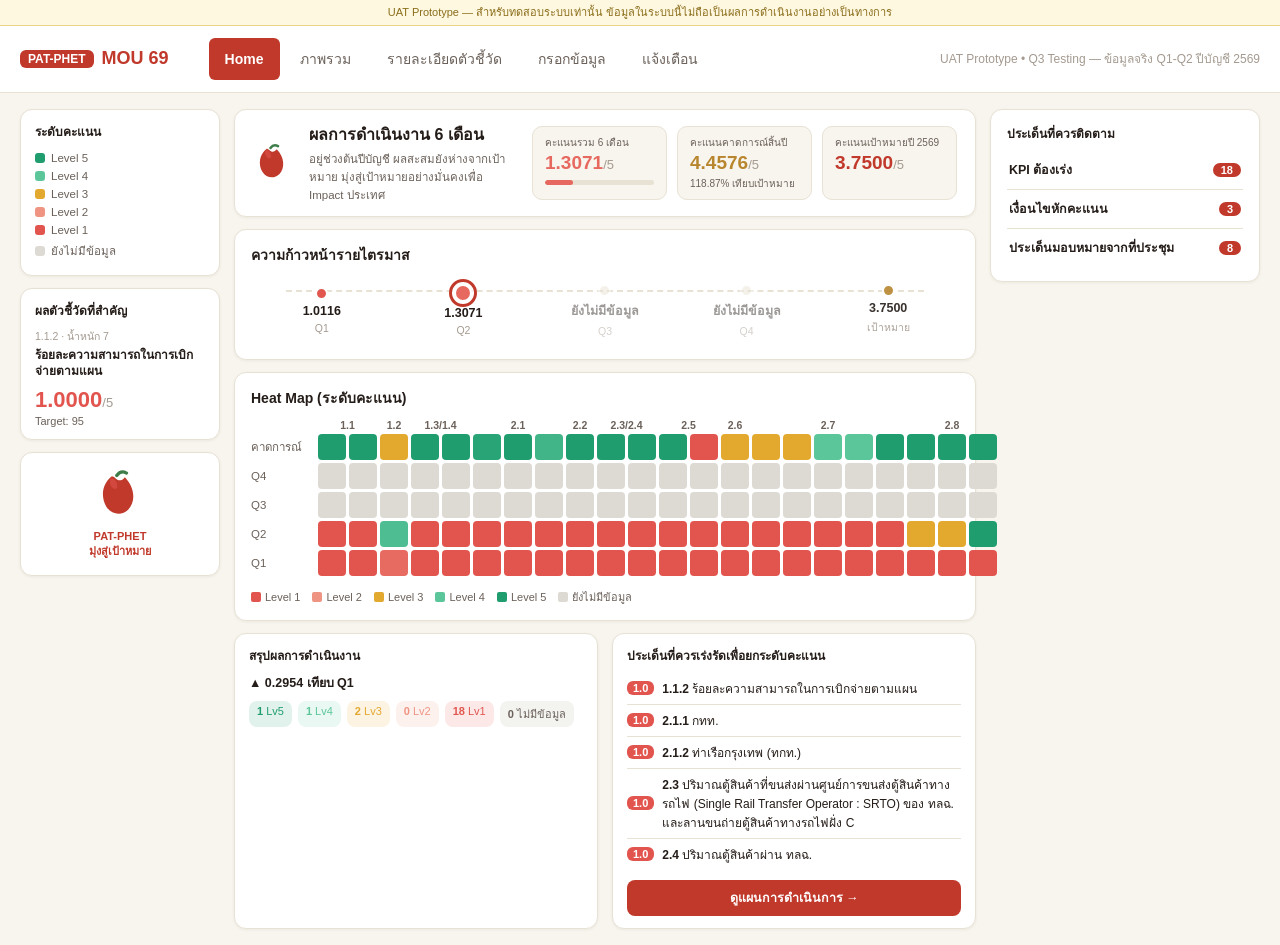
==== index.html @ 3217a6c9 "PAT-PHET MOU69: Q3 UAT functional prototype Entry + Alerts UAT build — Home, Overview, Detail, Entry" ====
<!DOCTYPE html>
<html lang="th">
<head>
<meta charset="UTF-8">
<meta name="viewport" content="width=device-width, initial-scale=1.0">
<title>PAT-PHET | MOU 69 Dashboard — UAT Prototype</title>
<style>
  :root{
    --bg:#f8f5ee; --card:#ffffff; --border:#e8e2d5; --text:#241c18; --text2:#6b615a; --text3:#a49a90;
    --brand:#c0392b; --brand-dark:#8f241d; --gold:#b8862f;
    --lv1:#e2554f; --lv2:#ef9483; --lv3:#e3a82e; --lv4:#5bc69a; --lv5:#1f9d6f; --lv-none:#dcdad3;
    --radius:8px; --shadow:0 1px 3px rgba(36,28,24,0.06);
  }
  *{box-sizing:border-box}
  body{font-family:'Sarabun','IBM Plex Sans Thai',sans-serif;background:var(--bg);color:var(--text);margin:0;font-size:14px}
  header{background:var(--card);border-bottom:1px solid var(--border);padding:12px 20px;display:flex;align-items:center;gap:16px;position:sticky;top:0;z-index:10}
  .logo{display:flex;align-items:center;gap:8px;font-weight:800;color:var(--brand);font-size:18px}
  .logo .badge{background:var(--brand);color:#fff;border-radius:6px;padding:2px 8px;font-size:12px}
  .tabs{display:flex;gap:4px;margin-left:24px}
  .tab-btn{border:none;background:transparent;padding:10px 16px;border-radius:6px;cursor:pointer;font-size:14px;color:var(--text2);font-family:inherit}
  .tab-btn.active{background:var(--brand);color:#fff;font-weight:600}
  .asof{margin-left:auto;color:var(--text3);font-size:12px}
  .uat-banner{background:#fff8e1;border-bottom:1px solid #e8d488;color:#8a6d1a;font-size:11px;text-align:center;padding:4px 12px;line-height:1.5}
  main{max-width:1720px;margin:0 auto;padding:16px 20px}
  .page{display:none}
  .page.active{display:block}
  .card-title{font-weight:700;font-size:14px;margin-bottom:10px;color:var(--text)}

  .score-of{font-size:13px;color:var(--text3);font-weight:400}
  .score-bar{height:5px;background:var(--border);border-radius:3px;margin-top:6px;overflow:hidden}
  .score-bar-fill{height:100%;border-radius:3px}

  /* ── 3-column balanced layout, per Mockup ── */
  .home-grid{display:grid;grid-template-columns:200px 1fr 270px;gap:14px;align-items:start}
  .home-left,.home-center,.home-right{display:flex;flex-direction:column;gap:12px;min-width:0}

  .mini-card{background:var(--card);border:1px solid var(--border);border-radius:12px;padding:12px 14px;box-shadow:var(--shadow)}
  .mini-title{font-weight:700;font-size:12px;margin-bottom:8px;color:var(--text)}

  .legend-row{display:flex;align-items:center;gap:6px;font-size:11.5px;padding:3px 0;color:var(--text2)}
  .legend-row i{width:10px;height:10px;border-radius:3px;display:inline-block;flex:0 0 auto}

  .highlight-id{font-size:10.5px;color:var(--text3)}
  .highlight-label{font-size:12px;font-weight:600;margin:2px 0 8px;line-height:1.35;color:var(--text)}
  .highlight-score{font-size:22px;font-weight:800}
  .highlight-target{font-size:11px;color:var(--text2);margin-top:2px}

  .mascot-card{background:var(--card);border:1px solid var(--border);border-radius:12px;padding:16px 12px;display:flex;flex-direction:column;align-items:center;gap:8px;box-shadow:var(--shadow)}
  .mascot-icon{width:52px;height:52px}
  .mascot-tag{font-size:11px;color:var(--brand);font-weight:700;text-align:center;line-height:1.35}

  .hero-row{display:flex;align-items:center;gap:16px;background:var(--card);border:1px solid var(--border);border-radius:12px;padding:12px 18px;box-shadow:var(--shadow)}
  .hero-mascot{width:40px;height:40px;flex:0 0 auto}
  .hero-text{flex:1;min-width:0}
  .hero-text h1{font-size:16px;margin:0 0 3px;font-weight:800;color:var(--text)}
  .hero-text p{font-size:11.5px;color:var(--text2);margin:0}
  .hero-scores{display:flex;gap:10px;flex:0 0 auto}
  .mini-score-card{background:var(--bg);border:1px solid var(--border);border-radius:10px;padding:8px 12px;min-width:135px}
  .mini-score-label{font-size:10px;color:var(--text2);margin-bottom:2px;white-space:nowrap}
  .mini-score-val{font-size:19px;font-weight:800}
  .mini-score-sub{font-size:10px;color:var(--text2);margin-top:2px}

  .trail-card,.heatmap-card,.issues-card{background:var(--card);border:1px solid var(--border);border-radius:12px;padding:14px 16px;box-shadow:var(--shadow)}
  .trail{display:flex;justify-content:space-between;align-items:center;padding:8px 0;position:relative}
  .trail::before{content:'';position:absolute;left:5%;right:5%;top:14px;border-top:2px dashed var(--border);z-index:0}
  .trail-pt{display:flex;flex-direction:column;align-items:center;gap:4px;cursor:pointer;flex:1;position:relative;z-index:1}
  .trail-pt.empty{opacity:0.45;cursor:default}
  .trail-pt.target{opacity:0.9}
  .trail-dot{width:13px;height:13px;border-radius:50%;border:2px solid var(--card)}
  .trail-pt.active .trail-dot{width:18px;height:18px;outline:3px solid var(--brand);outline-offset:2px}
  .trail-val{font-weight:700;font-size:12.5px}
  .trail-label{font-size:10.5px;color:var(--text3)}

  .heatmap-card.grow{flex:1;display:flex;flex-direction:column}
  .hm-grid{display:grid;gap:3px;align-items:center}
  .hm-colhead{font-size:10.5px;text-align:center;color:var(--text2);font-weight:600}
  .hm-rowhead{font-size:11.5px;color:var(--text2);cursor:pointer;padding-right:6px}
  .hm-rowhead.active{color:var(--brand);font-weight:700}
  .hm-cell{width:100%;height:26px;border-radius:4px;cursor:pointer}
  .hm-cell.dim{opacity:0.15}
  .hm-legend{display:flex;gap:12px;flex-wrap:wrap;margin-top:12px}
  .hm-legend-item{display:flex;align-items:center;gap:4px;font-size:11px;color:var(--text2)}
  .hm-legend-item i{width:10px;height:10px;border-radius:2px;display:inline-block}

  .bottom-row{display:grid;grid-template-columns:1fr 1fr;gap:14px}
  .summary-trend{font-size:12.5px;font-weight:700;margin-bottom:8px;color:var(--text)}
  .summary-dist{display:flex;flex-wrap:wrap;gap:6px}
  .dist-chip{border-radius:8px;padding:4px 8px;font-size:11px}
  .priority-item{display:flex;align-items:center;gap:8px;padding:6px 0;border-bottom:1px solid var(--border);font-size:12px;cursor:pointer}
  .priority-item:last-child{border-bottom:none}
  .priority-lv{color:#fff;border-radius:6px;padding:1px 6px;font-weight:700;font-size:11px;flex:0 0 auto}
  .cta-btn{margin-top:10px;width:100%;background:var(--brand);color:#fff;border:none;border-radius:8px;padding:8px;font-weight:700;cursor:pointer;font-family:inherit;font-size:12.5px}

  .issue-group{border-bottom:1px solid var(--border)}
  .issue-group:last-child{border-bottom:none}
  .issue-group-head{display:flex;justify-content:space-between;align-items:center;padding:9px 2px;cursor:pointer;font-size:12.5px;font-weight:700;color:var(--text)}
  .issue-count{background:var(--brand);color:#fff;border-radius:10px;padding:1px 8px;font-size:11px;min-width:20px;text-align:center}
  .issue-group-body{padding-bottom:8px}
  .issue-item{font-size:11.5px;padding:6px 2px;border-top:1px solid var(--border);line-height:1.5;cursor:pointer}
  .issue-status{color:var(--text3);font-size:10.5px;margin-top:2px}
  .empty-note{color:var(--text3);font-size:12px;padding:8px 2px}

  .hm-filterbar{display:flex;align-items:center;gap:8px;background:#fff4e8;border:1px solid #e8c99a;border-radius:6px;padding:8px 12px;margin-bottom:14px;font-size:12px}
  .chip{background:var(--brand);color:#fff;border-radius:12px;padding:2px 10px;font-size:11px;border:1px solid transparent}
  .clear-btn{margin-left:auto;border:1px solid var(--border);background:#fff;border-radius:6px;padding:4px 10px;cursor:pointer;font-size:12px;font-family:inherit}

  .table-wrap{overflow-x:auto;background:var(--card);border:1px solid var(--border);border-radius:var(--radius)}
  .ov-table{width:100%;border-collapse:collapse;font-size:12.5px;min-width:900px}
  .ov-table th{text-align:left;padding:10px;background:var(--bg);border-bottom:2px solid var(--border);white-space:nowrap}
  .ov-table td{padding:8px 10px;border-bottom:1px solid var(--border)}
  .ov-label{max-width:260px}
  .lv-badge{color:#fff;border-radius:10px;padding:2px 8px;font-weight:700;font-size:11.5px}

  .stub-note{background:#fff4e8;border:1px dashed #e8c99a;border-radius:8px;padding:24px;text-align:center;color:var(--text2)}

  #quickDetailOverlay{display:none;position:fixed;inset:0;background:rgba(36,28,24,0.45);z-index:100;align-items:center;justify-content:center}
  #quickDetailOverlay.open{display:flex}
  .qd-modal{background:#fff;border-radius:var(--radius);width:360px;max-width:90vw;box-shadow:0 8px 30px rgba(0,0,0,0.2)}
  .qd-head{display:flex;justify-content:space-between;align-items:center;padding:14px 16px;border-bottom:1px solid var(--border);font-size:14px}
  .qd-close{border:none;background:none;font-size:20px;cursor:pointer;color:var(--text2);line-height:1}
  .qd-body{padding:14px 16px}
  .qd-row{display:flex;justify-content:space-between;padding:6px 0;font-size:13px;border-bottom:1px solid var(--border)}
  .qd-warn{background:#fff4e8;border:1px solid #e8c99a;border-radius:6px;padding:8px;margin-top:10px;font-size:12px;color:#8a5a1a}

  /* ══════════════ OVERVIEW PAGE (ภาพรวมตัวชี้วัดทั้งหมด) — new, per RDE Mockup ══════════════ */
  .ovp-header{display:flex;align-items:center;gap:14px;margin-bottom:14px}
  .ovp-mascot{width:54px;height:54px;flex:0 0 auto}
  .ovp-mascot img{width:100%;height:100%;object-fit:contain}
  .ovp-title-wrap{flex:1;min-width:0}
  .ovp-title{font-size:22px;font-weight:800;color:var(--brand)}
  .ovp-subtitle{font-size:12.5px;color:var(--text2);margin-top:2px}
  .ovp-search{position:relative;flex:0 0 260px}
  .ovp-search input{width:100%;padding:9px 12px 9px 32px;border:1px solid var(--border);border-radius:8px;font-family:inherit;font-size:13px;background:#fff}
  .ovp-search::before{content:'🔍';position:absolute;left:10px;top:50%;transform:translateY(-50%);font-size:12px;opacity:0.5}

  .ovp-quickchips{display:flex;flex-wrap:wrap;align-items:center;gap:8px;margin-bottom:12px}
  .ovp-chip{border:1.5px solid var(--border);background:#fff;border-radius:20px;padding:7px 16px;font-family:inherit;font-size:12.5px;font-weight:600;cursor:pointer;display:flex;align-items:center;gap:8px;color:var(--text2)}
  .ovp-chip b{font-size:13px;font-weight:800}
  .ovp-chip.active{border-color:var(--text);color:var(--text);background:#f2efe8}
  .ovp-chip.lv1 b{color:#8B0000}.ovp-chip.lv2 b{color:#c96a1f}.ovp-chip.lv3 b{color:#a5860a}.ovp-chip.lv45 b{color:#1f9d6f}
  .ovp-clearbtn{margin-left:auto;border:1px solid var(--border);background:#fff;border-radius:8px;padding:8px 14px;cursor:pointer;font-size:12.5px;font-family:inherit;color:var(--text2)}
  .ovp-clearbtn:hover{background:#f2efe8}

  .ovp-filterbar{display:grid;grid-template-columns:repeat(4,1fr);gap:10px;margin-bottom:14px}
  .ovp-filterbar label{display:flex;flex-direction:column;gap:4px;font-size:11px;color:var(--text2);font-weight:600}
  .ovp-filterbar select{padding:8px 10px;border:1px solid var(--border);border-radius:8px;font-family:inherit;font-size:12.5px;background:#fff;color:var(--text)}

  .ovp-table-wrap{overflow-x:auto;background:var(--card);border:1px solid var(--border);border-radius:12px;box-shadow:var(--shadow)}
  .ovp-table{width:100%;border-collapse:collapse;font-size:12.5px;min-width:1280px}
  .ovp-table thead th{text-align:left;padding:10px 10px;background:#f2efe8;border-bottom:2px solid var(--border);white-space:nowrap;font-size:11px;color:var(--text2);font-weight:700}
  .ovp-table tbody td{padding:9px 10px;border-bottom:1px solid var(--border);vertical-align:middle}
  .ovp-row-main{background:#fff}
  .ovp-row-sub td:first-child{padding-left:0}
  .ovp-row-sub{background:#fbfaf7}
  .ovp-row-hidden{display:none}
  .ovp-id-cell{display:flex;align-items:center;gap:6px;white-space:nowrap}
  .ovp-caret{width:16px;height:16px;border:none;background:none;cursor:pointer;font-size:10px;color:var(--text2);flex:0 0 auto;display:flex;align-items:center;justify-content:center;transition:transform 0.15s}
  .ovp-caret.open{transform:rotate(90deg)}
  .ovp-caret.spacer{visibility:hidden}
  .ovp-indent{display:inline-block;width:14px}
  .ovp-name-cell{max-width:280px}
  .ovp-badge{color:#fff;border-radius:10px;padding:2px 9px;font-weight:700;font-size:11.5px;display:inline-block;min-width:44px;text-align:center}
  .ovp-badge.empty{background:var(--lv-none);color:#6b615a}
  .ovp-status-txt{font-size:11.5px;color:var(--text2);max-width:220px;display:block}
  .ovp-owner-txt{font-size:11.5px;color:var(--text);max-width:180px}
  .ovp-alert-flag{color:var(--brand);font-weight:700;cursor:pointer}
  .ovp-alert-none{color:var(--text3)}
  .ovp-detail-btn{border:1px solid var(--border);background:#fff;border-radius:6px;padding:4px 10px;font-size:11px;cursor:pointer;font-family:inherit;color:var(--text2)}
  .ovp-detail-btn:hover{background:#f2efe8}
  .ovp-empty-cell{color:var(--text3)}
  .ovp-cell-na{color:var(--text3);font-style:italic;cursor:help}
  .ovp-cell-missing{color:var(--text3);cursor:help}

  /* ══════════════ DETAIL PAGE (รายละเอียดตัวชี้วัด) — KPI 2.4 pilot, per RDE Master Mockup ══════════════ */
  .dtl-shell{display:grid;grid-template-columns:240px 1fr 220px;gap:14px;align-items:start}
  .dtl-sidebar{background:var(--card);border:1px solid var(--border);border-radius:12px;padding:10px;box-shadow:var(--shadow)}
  .dtl-sec-title{font-weight:700;font-size:12px;padding:8px 6px;cursor:pointer;color:var(--text)}
  .dtl-sec-body{padding-left:2px}
  .dtl-node{padding:5px 6px;font-size:12px;cursor:pointer;border-radius:6px;display:flex;align-items:center;gap:6px;color:var(--text2)}
  .dtl-node:hover{background:#f2efe8}
  .dtl-node.active{background:var(--brand);color:#fff;font-weight:700}
  .dtl-node-label{flex:1;overflow:hidden;text-overflow:ellipsis;white-space:nowrap}
  .dtl-score-chip{font-size:10px;border-radius:8px;padding:1px 6px;color:#fff;flex:0 0 auto}
  .dtl-caret{width:12px;display:inline-block;font-size:9px;flex:0 0 auto}

  .dtl-main{display:flex;flex-direction:column;gap:14px;min-width:0}
  .dtl-header-card{background:var(--card);border:1px solid var(--border);border-radius:12px;padding:14px 16px;box-shadow:var(--shadow)}
  .dtl-breadcrumb{font-size:11.5px;color:var(--text3);margin-bottom:6px}
  .dtl-h1{font-size:18px;font-weight:800;color:var(--text)}
  .dtl-id-badge{color:var(--brand);margin-right:6px}
  .dtl-meta-grid{display:grid;grid-template-columns:repeat(4,1fr);gap:10px;margin-top:12px}
  .dtl-meta-item{font-size:11px;color:var(--text2)}
  .dtl-meta-item b{display:block;font-size:12.5px;color:var(--text);font-weight:700;margin-top:2px}
  .dtl-quarter-tabs{display:flex;gap:6px;margin-top:10px;flex-wrap:wrap}
  .dtl-qbtn{border:1px solid var(--border);background:#fff;border-radius:6px;padding:5px 12px;font-size:12px;cursor:pointer;font-family:inherit;color:var(--text2)}
  .dtl-qbtn.active{background:var(--brand);color:#fff;border-color:var(--brand)}
  .dtl-qbtn.disabled{opacity:0.45;cursor:not-allowed}

  .dtl-cards{display:grid;grid-template-columns:repeat(4,1fr);gap:12px}
  .dtl-card{border-radius:12px;padding:14px;box-shadow:var(--shadow)}
  .dtl-card-label{font-size:11.5px;font-weight:700;margin-bottom:6px}
  .dtl-card-val{font-size:20px;font-weight:800}
  .dtl-card-sub{font-size:10.5px;margin-top:4px;opacity:0.85}
  .dtl-card.c-actual{background:#fff8e1;border:1px solid #f0d98a}
  .dtl-card.c-score{background:#fdecec;border:1px solid #f0b3b3}
  .dtl-card.c-fcresult{background:#eaf1fb;border:1px solid #b9cdec}
  .dtl-card.c-fcscore{background:#eafaf1;border:1px solid #a9e0c0}

  .dtl-section-card{background:var(--card);border:1px solid var(--border);border-radius:12px;padding:14px 16px;box-shadow:var(--shadow)}
  .dtl-monthly-row{display:flex;align-items:center;gap:10px;padding:4px 0;font-size:11.5px}
  .dtl-monthly-label{width:52px;color:var(--text2);flex:0 0 auto}
  .dtl-monthly-bar-wrap{flex:1;background:var(--bg);border-radius:4px;overflow:hidden;height:14px}
  .dtl-monthly-bar{height:100%;background:var(--brand)}
  .dtl-monthly-val{width:70px;text-align:right;font-weight:600;flex:0 0 auto}
  .dtl-cumulative-note{margin-top:10px;font-size:11.5px;color:var(--text2);border-top:1px dashed var(--border);padding-top:8px}

  .dtl-qtable{width:100%;border-collapse:collapse;font-size:12px;margin-top:8px}
  .dtl-qtable th{text-align:left;padding:6px 8px;background:var(--bg);border-bottom:2px solid var(--border);font-size:10.5px;color:var(--text2)}
  .dtl-qtable td{padding:6px 8px;border-bottom:1px solid var(--border)}
  .dtl-forecast-row{margin-top:10px;display:flex;gap:16px;flex-wrap:wrap;align-items:center;font-size:12px;background:var(--bg);border-radius:8px;padding:8px 12px}

  .dtl-support-grid{display:grid;grid-template-columns:1fr 1fr;gap:14px}
  .dtl-support-item{margin-bottom:4px}
  .dtl-support-label{font-size:11px;font-weight:700;color:var(--text2);margin-bottom:3px}
  .dtl-support-val{font-size:12px;color:var(--text)}
  .dtl-support-val.empty{color:var(--text3);font-style:italic}
  .dtl-criteria-table{width:100%;border-collapse:collapse;font-size:11.5px;margin-top:4px}
  .dtl-criteria-table td,.dtl-criteria-table th{padding:4px 6px;border-bottom:1px solid var(--border);text-align:center}

  .dtl-page-title{font-size:20px;font-weight:800;color:var(--brand);margin-bottom:2px}

  .dtl-progress-labels{display:flex;justify-content:space-between;font-size:10.5px;color:var(--text2);margin-bottom:4px}
  .dtl-progress-track{height:20px;background:var(--bg);border:1px solid var(--border);border-radius:10px;overflow:hidden;position:relative}
  .dtl-progress-fill{height:100%;background:var(--brand);border-radius:10px 0 0 10px;transition:width 0.3s}
  .dtl-progress-stats{display:flex;gap:24px;margin-top:10px;flex-wrap:wrap}
  .dtl-progress-stat{font-size:11.5px;color:var(--text2)}
  .dtl-progress-stat b{display:block;font-size:16px;color:var(--text);font-weight:800}
  .dtl-monthly-mini{margin-top:12px;padding-top:10px;border-top:1px dashed var(--border)}
  .dtl-monthly-mini-title{font-size:10.5px;color:var(--text3);margin-bottom:4px}
  .dtl-monthly-mini-row{display:flex;flex-wrap:wrap;gap:10px;font-size:11px;color:var(--text2)}
  .dtl-monthly-mini-row span b{color:var(--text);font-weight:700}

  .dtl-owners{display:flex;flex-direction:column;gap:12px}
  .dtl-owner-card{background:var(--card);border:1px solid var(--border);border-radius:12px;padding:12px;box-shadow:var(--shadow);display:flex;gap:10px;align-items:flex-start}
  .dtl-owner-role{font-size:10.5px;color:var(--text2);font-weight:700;margin-bottom:6px}
  .dtl-owner-name{font-size:12px;color:var(--text);padding:2px 0}
  .dtl-owner-card.primary{border-color:var(--brand);background:#fdf3f1}
  .dtl-owner-card.primary .dtl-owner-role{color:var(--brand);font-size:11.5px}
  .dtl-owner-card.primary .dtl-owner-name{font-size:13.5px;font-weight:700}
  .dtl-owner-card.secondary .dtl-owner-name{font-weight:600}
  .dtl-owner-card.compact{padding:10px}
  .dtl-owner-card.compact .dtl-owner-name{font-size:11.5px;padding:1px 0}
  .dtl-avatar{width:34px;height:34px;border-radius:50%;background:var(--border);color:var(--text2);display:flex;align-items:center;justify-content:center;font-size:13px;font-weight:700;flex:0 0 auto}
  .dtl-owner-card.primary .dtl-avatar{width:42px;height:42px;background:var(--brand);color:#fff}
  .dtl-owner-body{flex:1;min-width:0}

  /* ══════════════ ENTRY (กรอกข้อมูล) — Q3 UAT, per MODIFICATION BRIEF ══════════════ */
  .entry-header-card{background:var(--card);border:1px solid var(--border);border-radius:12px;padding:14px 16px;box-shadow:var(--shadow);margin-bottom:14px}
  .entry-header-row{display:flex;align-items:center;justify-content:space-between;gap:14px;flex-wrap:wrap}
  .entry-header-sub{font-size:12px;color:var(--text2);margin-top:2px}
  .entry-header-right{display:flex;align-items:center;gap:12px}
  .entry-progress-badge{background:var(--bg);border:1px solid var(--border);border-radius:10px;padding:6px 12px;font-weight:800;font-size:15px;color:var(--brand);white-space:nowrap}
  .entry-progress-badge span{display:block;font-size:9.5px;font-weight:600;color:var(--text2)}
  .entry-role-toggle{display:flex;border:1px solid var(--border);border-radius:8px;overflow:hidden}
  .entry-role-toggle button{border:none;background:#fff;padding:7px 12px;font-size:12px;cursor:pointer;font-family:inherit;color:var(--text2)}
  .entry-role-toggle button.active{background:var(--brand);color:#fff;font-weight:700}
  .entry-subnav{display:flex;gap:6px;margin-top:12px;padding-top:12px;border-top:1px solid var(--border);flex-wrap:wrap}
  .entry-subnav button{border:1px solid var(--border);background:#fff;border-radius:8px;padding:7px 14px;font-size:12.5px;cursor:pointer;font-family:inherit;color:var(--text2)}
  .entry-subnav button.active{background:#fdecec;border-color:var(--brand);color:var(--brand);font-weight:700}
  .entry-reset-btn{margin-left:auto;color:var(--brand)!important}

  .entry-shell{display:grid;grid-template-columns:230px 1fr 300px;gap:14px;align-items:start}
  .entry-kpilist{display:flex;flex-direction:column;gap:6px;background:var(--card);border:1px solid var(--border);border-radius:12px;padding:10px;box-shadow:var(--shadow)}
  .entry-kpi-item{display:flex;align-items:flex-start;gap:8px;padding:9px 8px;border-radius:8px;cursor:pointer}
  .entry-kpi-item:hover{background:#f2efe8}
  .entry-kpi-item.active{background:var(--brand);color:#fff}
  .entry-kpi-item.active .entry-kpi-item-label,.entry-kpi-item.active .entry-kpi-item-id{color:#fff}
  .entry-kpi-item-id{font-size:11px;font-weight:700;color:var(--text2)}
  .entry-kpi-item-label{font-size:12px;color:var(--text);line-height:1.3;margin-top:1px}
  .entry-status-icon{flex:0 0 auto;width:18px;height:18px;border-radius:50%;display:flex;align-items:center;justify-content:center;font-size:12px;font-weight:800;border:1.5px solid var(--border);color:var(--text2)}
  .entry-status-icon.st-not_started{color:var(--text3);border-color:var(--border)}
  .entry-status-icon.st-pending{color:#b8862f;border-color:#e8c99a;background:#fff4e8}
  .entry-status-icon.st-confirmed{color:#fff;background:var(--lv5);border-color:var(--lv5)}
  .entry-status-icon.st-needs_review{color:#fff;background:var(--brand);border-color:var(--brand)}
  .entry-legend{margin-top:10px;padding:10px;background:var(--card);border:1px solid var(--border);border-radius:12px;display:flex;flex-direction:column;gap:6px;font-size:11px;color:var(--text2)}
  .entry-legend div{display:flex;align-items:center;gap:6px}

  .entry-center{display:flex;flex-direction:column;gap:12px;min-width:0}
  .entry-type-chip{font-size:10.5px;font-weight:700;background:#eaf1fb;color:#2a5ca8;border-radius:8px;padding:2px 8px;margin-left:6px;vertical-align:middle}
  .entry-type-chip.plan{background:#eafaf1;color:#1f7d51}
  .entry-meta-line{font-size:11.5px;color:var(--text2);margin-bottom:8px}
  .entry-todo-note{background:#fff4e8;border:1px dashed #e8c99a;border-radius:8px;padding:8px 10px;font-size:11.5px;color:#8a5a1a;margin-bottom:10px}

  .entry-field-row{display:flex;align-items:center;gap:10px;padding:6px 0}
  .entry-field-row.col{flex-direction:column;align-items:stretch;gap:5px}
  .entry-field-row label{font-size:12px;color:var(--text2);font-weight:600;flex:0 0 180px}
  .entry-field-row.col label{flex:none}
  .entry-input{font-family:inherit;font-size:13px;padding:8px 10px;border:1px solid var(--border);border-radius:8px;background:#fff;color:var(--text);flex:1;min-width:0}
  .entry-input:disabled{background:var(--bg);color:var(--text3)}
  textarea.entry-input{resize:vertical}

  .entry-btn-row{display:flex;gap:8px;margin-top:12px;flex-wrap:wrap}
  .entry-btn{font-family:inherit;font-size:12.5px;font-weight:700;border-radius:8px;padding:9px 16px;cursor:pointer;border:1px solid transparent}
  .entry-btn.primary{background:var(--brand);color:#fff}
  .entry-btn.secondary{background:var(--bg);border-color:var(--border);color:var(--text)}
  .entry-btn.ghost{background:#fff;border-color:var(--border);color:var(--text2)}
  .entry-btn.small{padding:6px 10px;font-size:11.5px}
  .entry-btn:disabled{opacity:0.4;cursor:not-allowed}

  .entry-validate-box{margin-top:10px;border-radius:8px;padding:9px 12px;font-size:12px;line-height:1.6}
  .entry-validate-box.ok{background:#eafaf1;color:#1f7d51;border:1px solid #a9e0c0}
  .entry-validate-box.bad{background:#fdecec;color:#a5322b;border:1px solid #f0b3b3}
  .entry-validate-box.warn{background:#fff4e8;color:#8a5a1a;border:1px solid #e8c99a}

  .entry-parent-banner{display:flex;align-items:center;justify-content:space-between;background:var(--card);border:1px solid var(--border);border-radius:12px;padding:12px 16px;box-shadow:var(--shadow);font-size:13px;font-weight:600}
  .entry-parent-score{font-size:20px;font-weight:800}

  .entry-project-pills{display:flex;flex-wrap:wrap;gap:6px;margin-top:4px}
  .entry-project-pill{display:flex;align-items:center;gap:5px;border:1px solid var(--border);background:#fff;border-radius:20px;padding:5px 12px;font-size:11.5px;cursor:pointer;font-family:inherit;color:var(--text2)}
  .entry-project-pill.active{border-color:var(--brand);color:var(--brand);background:#fdf3f1;font-weight:700}

  .entry-suggest-box{background:#f5f9ff;border:1px solid #cfe0f5;border-radius:8px;padding:9px 12px;font-size:11.5px;color:#2a5ca8;margin-top:8px}
  .entry-suggest-title{font-weight:700;margin-bottom:4px}
  .entry-suggest-row{padding:2px 0}
  .entry-suggest-snip{color:var(--text2);font-style:italic}

  .entry-evidence-chip{display:flex;align-items:center;gap:8px;background:var(--bg);border:1px solid var(--border);border-radius:8px;padding:6px 10px;font-size:11.5px;margin-bottom:6px}
  .entry-evidence-chip a{color:var(--brand);text-decoration:none;font-weight:600}
  .entry-evidence-type{color:var(--text3);font-size:10.5px}
  .entry-evidence-del{margin-left:auto;border:none;background:none;color:var(--text3);cursor:pointer;font-size:14px}
  .entry-evidence-form{display:grid;grid-template-columns:1fr 1.3fr 130px auto;gap:6px;margin-top:4px}
  .entry-empty-note{color:var(--text3);font-size:11.5px;font-style:italic;padding:4px 0}

  .entry-plan-status{margin-top:10px;font-size:12px;color:var(--text2)}
  .entry-preview-row{display:flex;justify-content:space-between;align-items:center;padding:5px 0;font-size:12px;color:var(--text2);border-bottom:1px dashed var(--border)}
  .entry-preview-row:last-child{border-bottom:none}
  .entry-preview-row b{color:var(--text);font-size:13px}
  .entry-criteria-note{margin-top:8px;font-size:11px;color:#8a5a1a;background:#fff4e8;border-radius:6px;padding:6px 8px}
  .entry-mgmt-badge{margin-top:10px;border-radius:8px;padding:7px 10px;font-size:11.5px;font-weight:700;text-align:center}
  .entry-mgmt-badge.tone-ok{background:#eafaf1;color:#1f7d51}
  .entry-mgmt-badge.tone-watch{background:#fff4e8;color:#8a5a1a}
  .entry-mgmt-badge.tone-risk{background:#fdecec;color:#a5322b}
  .entry-mgmt-badge.tone-muted{background:var(--bg);color:var(--text2)}
  .entry-note-small{font-size:10.5px;color:var(--text3);margin-top:8px;line-height:1.5}

  .entry-pending-card{border-left:3px solid #b8862f}
  .entry-pending-grid{display:grid;grid-template-columns:1fr 1fr;gap:10px;margin-top:8px}
  .entry-crit-grid{display:grid;grid-template-columns:repeat(5,1fr);gap:8px}

  .entry-toast{display:none;position:fixed;bottom:20px;left:50%;transform:translateX(-50%);background:var(--text);color:#fff;padding:10px 18px;border-radius:8px;font-size:12.5px;box-shadow:0 4px 16px rgba(0,0,0,0.2);z-index:200}
  @media (max-width:1100px){ .entry-shell{grid-template-columns:1fr} }

  /* ── Annual Framework panel (brief v1.2 §B1/§B3) ── */
  .entry-framework-card{border-left:3px solid var(--gold)}
  .entry-framework-amount{font-size:26px;font-weight:800;color:var(--brand)}
  .entry-framework-amount span{font-size:13px;font-weight:600;color:var(--text2);margin-left:4px}
  .entry-framework-meta{font-size:11.5px;color:var(--text2);margin-top:2px}
  .entry-framework-source{font-size:11px;color:var(--text3);margin-top:4px;font-style:italic}
  .entry-framework-history{margin-top:12px;font-size:12px;color:var(--text2)}
  .entry-framework-history summary{cursor:pointer;font-weight:700;color:var(--text)}
  .entry-revision-form{margin-top:10px;padding:12px;background:var(--bg);border:1px dashed var(--border);border-radius:8px}

  /* ── Raw monthly table (KPI 1.1, brief §B5) ── */
  .entry-raw-table{width:100%;border-collapse:collapse;font-size:12.5px;margin-top:8px}
  .entry-raw-table th{text-align:left;padding:6px 8px;background:var(--bg);border-bottom:2px solid var(--border);font-size:10.5px;color:var(--text2)}
  .entry-raw-table td{padding:5px 8px;border-bottom:1px solid var(--border)}
  .entry-raw-table input{width:100%}

  /* ── Action Plan Timeline (brief §C1/§C2) ── */
  .entry-actionplan-card{border-left:3px solid #2a5ca8}
  .entry-timeline{display:flex;flex-direction:column;gap:8px;margin-top:8px}
  .entry-timeline.compact{gap:4px}
  .entry-timeline-row{display:grid;grid-template-columns:44px 90px 1fr;gap:10px;align-items:center;font-size:12px}
  .entry-timeline-pct{font-weight:700;color:var(--brand);text-align:right}
  .entry-timeline-bar-wrap{height:10px;background:var(--bg);border-radius:5px;overflow:hidden}
  .entry-timeline-bar{height:100%;background:#2a5ca8}
  .entry-timeline-label{color:var(--text)}
  .entry-unspecified{color:var(--text3);font-style:italic;font-size:10.5px}

  /* ── Issues (ปัญหา/อุปสรรค) ── */
  .entry-issue-block{margin-top:6px;padding-top:8px;border-top:1px dashed var(--border)}

  /* ── Action Plan annual compact strip (12 months, expand-on-click) ── */
  .entry-plan-strip{display:flex;flex-direction:column;gap:4px;margin-top:8px}
  .entry-plan-qgroup{border:1px solid var(--border);border-radius:8px;overflow:hidden;background:#fff}
  .entry-plan-qgroup.open{border-color:#2a5ca8}
  .entry-plan-qhead{width:100%;display:flex;align-items:center;gap:10px;padding:8px 10px;border:none;background:none;cursor:pointer;font-family:inherit;text-align:left}
  .entry-plan-qhead:hover{background:var(--bg)}
  .entry-plan-qlabel{font-weight:700;font-size:12px;color:var(--text);flex:0 0 auto;width:64px}
  .entry-plan-qmonths{flex:1;display:flex;gap:6px;flex-wrap:wrap}
  .entry-plan-mchip{font-size:10.5px;color:var(--text3);background:var(--bg);border-radius:10px;padding:2px 8px}
  .entry-plan-mchip.has-data{color:#2a5ca8;background:#eaf1fb;font-weight:600}
  .entry-plan-mchip.revised{color:#8a5a1a;background:#fff4e8}
  .entry-plan-qcaret{font-size:10px;color:var(--text3);flex:0 0 auto}
  .entry-plan-qbody{display:grid;grid-template-columns:repeat(3,1fr);gap:8px;padding:0 10px 10px}
  .entry-plan-monthcard{background:var(--bg);border-radius:8px;padding:8px 10px;font-size:11.5px}
  .entry-plan-monthcard.revised{background:#fff4e8}
  .entry-plan-monthcard.empty{opacity:0.7}
  .entry-plan-monthname{font-weight:700;color:var(--text);margin-bottom:4px}
  .entry-plan-monthrow{display:flex;justify-content:space-between;gap:8px;padding:2px 0;color:var(--text2)}
  .entry-plan-monthrow b{color:var(--text);text-align:right}
  .entry-plan-monthnote{margin-top:4px;font-size:10px;color:var(--text3);font-style:italic}
  .entry-plan-thismonth{display:flex;gap:20px;flex-wrap:wrap;background:#eaf1fb;border-radius:8px;padding:8px 12px;margin:8px 0;font-size:11.5px}
  .entry-plan-thismonth.empty{background:var(--bg)}
  .entry-plan-thismonth > div{display:flex;flex-direction:column;gap:2px}
  .entry-plan-thismonth span{color:var(--text2);font-size:10.5px}
  .entry-plan-thismonth b{color:#2a5ca8}
  @media (max-width:900px){ .entry-plan-qbody{grid-template-columns:1fr} }

  /* ══════════════ ALERTS (แจ้งเตือน) — Q3 management risk, per ALERTS PROTOTYPE V1 ══════════════ */
  .alert-header-card{background:var(--card);border:1px solid var(--border);border-radius:12px;padding:14px 16px;box-shadow:var(--shadow);margin-bottom:14px}
  .alert-summary-row{display:flex;gap:10px;margin-top:12px;flex-wrap:wrap}
  .alert-summary-card{flex:1;min-width:140px;border:1.5px solid var(--border);background:#fff;border-radius:10px;padding:10px 14px;cursor:pointer;font-family:inherit;text-align:left}
  .alert-summary-card.tone-red{border-color:#f0b3b3}
  .alert-summary-card.tone-orange{border-color:#eec9a0}
  .alert-summary-card.tone-yellow{border-color:#e8d488}
  .alert-summary-card.active{box-shadow:0 0 0 2px rgba(0,0,0,0.06) inset}
  .alert-summary-card.tone-red .alert-summary-count{color:#c0392b}
  .alert-summary-card.tone-orange .alert-summary-count{color:#b5651d}
  .alert-summary-card.tone-yellow .alert-summary-count{color:#8a6d1a}
  .alert-summary-count{font-size:22px;font-weight:800}
  .alert-summary-label{font-size:11.5px;color:var(--text2);font-weight:600;margin-top:2px}
  .alert-subtle{font-size:11px;color:var(--text3);margin-top:10px}
  .alert-filterbar{display:flex;align-items:center;gap:6px;margin-top:10px;flex-wrap:wrap}
  .entry-subnav-btn{border:1px solid var(--border);background:#fff;border-radius:8px;padding:6px 12px;font-size:12px;cursor:pointer;font-family:inherit;color:var(--text2)}
  .entry-subnav-btn.active{background:#fdecec;border-color:var(--brand);color:var(--brand);font-weight:700}
  .alert-filter-sep{width:1px;height:18px;background:var(--border);margin:0 4px}

  .alert-empty-card{background:var(--card);border:1px dashed var(--border);border-radius:12px;padding:36px 20px;text-align:center}
  .alert-empty-title{font-weight:700;font-size:14px;color:var(--text);margin-bottom:6px}
  .alert-empty-body{font-size:12.5px;color:var(--text2);margin-bottom:16px;line-height:1.6}

  .alert-grid{display:grid;grid-template-columns:repeat(auto-fill,minmax(340px,1fr));gap:14px;align-items:start}
  .alert-card{background:var(--card);border:1px solid var(--border);border-left:4px solid var(--border);border-radius:12px;padding:14px 16px;box-shadow:var(--shadow)}
  .alert-card.tone-red{border-left-color:#c0392b}
  .alert-card.tone-orange{border-left-color:#d9822b}
  .alert-card.tone-yellow{border-left-color:#e3a82e}
  .alert-card-head{display:flex;align-items:center;justify-content:space-between;margin-bottom:8px}
  .alert-level-badge{font-size:11px;font-weight:700;border-radius:10px;padding:3px 10px}
  .alert-level-badge.tone-red{background:#fdecec;color:#c0392b}
  .alert-level-badge.tone-orange{background:#fdf1e6;color:#b5651d}
  .alert-level-badge.tone-yellow{background:#fff8e1;color:#8a6d1a}
  .alert-confidence{font-size:10.5px;color:var(--text3);font-style:italic}
  .alert-card-title{font-size:13px;color:var(--text);margin-bottom:8px;line-height:1.4}
  .alert-metric-block{background:var(--bg);border-radius:8px;padding:8px 12px;margin-bottom:10px}
  .alert-metric-row{display:flex;justify-content:space-between;padding:3px 0;font-size:12px;color:var(--text2)}
  .alert-metric-row b{color:var(--text)}
  .alert-plan-note{margin-top:6px;padding-top:6px;border-top:1px dashed var(--border);font-size:11px;color:#8a6d1a;font-weight:600}
  .alert-reasons{margin-bottom:8px}
  .alert-reasons-title{font-size:11px;font-weight:700;color:var(--text2);margin-bottom:4px}
  .alert-reason-item{font-size:11.5px;color:var(--text);line-height:1.6}
  .alert-deduction-box{background:#fff4e8;border:1px solid #e8c99a;border-radius:8px;padding:8px 10px;font-size:11.5px;color:#8a5a1a;margin-bottom:8px}
  .alert-deduction-status{margin-top:2px;color:var(--text2)}
  .alert-contacts{margin:8px 0}
  .alert-contact-item{background:var(--bg);border-radius:8px;padding:8px 10px;margin-top:4px}
  .alert-contact-pos{font-size:11.5px;font-weight:700;color:var(--text);margin-bottom:2px}
  .alert-contact-row{font-size:11px;color:var(--text2);padding:1px 0}

  .alert-preview-modal{width:420px;max-width:92vw}
  .alert-preview-field{display:flex;gap:8px;padding:4px 0;font-size:12.5px;color:var(--text2)}
  .alert-preview-field b{color:var(--text)}
  .alert-preview-body{background:var(--bg);border-radius:8px;padding:10px 12px;font-size:12px;color:var(--text);line-height:1.7;margin:8px 0;white-space:pre-line}
</style>
</head>
<body>

<div class="uat-banner">UAT Prototype — สำหรับทดสอบระบบเท่านั้น ข้อมูลในระบบนี้ไม่ถือเป็นผลการดำเนินงานอย่างเป็นทางการ</div>
<header>
  <div class="logo"><span class="badge">PAT-PHET</span> MOU 69</div>
  <nav class="tabs">
    <button class="tab-btn active" onclick="switchTab('home',this)">Home</button>
    <button class="tab-btn" onclick="switchTab('overview',this)">ภาพรวม</button>
    <button class="tab-btn" id="tabBtnDetail" onclick="switchTab('detail',this)">รายละเอียดตัวชี้วัด</button>
    <button class="tab-btn" id="tabBtnEntry" onclick="switchTab('entry',this)">กรอกข้อมูล</button>
    <button class="tab-btn" id="tabBtnAlerts" onclick="switchTab('alerts',this)">แจ้งเตือน</button>
  </nav>
  <div class="asof">UAT Prototype • Q3 Testing — ข้อมูลจริง Q1-Q2 ปีบัญชี 2569</div>
</header>

<main>
  <div id="page-home" class="page active"></div>
  <div id="page-overview" class="page"></div>
  <div id="page-detail" class="page"></div>
  <div id="page-entry" class="page"></div>
  <div id="page-alerts" class="page"></div>
</main>

<div id="quickDetailOverlay" onclick="if(event.target===this) closeQuickDetail()"></div>

<script src="mou_data.js"></script>
<script src="engine.js"></script>
<script src="entry_config.js"></script>
<script src="entry_store.js"></script>
<script src="alert_config.js"></script>
<script src="alert_engine.js"></script>
<script src="app.js"></script>
<script src="entry.js"></script>
<script src="alerts.js"></script>
</body>
</html>
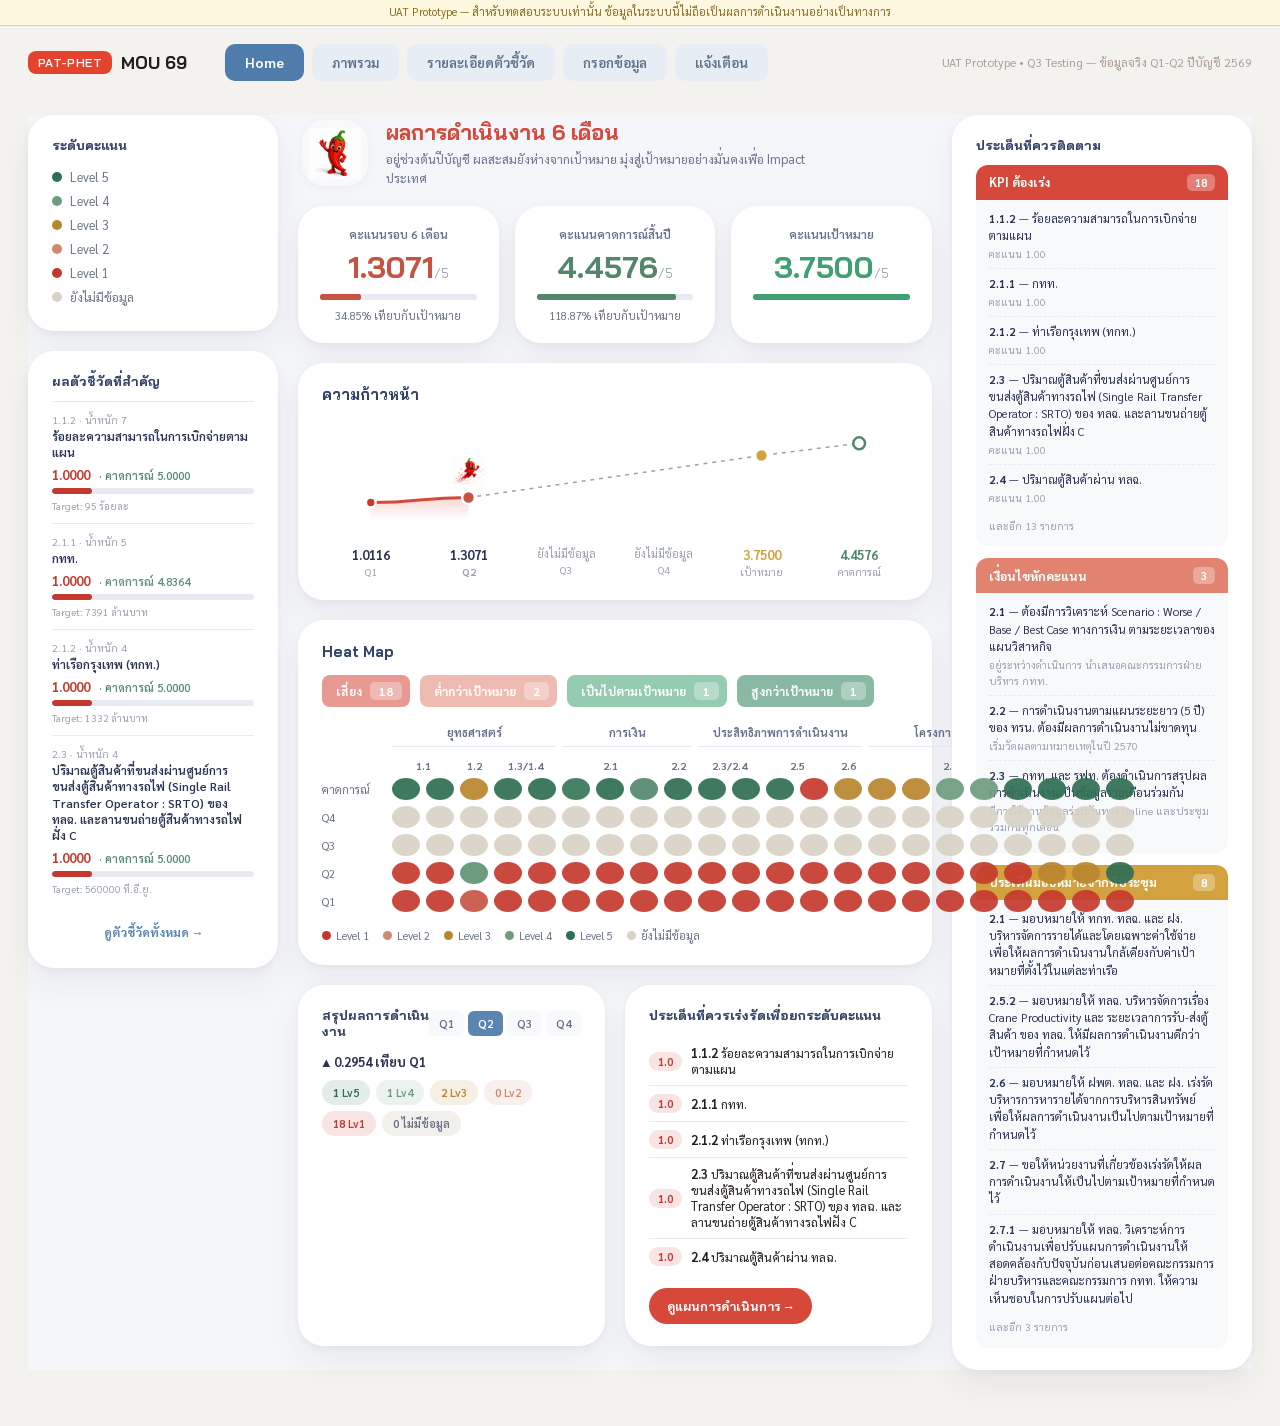
==== commit eabb15f7: "Redesign Home page to match RDE_MOU69 mockup with a soft, muted palette Rebuild the Home tab's visua" ====
--- a/index.html
+++ b/index.html
@@ -4,105 +4,178 @@
 <meta charset="UTF-8">
 <meta name="viewport" content="width=device-width, initial-scale=1.0">
 <title>PAT-PHET | MOU 69 Dashboard — UAT Prototype</title>
+<link rel="preconnect" href="https://fonts.googleapis.com">
+<link rel="preconnect" href="https://fonts.gstatic.com" crossorigin>
+<link href="https://fonts.googleapis.com/css2?family=Bai+Jamjuree:wght@500;600;700&family=Sarabun:wght@400;500;600;700&display=swap" rel="stylesheet">
 <style>
   :root{
-    --bg:#f8f5ee; --card:#ffffff; --border:#e8e2d5; --text:#241c18; --text2:#6b615a; --text3:#a49a90;
-    --brand:#c0392b; --brand-dark:#8f241d; --gold:#b8862f;
-    --lv1:#e2554f; --lv2:#ef9483; --lv3:#e3a82e; --lv4:#5bc69a; --lv5:#1f9d6f; --lv-none:#dcdad3;
-    --radius:8px; --shadow:0 1px 3px rgba(36,28,24,0.06);
+    /* ── PAT-PHET Bold Product: soft neutral canvas + confident chili-red hero blocks, big radius, no hairlines ── */
+    --pagebg:#f4f2ee; --surface:#ffffff; --surface-2:#f8f6f2;
+    --ink:#241f1c; --ink-soft:#75695f; --ink-faint:#a99e93;
+    --rule:#eae5dc;
+    --chili:#e6432f; --chili-dark:#c22f1e; --on-chili:#ffffff;
+    --amber:#e0982c;
+    --level-1:#e6432f; --level-2:#ef8f76; --level-3:#e0982c; --level-4:#75b592; --level-5:#2f9163; --no-data:#e4e0d8;
+    --font-display:'Bai Jamjuree','Sarabun',sans-serif;
+
+    /* legacy aliases kept so every existing component/page picks up the palette */
+    --bg:var(--pagebg); --card:var(--surface); --border:var(--rule);
+    --text:var(--ink); --text2:var(--ink-soft); --text3:var(--ink-faint);
+    --brand:var(--chili); --brand-dark:var(--chili-dark); --gold:var(--amber);
+    --structural:var(--ink); --structural-soft:var(--ink-soft);
+    --lv1:var(--level-1); --lv2:var(--level-2); --lv3:var(--level-3); --lv4:var(--level-4); --lv5:var(--level-5); --lv-none:var(--no-data);
+    --radius:14px; --radius-lg:26px; --shadow:0 2px 6px rgba(36,31,28,0.04),0 16px 32px rgba(36,31,28,0.07); --shadow-sm:0 2px 8px rgba(36,31,28,0.05);
+    /* nav — per RDE Mockup: blue is structural/navigation, red stays reserved for the brand mark + data */
+    --nav-active:#4f7cab; --nav-inactive-bg:#e7edf4; --nav-inactive-text:#5b7089;
   }
   *{box-sizing:border-box}
-  body{font-family:'Sarabun','IBM Plex Sans Thai',sans-serif;background:var(--bg);color:var(--text);margin:0;font-size:14px}
-  header{background:var(--card);border-bottom:1px solid var(--border);padding:12px 20px;display:flex;align-items:center;gap:16px;position:sticky;top:0;z-index:10}
-  .logo{display:flex;align-items:center;gap:8px;font-weight:800;color:var(--brand);font-size:18px}
-  .logo .badge{background:var(--brand);color:#fff;border-radius:6px;padding:2px 8px;font-size:12px}
-  .tabs{display:flex;gap:4px;margin-left:24px}
-  .tab-btn{border:none;background:transparent;padding:10px 16px;border-radius:6px;cursor:pointer;font-size:14px;color:var(--text2);font-family:inherit}
-  .tab-btn.active{background:var(--brand);color:#fff;font-weight:600}
+  body{font-family:'Sarabun','IBM Plex Sans Thai',sans-serif;background:var(--bg);color:var(--text);margin:0;font-size:14px;font-variant-numeric:tabular-nums}
+  header{background:var(--pagebg);border-bottom:none;box-shadow:none;padding:18px 28px 10px;display:flex;align-items:center;gap:16px;position:sticky;top:0;z-index:10}
+  .logo{display:flex;align-items:center;gap:9px;font-family:var(--font-display);font-weight:700;color:var(--ink);font-size:17px}
+  .logo .badge{background:var(--brand);color:#fff;border-radius:8px;padding:4px 10px;font-family:var(--font-display);font-weight:600;font-size:12px;letter-spacing:.03em}
+  .tabs{display:flex;gap:8px;margin-left:22px}
+  .tab-btn{position:relative;border:none;background:var(--nav-inactive-bg);color:var(--nav-inactive-text);padding:10px 20px;border-radius:10px;cursor:pointer;font-size:13.5px;font-family:inherit;font-weight:600;transition:background 0.15s,color 0.15s}
+  .tab-btn:hover{background:#dbe5ef}
+  .tab-btn.active{background:var(--nav-active);color:#fff;font-weight:700}
   .asof{margin-left:auto;color:var(--text3);font-size:12px}
   .uat-banner{background:#fff8e1;border-bottom:1px solid #e8d488;color:#8a6d1a;font-size:11px;text-align:center;padding:4px 12px;line-height:1.5}
-  main{max-width:1720px;margin:0 auto;padding:16px 20px}
+  main{max-width:1720px;margin:0 auto;padding:24px 28px 56px}
   .page{display:none}
   .page.active{display:block}
-  .card-title{font-weight:700;font-size:14px;margin-bottom:10px;color:var(--text)}
+  .card-title{font-family:var(--font-display);font-weight:700;font-size:15px;margin-bottom:14px;color:var(--ink)}
 
   .score-of{font-size:13px;color:var(--text3);font-weight:400}
-  .score-bar{height:5px;background:var(--border);border-radius:3px;margin-top:6px;overflow:hidden}
-  .score-bar-fill{height:100%;border-radius:3px}
-
-  /* ── 3-column balanced layout, per Mockup ── */
-  .home-grid{display:grid;grid-template-columns:200px 1fr 270px;gap:14px;align-items:start}
-  .home-left,.home-center,.home-right{display:flex;flex-direction:column;gap:12px;min-width:0}
-
-  .mini-card{background:var(--card);border:1px solid var(--border);border-radius:12px;padding:12px 14px;box-shadow:var(--shadow)}
-  .mini-title{font-weight:700;font-size:12px;margin-bottom:8px;color:var(--text)}
-
-  .legend-row{display:flex;align-items:center;gap:6px;font-size:11.5px;padding:3px 0;color:var(--text2)}
-  .legend-row i{width:10px;height:10px;border-radius:3px;display:inline-block;flex:0 0 auto}
-
-  .highlight-id{font-size:10.5px;color:var(--text3)}
-  .highlight-label{font-size:12px;font-weight:600;margin:2px 0 8px;line-height:1.35;color:var(--text)}
-  .highlight-score{font-size:22px;font-weight:800}
-  .highlight-target{font-size:11px;color:var(--text2);margin-top:2px}
-
-  .mascot-card{background:var(--card);border:1px solid var(--border);border-radius:12px;padding:16px 12px;display:flex;flex-direction:column;align-items:center;gap:8px;box-shadow:var(--shadow)}
-  .mascot-icon{width:52px;height:52px}
-  .mascot-tag{font-size:11px;color:var(--brand);font-weight:700;text-align:center;line-height:1.35}
-
-  .hero-row{display:flex;align-items:center;gap:16px;background:var(--card);border:1px solid var(--border);border-radius:12px;padding:12px 18px;box-shadow:var(--shadow)}
-  .hero-mascot{width:40px;height:40px;flex:0 0 auto}
+
+  /* ══════════════ HOME-ONLY skin patch (scoped; geometry untouched) ══════════════
+     Home's layout/spacing/sizing is approved and locked. Only surface/border/text/
+     shadow/accent COLORS are overridden here, via tokens scoped to #page-home so
+     Overview/Detail/Entry/Alerts (which share many of the same class names and the
+     global :root tokens) are completely unaffected. */
+  #page-home{
+    /* soft, muted reading of the approved RDE_MOU69 "Page 1_Home" mockup:
+       same layout/content the mockup shows, but soft white surfaces + shadow
+       instead of hard black borders, and a muted palette instead of flat
+       saturated mockup colors. */
+    --home-bg:#f5f6f9; --home-surface:#ffffff; --home-surface-soft:#f8f9fb;
+    --home-text:#2b3455; --home-text-2:#69728c; --home-text-3:#9aa1b5;
+    --home-border:#e7eaf2; --home-border-soft:#eef0f6;
+    --home-navy:#33436b;
+    --home-brand-red:#d6483a; --home-brand-red-dark:#b83b2f; --home-brand-red-soft:#f7e3e0;
+    --home-coral:#e2836f; --home-coral-soft:#fbeae5;
+    --home-amber:#d3a13e; --home-amber-soft:#f6ecd7;
+    --home-green:#3fa172; --home-green-soft:#e2f3ea;
+    --home-blue:#5b84b1; --home-blue-soft:#e8eff6;
+    --home-shadow:0 2px 6px rgba(43,52,85,0.05),0 16px 32px rgba(43,52,85,0.06);
+    --home-shadow-sm:0 2px 8px rgba(43,52,85,0.05);
+    background:var(--home-bg);
+  }
+  #page-home .card-title{color:var(--home-navy)}
+  #page-home .mini-title{color:var(--home-navy)}
+  #page-home .score-of{color:var(--home-text-3)}
+  #page-home .score-bar{background:var(--home-border)}
+  .score-bar{height:4px;background:var(--rule);border-radius:2px;margin-top:8px;overflow:hidden}
+  .score-bar-fill{height:100%;border-radius:2px}
+
+  /* ── Home layout, per RDE_MOU69 "Page 1_Home" mockup ── */
+  .home-grid{display:grid;grid-template-columns:250px 1fr 300px;gap:20px;align-items:start}
+  .home-center{display:flex;flex-direction:column;gap:20px;min-width:0}
+  .ledger-col{display:flex;flex-direction:column;gap:20px;min-width:0}
+  .home-panel{background:var(--home-surface);border:none;border-radius:var(--radius-lg);box-shadow:var(--home-shadow);padding:22px 24px}
+  .mini-title{font-family:var(--font-display);font-weight:700;font-size:13px;margin-bottom:12px;color:var(--ink)}
+
+  .legend-row{display:flex;align-items:center;gap:8px;font-size:12.5px;padding:4px 0;color:var(--home-text-2)}
+  .legend-row i{width:10px;height:10px;border-radius:50%;display:inline-block;flex:0 0 auto}
+
+  /* Left sidebar — key indicators list, each with its own progress bar */
+  .hl-kpi{padding:11px 0;border-top:1px solid var(--home-border)}
+  .hl-kpi:first-child{border-top:none;padding-top:0}
+  .hl-kpi-id{font-size:10.5px;color:var(--home-text-3)}
+  .hl-kpi-label{font-size:12px;font-weight:600;margin:2px 0 6px;line-height:1.35;color:var(--home-text)}
+  .hl-kpi-scores{font-size:13px;font-weight:700;margin-bottom:5px}
+  .hl-kpi-scores .fc{font-size:11px;font-weight:600;margin-left:6px;opacity:.8}
+  .hl-kpi-bar{height:6px;border-radius:3px;background:var(--home-border);overflow:hidden;margin-bottom:5px}
+  .hl-kpi-bar-fill{height:100%;border-radius:3px}
+  .hl-kpi-meta{display:flex;justify-content:space-between;font-size:10px;color:var(--home-text-3)}
+  .hl-kpi-more{display:block;text-align:center;margin-top:12px;font-size:12px;font-weight:700;color:var(--home-blue);cursor:pointer;background:none;border:none;font-family:inherit;width:100%;padding:6px 0}
+  .hl-kpi-more:hover{text-decoration:underline}
+
+  /* Masthead */
+  .hero-masthead{display:flex;align-items:center;gap:18px;padding:4px 4px 18px}
+  .hero-mascot{width:66px;height:66px;flex:0 0 auto;background:var(--home-surface-soft);border-radius:22px;display:flex;align-items:center;justify-content:center;box-shadow:var(--home-shadow-sm)}
+  .hero-mascot img{width:78%;height:78%;object-fit:contain}
   .hero-text{flex:1;min-width:0}
-  .hero-text h1{font-size:16px;margin:0 0 3px;font-weight:800;color:var(--text)}
-  .hero-text p{font-size:11.5px;color:var(--text2);margin:0}
-  .hero-scores{display:flex;gap:10px;flex:0 0 auto}
-  .mini-score-card{background:var(--bg);border:1px solid var(--border);border-radius:10px;padding:8px 12px;min-width:135px}
-  .mini-score-label{font-size:10px;color:var(--text2);margin-bottom:2px;white-space:nowrap}
-  .mini-score-val{font-size:19px;font-weight:800}
-  .mini-score-sub{font-size:10px;color:var(--text2);margin-top:2px}
-
-  .trail-card,.heatmap-card,.issues-card{background:var(--card);border:1px solid var(--border);border-radius:12px;padding:14px 16px;box-shadow:var(--shadow)}
-  .trail{display:flex;justify-content:space-between;align-items:center;padding:8px 0;position:relative}
-  .trail::before{content:'';position:absolute;left:5%;right:5%;top:14px;border-top:2px dashed var(--border);z-index:0}
-  .trail-pt{display:flex;flex-direction:column;align-items:center;gap:4px;cursor:pointer;flex:1;position:relative;z-index:1}
-  .trail-pt.empty{opacity:0.45;cursor:default}
-  .trail-pt.target{opacity:0.9}
-  .trail-dot{width:13px;height:13px;border-radius:50%;border:2px solid var(--card)}
-  .trail-pt.active .trail-dot{width:18px;height:18px;outline:3px solid var(--brand);outline-offset:2px}
-  .trail-val{font-weight:700;font-size:12.5px}
-  .trail-label{font-size:10.5px;color:var(--text3)}
-
-  .heatmap-card.grow{flex:1;display:flex;flex-direction:column}
-  .hm-grid{display:grid;gap:3px;align-items:center}
-  .hm-colhead{font-size:10.5px;text-align:center;color:var(--text2);font-weight:600}
-  .hm-rowhead{font-size:11.5px;color:var(--text2);cursor:pointer;padding-right:6px}
-  .hm-rowhead.active{color:var(--brand);font-weight:700}
-  .hm-cell{width:100%;height:26px;border-radius:4px;cursor:pointer}
+  .hero-text h1{font-family:var(--font-display);font-size:21px;margin:0 0 5px;font-weight:700;color:var(--home-brand-red)}
+  .hero-text p{font-size:12.5px;color:var(--home-text-2);margin:0;max-width:62ch;line-height:1.55}
+
+  /* Score strip — 3 equal soft cards, per mockup */
+  .instrument-strip{display:grid;grid-template-columns:repeat(3,1fr);gap:16px}
+  .score-card{background:var(--home-surface);border-radius:var(--radius-lg);box-shadow:var(--home-shadow);padding:20px 22px;text-align:center}
+  .score-card-label{font-size:12px;color:var(--home-text-2);margin-bottom:10px;font-weight:600}
+  .score-card-val{font-family:var(--font-display);font-size:30px;font-weight:700;line-height:1}
+  .score-card .score-bar{margin-top:12px;height:6px}
+  .score-card-sub{font-size:11px;color:var(--home-text-2);margin-top:8px}
+
+  /* Progress — smooth curve, Target sits on the trajectory, Forecast as the open endpoint */
+  .trail-chart{margin-top:2px}
+  .trail-plot{position:relative;height:120px}
+  .trail-svg{width:100%;height:100%;display:block}
+  .trail-ticks{display:flex;margin-top:8px}
+  .trail-tick{flex:1;text-align:center}
+  .trail-tick-val{font-weight:700;font-size:13px;color:var(--home-text)}
+  .trail-tick-val.empty{color:var(--home-text-3);font-weight:400;font-size:11px}
+  .trail-tick-label{font-size:10.5px;color:var(--home-text-3);margin-top:2px}
+  .trail-mascot{width:34px;height:34px;position:absolute;transform:translate(-50%,-100%);margin-top:-8px}
+  .trail-mascot img{width:100%;height:100%;object-fit:contain}
+
+  /* Heat map — filter pills + category bands, per mockup */
+  .home-panel.heatmap-panel{display:flex;flex-direction:column}
+  .hm-pills{display:flex;gap:10px;flex-wrap:wrap;margin-bottom:18px}
+  .hm-pill{display:flex;align-items:center;gap:8px;border:none;border-radius:8px;padding:7px 8px 7px 14px;font-size:12px;font-weight:700;color:#fff;cursor:pointer;font-family:inherit;opacity:.55;transition:opacity .12s}
+  .hm-pill.on{opacity:1}
+  .hm-pill b{background:rgba(255,255,255,.32);border-radius:5px;padding:1px 9px}
+  .hm-cathead{font-size:11px;text-align:center;color:var(--home-text-2);font-weight:700;padding-bottom:6px;border-bottom:1px solid var(--home-border);margin-bottom:6px}
+  .hm-grid{display:grid;gap:6px;align-items:center}
+  .hm-colhead{font-size:10.5px;text-align:center;color:var(--home-text-2);font-weight:700}
+  .hm-rowhead{font-size:11.5px;color:var(--home-text-2);cursor:pointer;padding-right:6px}
+  .hm-rowhead.active{color:var(--home-blue);font-weight:700}
+  .hm-cell{width:100%;height:22px;border-radius:50%;cursor:pointer;opacity:0.92;transition:opacity .12s,transform .12s}
+  .hm-cell:hover{opacity:1;transform:scale(1.15)}
   .hm-cell.dim{opacity:0.15}
-  .hm-legend{display:flex;gap:12px;flex-wrap:wrap;margin-top:12px}
-  .hm-legend-item{display:flex;align-items:center;gap:4px;font-size:11px;color:var(--text2)}
-  .hm-legend-item i{width:10px;height:10px;border-radius:2px;display:inline-block}
-
-  .bottom-row{display:grid;grid-template-columns:1fr 1fr;gap:14px}
-  .summary-trend{font-size:12.5px;font-weight:700;margin-bottom:8px;color:var(--text)}
+  .hm-legend{display:flex;gap:14px;flex-wrap:wrap;margin-top:16px}
+  .hm-legend-item{display:flex;align-items:center;gap:5px;font-size:11px;color:var(--home-text-2)}
+  .hm-legend-item i{width:9px;height:9px;border-radius:50%;display:inline-block}
+
+  .bottom-row{display:grid;grid-template-columns:1fr 1fr;gap:20px}
+  .bottom-head{display:flex;align-items:center;justify-content:space-between;margin-bottom:14px}
+  .bottom-qtabs{display:flex;gap:4px}
+  .bottom-qtabs button{border:none;background:var(--home-surface-soft);color:var(--home-text-2);border-radius:6px;padding:5px 10px;font-size:11.5px;font-weight:600;cursor:pointer;font-family:inherit}
+  .bottom-qtabs button.active{background:var(--home-blue);color:#fff}
+  .summary-trend{font-size:13px;font-weight:700;margin-bottom:10px;color:var(--home-text)}
   .summary-dist{display:flex;flex-wrap:wrap;gap:6px}
-  .dist-chip{border-radius:8px;padding:4px 8px;font-size:11px}
-  .priority-item{display:flex;align-items:center;gap:8px;padding:6px 0;border-bottom:1px solid var(--border);font-size:12px;cursor:pointer}
-  .priority-item:last-child{border-bottom:none}
-  .priority-lv{color:#fff;border-radius:6px;padding:1px 6px;font-weight:700;font-size:11px;flex:0 0 auto}
-  .cta-btn{margin-top:10px;width:100%;background:var(--brand);color:#fff;border:none;border-radius:8px;padding:8px;font-weight:700;cursor:pointer;font-family:inherit;font-size:12.5px}
-
-  .issue-group{border-bottom:1px solid var(--border)}
-  .issue-group:last-child{border-bottom:none}
-  .issue-group-head{display:flex;justify-content:space-between;align-items:center;padding:9px 2px;cursor:pointer;font-size:12.5px;font-weight:700;color:var(--text)}
-  .issue-count{background:var(--brand);color:#fff;border-radius:10px;padding:1px 8px;font-size:11px;min-width:20px;text-align:center}
-  .issue-group-body{padding-bottom:8px}
-  .issue-item{font-size:11.5px;padding:6px 2px;border-top:1px solid var(--border);line-height:1.5;cursor:pointer}
-  .issue-status{color:var(--text3);font-size:10.5px;margin-top:2px}
+  .dist-chip{border-radius:999px;padding:5px 11px;font-size:11px;font-weight:600}
+  .priority-item{display:flex;align-items:center;gap:9px;padding:8px 0;border-top:1px solid var(--home-border);font-size:12.5px;cursor:pointer}
+  .priority-item:first-child{border-top:none}
+  .priority-lv{border-radius:999px;padding:2px 9px;font-weight:700;font-size:11px;flex:0 0 auto}
+  .cta-btn{margin-top:14px;background:var(--home-brand-red);color:#fff;border:none;border-radius:999px;padding:10px 18px;font-weight:700;cursor:pointer;font-family:inherit;font-size:12.5px;transition:background .12s}
+  .cta-btn:hover{background:var(--home-brand-red-dark)}
+
+  /* Right — "ประเด็นที่ควรติดตาม" as soft colored watch-cards, per mockup */
+  .watch-card{border-radius:12px;overflow:hidden;margin-bottom:12px}
+  .watch-card:last-child{margin-bottom:0}
+  .watch-card-head{display:flex;justify-content:space-between;align-items:center;padding:9px 13px;font-weight:700;font-size:12.5px;color:#fff;cursor:pointer}
+  .watch-card-head b{background:rgba(255,255,255,.3);border-radius:5px;padding:1px 8px;font-size:11px}
+  .watch-card-body{background:var(--home-surface-soft);padding:10px 13px 12px;font-size:11.5px;color:var(--home-text-2);line-height:1.6}
+  .issue-item{font-size:11.5px;padding:6px 0;border-top:1px dashed var(--home-border);line-height:1.5;cursor:pointer;color:var(--home-text)}
+  .issue-item:first-child{border-top:none;padding-top:0}
+  .issue-status{color:var(--home-text-3);font-size:10.5px;margin-top:2px}
   .empty-note{color:var(--text3);font-size:12px;padding:8px 2px}
 
   .hm-filterbar{display:flex;align-items:center;gap:8px;background:#fff4e8;border:1px solid #e8c99a;border-radius:6px;padding:8px 12px;margin-bottom:14px;font-size:12px}
+  #page-home .hm-filterbar{background:var(--home-blue-soft);border-color:var(--home-border);color:var(--home-text)}
   .chip{background:var(--brand);color:#fff;border-radius:12px;padding:2px 10px;font-size:11px;border:1px solid transparent}
+  #page-home .chip{background:var(--home-blue)}
   .clear-btn{margin-left:auto;border:1px solid var(--border);background:#fff;border-radius:6px;padding:4px 10px;cursor:pointer;font-size:12px;font-family:inherit}
+  #page-home .clear-btn{border-color:var(--home-border);background:var(--home-surface);color:var(--home-text-2)}
 
   .table-wrap{overflow-x:auto;background:var(--card);border:1px solid var(--border);border-radius:var(--radius)}
   .ov-table{width:100%;border-collapse:collapse;font-size:12.5px;min-width:900px}
@@ -469,7 +542,7 @@
   <div class="logo"><span class="badge">PAT-PHET</span> MOU 69</div>
   <nav class="tabs">
     <button class="tab-btn active" onclick="switchTab('home',this)">Home</button>
-    <button class="tab-btn" onclick="switchTab('overview',this)">ภาพรวม</button>
+    <button class="tab-btn" id="tabBtnOverview" onclick="switchTab('overview',this)">ภาพรวม</button>
     <button class="tab-btn" id="tabBtnDetail" onclick="switchTab('detail',this)">รายละเอียดตัวชี้วัด</button>
     <button class="tab-btn" id="tabBtnEntry" onclick="switchTab('entry',this)">กรอกข้อมูล</button>
     <button class="tab-btn" id="tabBtnAlerts" onclick="switchTab('alerts',this)">แจ้งเตือน</button>
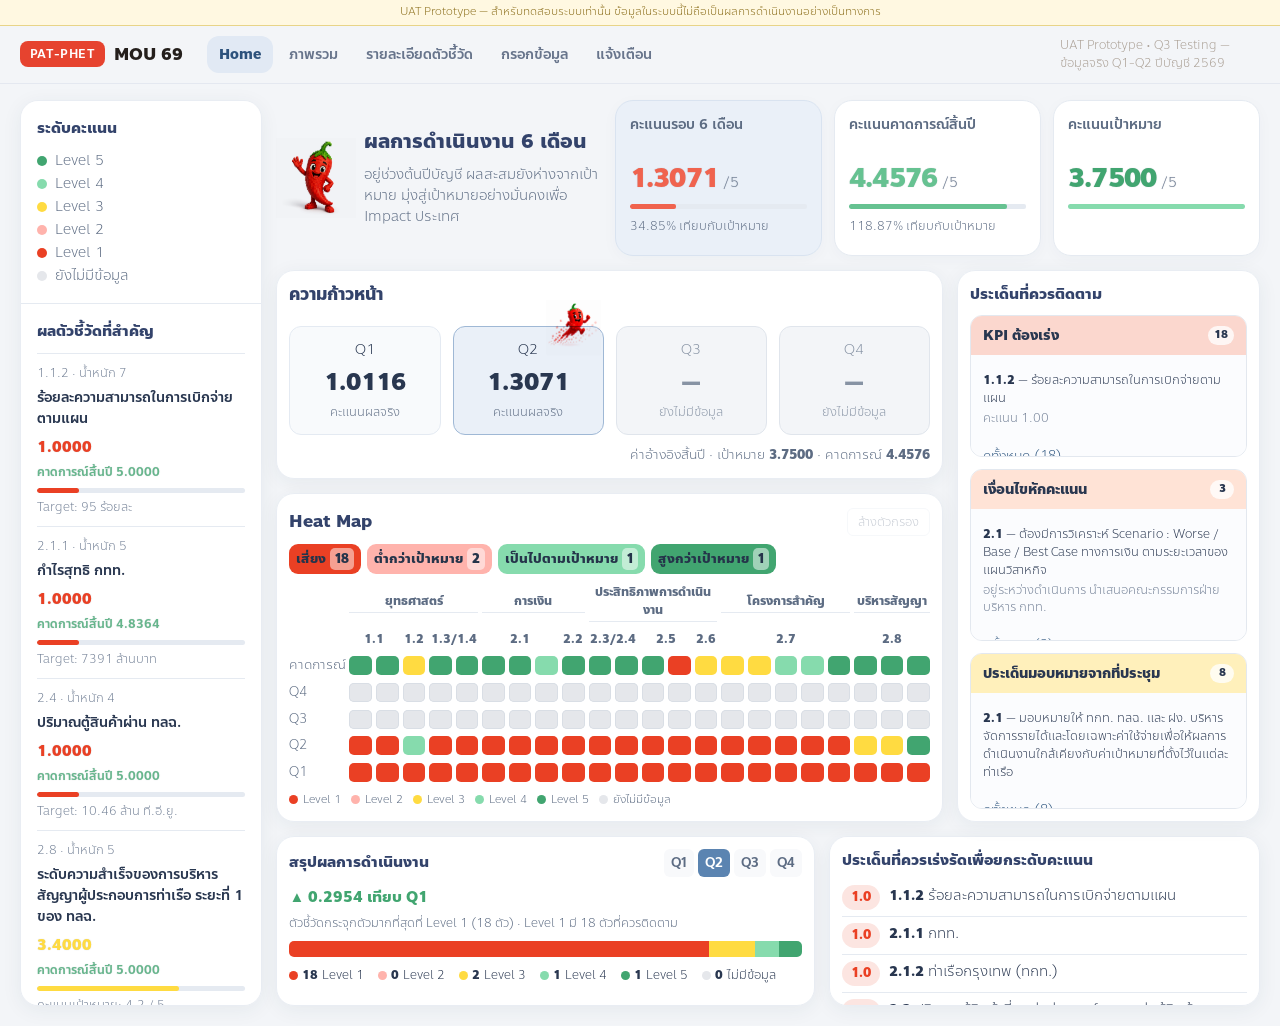
==== commit 8f4500f1: "Further refine Home page: Anakotmai brand font, card-based progress view, responsive layout Continue" ====
--- a/index.html
+++ b/index.html
@@ -10,7 +10,7 @@
 <style>
   :root{
     /* ── PAT-PHET Bold Product: soft neutral canvas + confident chili-red hero blocks, big radius, no hairlines ── */
-    --pagebg:#f4f2ee; --surface:#ffffff; --surface-2:#f8f6f2;
+    --pagebg:#f3f5f8; --surface:#ffffff; --surface-2:#f8f6f2;
     --ink:#241f1c; --ink-soft:#75695f; --ink-faint:#a99e93;
     --rule:#eae5dc;
     --chili:#e6432f; --chili-dark:#c22f1e; --on-chili:#ffffff;
@@ -533,6 +533,232 @@
   .alert-preview-field{display:flex;gap:8px;padding:4px 0;font-size:12.5px;color:var(--text2)}
   .alert-preview-field b{color:var(--text)}
   .alert-preview-body{background:var(--bg);border-radius:8px;padding:10px 12px;font-size:12px;color:var(--text);line-height:1.7;margin:8px 0;white-space:pre-line}
+
+/* Approved Home refinement. Data and event handlers remain in original scripts. */
+@font-face{font-family:Anakotmai;src:url('assets/fonts/anakotmai-light.woff2') format('woff2');font-weight:300 400;font-display:swap}
+@font-face{font-family:Anakotmai;src:url('assets/fonts/anakotmai-medium.woff2') format('woff2');font-weight:500 600;font-display:swap}
+@font-face{font-family:Anakotmai;src:url('assets/fonts/anakotmai-bold.woff2') format('woff2');font-weight:700 900;font-display:swap}
+:root{--font-display:Anakotmai,sans-serif}
+body,button,input,textarea,select,svg text{font-family:Anakotmai,sans-serif}
+body:has(#page-home.active){background:#f3f5f8}
+body:has(#page-home.active) header{background:#f3f5f8;padding:18px 28px;border-bottom:1px solid #e4e8f0}
+body:has(#page-home.active) .tab-btn{background:transparent;color:#68758c;border-radius:12px;font-size:14px}
+body:has(#page-home.active) .tab-btn.active{background:#e1e9f4;color:#2d527c}
+#page-home{--home-bg:#f3f5f8;--home-text:#293750;--home-text-2:#5d6c83;--home-text-3:#738096;--home-border:#e5eaf1;--home-shadow:0 4px 20px #273c5710;--home-shadow-sm:0 2px 10px #273c5708;color:var(--home-text);line-height:1.6}
+#page-home .home-grid{grid-template-columns:220px minmax(0,1fr) 280px;gap:22px}
+#page-home .home-center,#page-home .ledger-col{gap:22px}
+#page-home .home-panel{border:1px solid #e9edf3;border-radius:20px;padding:22px;box-shadow:var(--home-shadow)}
+#page-home .card-title{font-size:18px;line-height:1.5;margin-bottom:18px}
+#page-home .mini-title{font-size:16px;line-height:1.5;margin-bottom:16px}
+#page-home .hero-masthead{gap:20px;padding:8px 0 24px}
+#page-home .hero-mascot{width:86px;height:86px;background:transparent;box-shadow:none}
+#page-home .hero-mascot img{width:100%;height:100%}
+#page-home .hero-text h1{font-size:26px;line-height:1.4;color:var(--home-navy);margin-bottom:8px}
+#page-home .hero-text p{font-size:14px;line-height:1.7}
+#page-home .instrument-strip{grid-template-columns:1.15fr 1fr 1fr;gap:14px}
+#page-home .score-card{text-align:left;padding:22px 20px;border-radius:18px;border:1px solid #e5eaf1;box-shadow:0 4px 16px #273c5708}
+#page-home .score-card:first-child{background:#eaf0f8;border-color:#d9e3f0}
+#page-home .score-card-label{font-size:14px;min-height:44px;line-height:1.5;margin-bottom:12px}
+#page-home .score-card-val{font-size:32px;line-height:1.2;white-space:nowrap;letter-spacing:-.03em}
+#page-home .score-card:first-child .score-card-val{font-size:36px}
+#page-home .score-card-sub{font-size:12px;line-height:1.6;margin-top:12px}
+#page-home .score-of{font-size:14px;margin-left:5px;letter-spacing:0}
+#page-home .score-bar{height:5px;margin-top:16px}
+#page-home .legend-row{font-size:14px;padding:4px 0}
+#page-home .hl-kpi{padding:16px 0}
+#page-home .hl-kpi-id,#page-home .hl-kpi-meta{font-size:12px}
+#page-home .hl-kpi-label{font-size:14px;line-height:1.65;margin:5px 0 10px}
+#page-home .hl-kpi-scores{font-size:17px}
+#page-home .hl-kpi-scores .fc{display:block;font-size:12px;margin:4px 0}
+#page-home .hl-kpi-bar{height:5px;margin:10px 0}
+#page-home .hl-kpi-more{font-size:14px}
+#page-home .trail-plot{height:145px}
+#page-home .trail-tick-val{font-size:14px}
+#page-home .trail-tick-label,#page-home .trail-tick-val.empty{font-size:12px}
+#page-home .trail-ticks{gap:4px;margin-top:14px}
+#page-home #heatmap{overflow-x:auto;padding-bottom:8px}
+#page-home .hm-pills{gap:8px;margin-bottom:24px}
+#page-home .hm-pill{font-size:13px;border-radius:9px;padding:8px 10px;opacity:1;box-shadow:inset 0 0 0 100px #ffffffb0;color:#293750}
+#page-home .hm-pill.on{box-shadow:inset 0 0 0 2px #293750;color:#fff}
+#page-home .hm-pill b{background:#ffffff80}
+#page-home .hm-cathead,#page-home .hm-colhead{font-size:12px}
+#page-home .hm-rowhead{font-size:14px}
+#page-home .hm-grid{gap:9px 6px}
+#page-home .hm-cell{height:22px;border-radius:7px}
+#page-home .watch-card{border:1px solid #e7ebf2;border-radius:12px;margin-bottom:16px}
+#page-home .watch-card-head{font-size:14px;line-height:1.5;padding:12px;gap:8px;color:#293750;box-shadow:inset 0 0 0 100px #ffffffb8}
+#page-home .watch-card-head b{background:#ffffffa0;flex-shrink:0}
+#page-home .watch-card-body{padding:12px;background:#fbfcfe;font-size:14px}
+#page-home .issue-item{font-size:14px;line-height:1.7;padding:12px 0}
+#page-home .issue-status{font-size:12px;margin-top:6px}
+#page-home .bottom-row{gap:22px}
+#page-home .bottom-head{flex-wrap:wrap;gap:12px}
+#page-home .bottom-qtabs button{font-size:13px;padding:7px 10px}
+#page-home .priority-item{font-size:14px;line-height:1.6;padding:12px 0;align-items:flex-start}
+#page-home .dist-chip,#page-home .priority-lv{font-size:13px}
+#page-home .cta-btn{background:#e5edf7;color:#315880;border-radius:10px;font-size:14px}
+#page-home button{transition:background .16s,box-shadow .16s}
+#page-home button:focus-visible{outline:3px solid #557ba6;outline-offset:3px}
+@media(max-width:1450px){#page-home .home-grid{grid-template-columns:200px minmax(0,1fr)}#page-home .home-grid>aside:last-child{grid-column:2}#page-home .home-grid>aside:last-child #issues{display:grid;grid-template-columns:repeat(2,minmax(0,1fr));gap:14px}#page-home .watch-card{margin-bottom:0}}
+@media(max-width:1000px){body:has(#page-home.active) header{flex-wrap:wrap;gap:12px}.tabs{flex-wrap:wrap;margin-left:0}.asof{margin-left:0}#page-home .home-grid{grid-template-columns:1fr}#page-home .home-grid>aside:first-child{grid-row:2}#page-home .home-grid>aside:last-child{grid-column:auto}#page-home .bottom-row{grid-template-columns:1fr}#page-home .ledger-col:first-child{display:grid;grid-template-columns:1fr 2fr}}
+@media(max-width:600px){body:has(#page-home.active) main{padding:20px 14px}#page-home .instrument-strip{grid-template-columns:1fr}#page-home .score-card-label{min-height:0}#page-home .hero-text h1{font-size:22px}#page-home .hero-mascot{width:60px;height:60px}#page-home .ledger-col:first-child,#page-home .home-grid>aside:last-child #issues{display:flex;flex-direction:column}#page-home .trail-chart{overflow-x:auto}#page-home .trail-plot,#page-home .trail-ticks{min-width:520px}}
+
+
+/* R3: shared mockup columns and explicit row budget prevent spanning sidebars
+   from stretching the central tracks. Overflow remains readable inside panels. */
+body:has(#page-home.active) header{padding:10px 20px;gap:12px}
+body:has(#page-home.active) main{max-width:1920px;padding:16px 20px 20px}
+body:has(#page-home.active) .tabs{gap:4px;margin-left:12px}
+body:has(#page-home.active) .tab-btn{padding:8px 12px}
+#page-home .home-grid{display:grid;grid-template-columns:minmax(175px,14fr) minmax(240px,32fr) repeat(3,minmax(155px,16fr));grid-template-rows:155px 170px 240px 150px;gap:14px;align-items:stretch}
+#page-home .home-center,#page-home .home-center>div:first-child,#page-home .instrument-strip{display:contents}
+#page-home .home-grid>aside:first-child{grid-column:1;grid-row:1/5;display:flex;flex-direction:column;gap:0;background:white;border:1px solid #e9edf3;border-radius:18px;box-shadow:var(--home-shadow);min-height:0;overflow:auto}
+#page-home .home-grid>aside:first-child>.home-panel{border:0;border-radius:0;box-shadow:none;background:transparent;padding:16px}
+#page-home .home-grid>aside:first-child>.home-panel+ .home-panel{border-top:1px solid var(--home-border)}
+#page-home .hero-masthead{grid-column:2;grid-row:1;gap:12px;padding:8px 0;min-width:0}
+#page-home .hero-mascot{width:86px;height:100px;flex-shrink:0}
+#page-home .hero-text h1{font-size:23px;line-height:1.4;margin-bottom:8px}
+#page-home .hero-text p{font-size:14px;line-height:1.5}
+#page-home .score-card{grid-row:1;padding:16px;border-radius:18px;text-align:left;min-width:0}
+#page-home .score-card:nth-child(1){grid-column:3}
+#page-home .score-card:nth-child(2){grid-column:4}
+#page-home .score-card:nth-child(3){grid-column:5}
+#page-home .score-card-label{font-size:14px;min-height:40px;margin-bottom:7px;line-height:1.4}
+#page-home .score-card-val,#page-home .score-card:first-child .score-card-val{font-size:30px;line-height:1.2}
+#page-home .score-card-sub{font-size:12px;margin-top:8px}
+#page-home .score-bar{margin-top:10px}
+#page-home .home-center>div:nth-child(2){grid-column:2/5;grid-row:2}
+#page-home .heatmap-panel{grid-column:2/5;grid-row:3}
+#page-home .home-grid>aside:last-child{grid-column:5;grid-row:2/4;display:flex;min-height:0}
+#page-home .home-grid>aside:last-child>.home-panel{width:100%;min-height:0;display:flex;flex-direction:column}
+#page-home .home-grid>aside:last-child #issues{display:grid;grid-template-rows:repeat(3,minmax(0,1fr));gap:10px;flex:1;min-height:0}
+#page-home .watch-card{display:flex;flex-direction:column;margin:0;min-height:0}
+#page-home .watch-card-head{padding:8px 10px;font-size:14px;flex-shrink:0}
+#page-home .watch-card-body{padding:8px 10px;overflow:auto;min-height:0;scrollbar-width:thin}
+#page-home .issue-item{padding:6px 0;font-size:14px;line-height:1.5}
+#page-home .issue-status{margin-top:3px;font-size:12px}
+#page-home .bottom-row{grid-column:2/6;grid-row:4;display:grid;grid-template-columns:1.25fr 1fr;gap:14px;min-height:0}
+#page-home .bottom-row>.home-panel{overflow:auto;min-height:0}
+#page-home .home-panel{padding:14px 16px;border-radius:18px;min-width:0}
+#page-home .card-title{font-size:17px;margin-bottom:8px;line-height:1.4}
+#page-home .mini-title{font-size:15px;margin-bottom:10px}
+#page-home .legend-row{font-size:14px;line-height:1.5;padding:1px 0}
+#page-home .hl-kpi{padding:10px 0}
+#page-home .hl-kpi-label{font-size:14px;line-height:1.45;margin:4px 0 6px}
+#page-home .hl-kpi-scores{font-size:15px}
+#page-home .hl-kpi-scores .fc{font-size:12px;margin:2px 0}
+#page-home .hl-kpi-meta{font-size:12px;line-height:1.4}
+#page-home .hl-kpi-bar{margin:6px 0}
+#page-home .hl-kpi-more{margin-top:6px;font-size:14px}
+#page-home .trail-plot{height:86px}
+#page-home .trail-ticks{margin-top:4px}
+#page-home .trail-tick-val{font-size:14px}
+#page-home .hm-pills{gap:6px;margin-bottom:9px}
+#page-home .hm-pill{font-size:13px;padding:4px 7px;gap:4px}
+#page-home .hm-pill b{padding:1px 5px}
+#page-home .hm-grid{gap:4px}
+#page-home .hm-cell{height:16px;border-radius:5px}
+#page-home .hm-cathead{margin-bottom:2px;padding-bottom:2px}
+#page-home .hm-rowhead{font-size:13px;white-space:nowrap}
+#page-home #heatmap{padding-bottom:2px;overflow:auto;min-height:0}
+#page-home .hm-legend{margin-top:6px;gap:10px;flex-shrink:0}
+#page-home .bottom-head{gap:8px;margin-bottom:8px}
+#page-home .bottom-qtabs button{padding:4px 7px}
+#page-home .priority-item{padding:6px 0;font-size:14px}
+#page-home .cta-btn{margin-top:8px;padding:7px 12px}
+@media(min-width:1251px) and (max-width:1450px){#page-home .home-grid{grid-template-columns:minmax(175px,14fr) minmax(240px,32fr) repeat(3,minmax(155px,16fr));gap:12px}#page-home .hero-mascot{width:58px;height:80px}#page-home .hero-text h1{font-size:20px}#page-home .score-card{padding:12px}#page-home .score-card-val,#page-home .score-card:first-child .score-card-val{font-size:27px}body:has(#page-home.active) .asof{max-width:200px;font-size:12px}#page-home .home-panel{padding:12px}}
+@media(min-width:1600px) and (min-height:950px){#page-home .home-grid{grid-template-rows:180px 200px 280px 175px}#page-home .trail-plot{height:110px}#page-home .hm-cell{height:21px}#page-home .hm-grid{gap:6px}#page-home .hero-mascot{width:110px;height:130px}}
+@media(max-width:1250px){body:has(#page-home.active) header{flex-wrap:wrap}#page-home .home-grid{display:flex;flex-direction:column}#page-home .home-center{display:flex;flex-direction:column;order:0;gap:14px}#page-home .home-center>div:first-child{display:block}#page-home .instrument-strip{display:grid;grid-template-columns:repeat(3,1fr);gap:12px}#page-home .hero-masthead{margin-bottom:12px}#page-home .score-card{grid-column:auto!important}#page-home .home-grid>aside:first-child{order:1;overflow:visible}#page-home .home-grid>aside:last-child{order:2}#page-home .home-grid>aside:last-child #issues{display:block}#page-home .watch-card{margin-bottom:12px}#page-home .watch-card-body{max-height:220px}#page-home .bottom-row{display:grid;grid-template-columns:1fr 1fr}#page-home .bottom-row>.home-panel{overflow:visible}#page-home #heatmap{overflow:auto}}
+@media(max-width:600px){#page-home .instrument-strip,#page-home .bottom-row{grid-template-columns:1fr}#page-home .score-card-label{min-height:0}#page-home .trail-chart{overflow:auto}#page-home .trail-plot,#page-home .trail-ticks{min-width:480px}}
+
+/* R4: readable side panels and stable filtering. */
+#page-home{--home-brand-red:#ea4024;--home-coral:#ffb3ac;--home-amber:#ffdb41;--home-green:#86dbad;--home-level-5:#41a570}
+#page-home .home-heat-head{display:flex;justify-content:space-between;align-items:center;gap:10px;min-height:32px;margin-bottom:6px}
+#page-home .home-heat-head .card-title{margin:0}
+#page-home .home-filter-status{display:flex;align-items:center;gap:8px;height:32px;font-size:12px}
+#page-home .home-filter-status button:disabled{opacity:.35;cursor:default}
+#page-home .hm-pill{box-shadow:none;color:#25344a;opacity:1}
+#page-home .hm-pill.on{box-shadow:inset 0 0 0 2px #25344a;color:#25344a}
+#page-home .hm-cell{opacity:1}
+#page-home .hm-cell.dim{opacity:.28}
+#page-home .dist-chip{color:#293750!important}
+#page-home .score-card-val,#page-home .hl-kpi-scores{text-shadow:0 0 1px #29375040}
+#page-home .hero-mascot{width:115px;height:125px;background:transparent}
+#page-home .hero-mascot img,#page-home .trail-mascot img{mix-blend-mode:multiply}
+#page-home .trail-mascot{width:62px;height:62px;margin-top:-4px}
+#page-home .trail-plot{padding-top:0}
+#page-home .watch-card-body{overflow:visible;display:flex;flex-direction:column;flex:1}
+#page-home .watch-card-body>.issue-item{display:-webkit-box;-webkit-box-orient:vertical;-webkit-line-clamp:3;overflow:hidden;line-height:1.5}
+#page-home .issue-all{margin-top:auto;align-self:flex-start;border:0;background:transparent;color:#315880;font:inherit;font-size:13px;cursor:pointer;padding:5px 0}
+#page-home .home-grid>aside:first-child{overflow:auto}
+@media(min-width:1251px){#page-home .home-grid{grid-template-columns:minmax(230px,20fr) minmax(240px,25fr) repeat(2,minmax(155px,15fr)) minmax(270px,25fr);grid-template-rows:165px 185px 265px 150px}#page-home .hero-mascot{width:90px;height:110px}#page-home .hero-text h1{font-size:20px}#page-home .hero-masthead{gap:8px}#page-home .score-card{padding:14px}#page-home .home-grid>aside:last-child #issues{grid-template-rows:repeat(3,minmax(0,1fr))}#page-home .hm-grid{gap:4px}#page-home .hm-cell{height:18px}}
+@media(min-width:1600px){#page-home .hero-mascot{width:120px;height:135px}#page-home .home-grid{grid-template-rows:180px 200px 290px 170px}}
+@media(max-width:1250px){#page-home .watch-card-body>.issue-item{-webkit-line-clamp:4}#page-home .hero-mascot{width:100px;height:110px}}
+
+/* R5: independent equal score row; intrinsic central content height. */
+#page-home .quarter-scores{display:grid;grid-template-columns:repeat(4,minmax(0,1fr));gap:12px;padding-top:12px}
+#page-home .quarter-score{position:relative;border:1px solid #e4eaf2;border-radius:12px;background:#f8fafc;padding:12px 8px;font:inherit;color:var(--home-text);cursor:pointer;display:flex;flex-direction:column;align-items:center;gap:5px}
+#page-home .quarter-score.current{background:#eaf0f8;border-color:#9fb8d5}
+#page-home .quarter-score strong{font-size:24px;line-height:1.3}
+#page-home .quarter-score small{font-size:12px;color:var(--home-text-2)}
+#page-home .quarter-score img{position:absolute;right:2px;top:-27px;width:55px;height:55px;object-fit:contain;mix-blend-mode:multiply}
+#page-home .quarter-reference{font-size:13px;color:var(--home-text-2);margin-top:10px;text-align:right}
+#page-home .heatmap-panel{height:auto;overflow:visible;min-height:0}
+#page-home #heatmap{overflow:visible;flex:none;max-height:none;min-height:0}
+#page-home .hm-grid{gap:6px 4px}
+#page-home .hm-cell{height:19px}
+#page-home .hm-cathead{line-height:1.5}
+#page-home .hm-pills{flex-wrap:wrap}
+#page-home .watch-card-body>.issue-item{display:block;-webkit-line-clamp:unset;overflow:visible}
+#page-home .watch-card{overflow:visible;min-height:0}
+#page-home .watch-card-body{overflow:visible;max-height:none}
+#page-home .home-grid>aside:last-child #issues{display:flex;flex-direction:column;gap:12px}
+#page-home .home-grid>aside:last-child{align-self:start}
+#page-home .issue-all{margin-top:8px}
+#page-home .home-filter-status{min-height:32px;height:auto}
+@media(min-width:1251px){
+ #page-home .home-grid{grid-template-columns:minmax(230px,20fr) minmax(0,55fr) minmax(270px,25fr);grid-template-rows:auto auto auto auto;align-content:start;gap:14px}
+ #page-home .home-center>div:first-child{display:grid;grid-column:2/4;grid-row:1;grid-template-columns:minmax(210px,1fr) minmax(0,2fr);align-items:stretch;gap:16px}
+ #page-home .hero-masthead{grid-column:auto;grid-row:auto}
+ #page-home .instrument-strip{display:grid;grid-template-columns:repeat(3,minmax(0,1fr));gap:12px}
+ #page-home .score-card:nth-child(n){grid-column:auto;grid-row:auto;min-height:156px}
+ #page-home .home-center>div:nth-child(2){grid-column:2;grid-row:2}
+ #page-home .heatmap-panel{grid-column:2;grid-row:3}
+ #page-home .bottom-row{grid-column:2/4;grid-row:4;align-self:start}
+ #page-home .home-grid>aside:first-child{grid-column:1;grid-row:1/5;contain:size;overflow:auto}
+ #page-home .home-grid>aside:last-child{grid-column:3;grid-row:2/4;contain:size;height:100%;position:relative;overflow:visible}
+ #page-home .home-grid>aside:last-child>.home-panel{height:100%;overflow:auto}
+ #page-home .hero-mascot{width:80px;height:105px}
+ #page-home .hero-text h1{font-size:20px}
+ #page-home .score-card-val,#page-home .score-card:first-child .score-card-val{font-size:27px}
+ #page-home .bottom-row>.home-panel{max-height:170px}
+}
+@media(max-width:1250px){#page-home #heatmap{overflow-x:auto}#page-home .quarter-scores{gap:6px}#page-home .quarter-score strong{font-size:20px}}
+</style>
+<style>
+#page-home .hm-cell.no-data { box-shadow:inset 0 0 0 1px #d9dee5; }
+/* R6: internal consistency; preserves the R5 page grid. */
+#page-home #issues .watch-card { padding:0; border:1px solid #e3e8ef; border-radius:12px; overflow:hidden; }
+#page-home #issues .watch-card-head { min-height:38px; box-sizing:border-box; padding:9px 12px; display:flex; align-items:center; justify-content:space-between; gap:8px; margin:0; border-radius:0; box-shadow:none; background:#fbd7ce!important; }
+#page-home #issues .watch-card:nth-child(2) .watch-card-head { background:#ffe3d6!important; }
+#page-home #issues .watch-card:nth-child(3) .watch-card-head { background:#fff0bb!important; }
+#page-home #issues .watch-card-head b { border-radius:20px; min-width:24px; padding:1px 6px; text-align:center; background:#ffffffc9; }
+#page-home #issues .watch-card-body { padding:10px 12px; font-size:12px; }
+#page-home #issues .issue-item { font-size:12px; line-height:1.5; }
+#page-home #issues .issue-status { font-size:12px; line-height:1.4; }
+#page-home .quarter-score.empty { background:#f3f5f8; border:1px solid #e0e5ec; box-shadow:none; }
+#page-home .quarter-score.empty span, #page-home .quarter-score.empty strong, #page-home .quarter-score.empty small { color:#8793a4; }
+#page-home .quarter-score.empty:hover { border-color:#b7c3d2; }
+#page-home .hl-kpi-label { display:block; -webkit-line-clamp:unset; max-height:none; overflow:visible; line-height:1.5; }
+#page-home .hl-kpi-scores .fc { display:block; margin:4px 0 0; font-size:12px; }
+#page-home .executive-movement { font-weight:700; font-size:15px; }
+#page-home .executive-insight { margin:5px 0 9px; font-size:12px; line-height:1.5; color:var(--home-text-2); }
+#page-home .executive-bar { display:flex; width:100%; height:16px; border-radius:5px; overflow:hidden; }
+#page-home .executive-bar span { height:100%; }
+#page-home .executive-counts { display:flex; flex-wrap:wrap; gap:6px 14px; margin-top:9px; font-size:12px; }
+#page-home .executive-counts>span { display:inline-flex; align-items:center; gap:4px; white-space:nowrap; }
+#page-home .executive-counts i { width:9px; height:9px; border-radius:50%; }
+#page-home .bottom-row>div:first-child { max-height:none; overflow:visible; }
 </style>
 </head>
 <body>
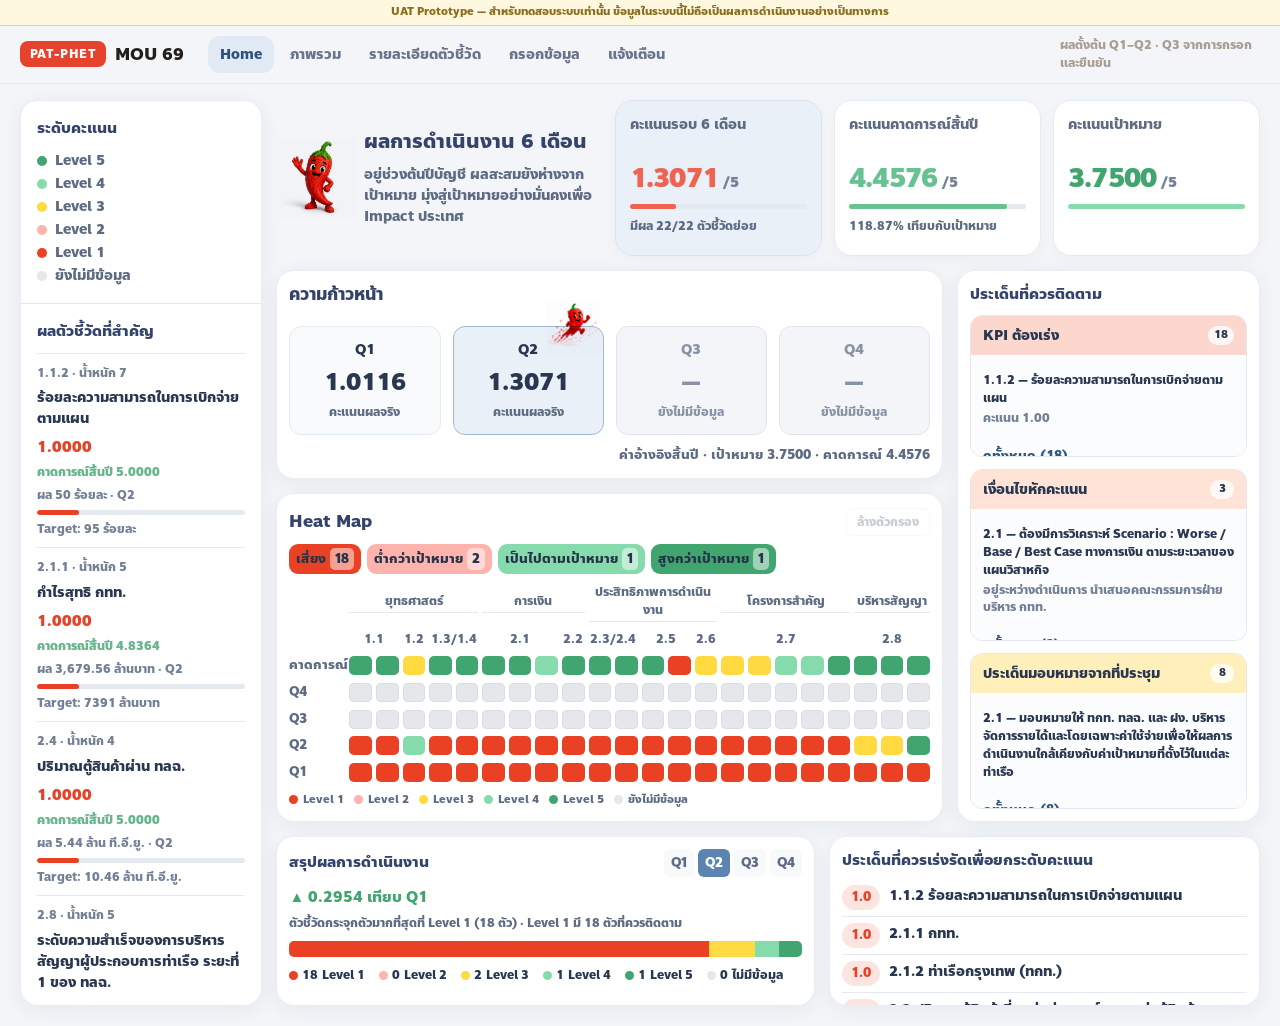
==== commit d7bd93b4: "Update MOU 69 dashboard with this morning's content refinements Refactors index.html to load shared/" ====
--- a/index.html
+++ b/index.html
@@ -7,759 +7,11 @@
 <link rel="preconnect" href="https://fonts.googleapis.com">
 <link rel="preconnect" href="https://fonts.gstatic.com" crossorigin>
 <link href="https://fonts.googleapis.com/css2?family=Bai+Jamjuree:wght@500;600;700&family=Sarabun:wght@400;500;600;700&display=swap" rel="stylesheet">
-<style>
-  :root{
-    /* ── PAT-PHET Bold Product: soft neutral canvas + confident chili-red hero blocks, big radius, no hairlines ── */
-    --pagebg:#f3f5f8; --surface:#ffffff; --surface-2:#f8f6f2;
-    --ink:#241f1c; --ink-soft:#75695f; --ink-faint:#a99e93;
-    --rule:#eae5dc;
-    --chili:#e6432f; --chili-dark:#c22f1e; --on-chili:#ffffff;
-    --amber:#e0982c;
-    --level-1:#e6432f; --level-2:#ef8f76; --level-3:#e0982c; --level-4:#75b592; --level-5:#2f9163; --no-data:#e4e0d8;
-    --font-display:'Bai Jamjuree','Sarabun',sans-serif;
-
-    /* legacy aliases kept so every existing component/page picks up the palette */
-    --bg:var(--pagebg); --card:var(--surface); --border:var(--rule);
-    --text:var(--ink); --text2:var(--ink-soft); --text3:var(--ink-faint);
-    --brand:var(--chili); --brand-dark:var(--chili-dark); --gold:var(--amber);
-    --structural:var(--ink); --structural-soft:var(--ink-soft);
-    --lv1:var(--level-1); --lv2:var(--level-2); --lv3:var(--level-3); --lv4:var(--level-4); --lv5:var(--level-5); --lv-none:var(--no-data);
-    --radius:14px; --radius-lg:26px; --shadow:0 2px 6px rgba(36,31,28,0.04),0 16px 32px rgba(36,31,28,0.07); --shadow-sm:0 2px 8px rgba(36,31,28,0.05);
-    /* nav — per RDE Mockup: blue is structural/navigation, red stays reserved for the brand mark + data */
-    --nav-active:#4f7cab; --nav-inactive-bg:#e7edf4; --nav-inactive-text:#5b7089;
-  }
-  *{box-sizing:border-box}
-  body{font-family:'Sarabun','IBM Plex Sans Thai',sans-serif;background:var(--bg);color:var(--text);margin:0;font-size:14px;font-variant-numeric:tabular-nums}
-  header{background:var(--pagebg);border-bottom:none;box-shadow:none;padding:18px 28px 10px;display:flex;align-items:center;gap:16px;position:sticky;top:0;z-index:10}
-  .logo{display:flex;align-items:center;gap:9px;font-family:var(--font-display);font-weight:700;color:var(--ink);font-size:17px}
-  .logo .badge{background:var(--brand);color:#fff;border-radius:8px;padding:4px 10px;font-family:var(--font-display);font-weight:600;font-size:12px;letter-spacing:.03em}
-  .tabs{display:flex;gap:8px;margin-left:22px}
-  .tab-btn{position:relative;border:none;background:var(--nav-inactive-bg);color:var(--nav-inactive-text);padding:10px 20px;border-radius:10px;cursor:pointer;font-size:13.5px;font-family:inherit;font-weight:600;transition:background 0.15s,color 0.15s}
-  .tab-btn:hover{background:#dbe5ef}
-  .tab-btn.active{background:var(--nav-active);color:#fff;font-weight:700}
-  .asof{margin-left:auto;color:var(--text3);font-size:12px}
-  .uat-banner{background:#fff8e1;border-bottom:1px solid #e8d488;color:#8a6d1a;font-size:11px;text-align:center;padding:4px 12px;line-height:1.5}
-  main{max-width:1720px;margin:0 auto;padding:24px 28px 56px}
-  .page{display:none}
-  .page.active{display:block}
-  .card-title{font-family:var(--font-display);font-weight:700;font-size:15px;margin-bottom:14px;color:var(--ink)}
-
-  .score-of{font-size:13px;color:var(--text3);font-weight:400}
-
-  /* ══════════════ HOME-ONLY skin patch (scoped; geometry untouched) ══════════════
-     Home's layout/spacing/sizing is approved and locked. Only surface/border/text/
-     shadow/accent COLORS are overridden here, via tokens scoped to #page-home so
-     Overview/Detail/Entry/Alerts (which share many of the same class names and the
-     global :root tokens) are completely unaffected. */
-  #page-home{
-    /* soft, muted reading of the approved RDE_MOU69 "Page 1_Home" mockup:
-       same layout/content the mockup shows, but soft white surfaces + shadow
-       instead of hard black borders, and a muted palette instead of flat
-       saturated mockup colors. */
-    --home-bg:#f5f6f9; --home-surface:#ffffff; --home-surface-soft:#f8f9fb;
-    --home-text:#2b3455; --home-text-2:#69728c; --home-text-3:#9aa1b5;
-    --home-border:#e7eaf2; --home-border-soft:#eef0f6;
-    --home-navy:#33436b;
-    --home-brand-red:#d6483a; --home-brand-red-dark:#b83b2f; --home-brand-red-soft:#f7e3e0;
-    --home-coral:#e2836f; --home-coral-soft:#fbeae5;
-    --home-amber:#d3a13e; --home-amber-soft:#f6ecd7;
-    --home-green:#3fa172; --home-green-soft:#e2f3ea;
-    --home-blue:#5b84b1; --home-blue-soft:#e8eff6;
-    --home-shadow:0 2px 6px rgba(43,52,85,0.05),0 16px 32px rgba(43,52,85,0.06);
-    --home-shadow-sm:0 2px 8px rgba(43,52,85,0.05);
-    background:var(--home-bg);
-  }
-  #page-home .card-title{color:var(--home-navy)}
-  #page-home .mini-title{color:var(--home-navy)}
-  #page-home .score-of{color:var(--home-text-3)}
-  #page-home .score-bar{background:var(--home-border)}
-  .score-bar{height:4px;background:var(--rule);border-radius:2px;margin-top:8px;overflow:hidden}
-  .score-bar-fill{height:100%;border-radius:2px}
-
-  /* ── Home layout, per RDE_MOU69 "Page 1_Home" mockup ── */
-  .home-grid{display:grid;grid-template-columns:250px 1fr 300px;gap:20px;align-items:start}
-  .home-center{display:flex;flex-direction:column;gap:20px;min-width:0}
-  .ledger-col{display:flex;flex-direction:column;gap:20px;min-width:0}
-  .home-panel{background:var(--home-surface);border:none;border-radius:var(--radius-lg);box-shadow:var(--home-shadow);padding:22px 24px}
-  .mini-title{font-family:var(--font-display);font-weight:700;font-size:13px;margin-bottom:12px;color:var(--ink)}
-
-  .legend-row{display:flex;align-items:center;gap:8px;font-size:12.5px;padding:4px 0;color:var(--home-text-2)}
-  .legend-row i{width:10px;height:10px;border-radius:50%;display:inline-block;flex:0 0 auto}
-
-  /* Left sidebar — key indicators list, each with its own progress bar */
-  .hl-kpi{padding:11px 0;border-top:1px solid var(--home-border)}
-  .hl-kpi:first-child{border-top:none;padding-top:0}
-  .hl-kpi-id{font-size:10.5px;color:var(--home-text-3)}
-  .hl-kpi-label{font-size:12px;font-weight:600;margin:2px 0 6px;line-height:1.35;color:var(--home-text)}
-  .hl-kpi-scores{font-size:13px;font-weight:700;margin-bottom:5px}
-  .hl-kpi-scores .fc{font-size:11px;font-weight:600;margin-left:6px;opacity:.8}
-  .hl-kpi-bar{height:6px;border-radius:3px;background:var(--home-border);overflow:hidden;margin-bottom:5px}
-  .hl-kpi-bar-fill{height:100%;border-radius:3px}
-  .hl-kpi-meta{display:flex;justify-content:space-between;font-size:10px;color:var(--home-text-3)}
-  .hl-kpi-more{display:block;text-align:center;margin-top:12px;font-size:12px;font-weight:700;color:var(--home-blue);cursor:pointer;background:none;border:none;font-family:inherit;width:100%;padding:6px 0}
-  .hl-kpi-more:hover{text-decoration:underline}
-
-  /* Masthead */
-  .hero-masthead{display:flex;align-items:center;gap:18px;padding:4px 4px 18px}
-  .hero-mascot{width:66px;height:66px;flex:0 0 auto;background:var(--home-surface-soft);border-radius:22px;display:flex;align-items:center;justify-content:center;box-shadow:var(--home-shadow-sm)}
-  .hero-mascot img{width:78%;height:78%;object-fit:contain}
-  .hero-text{flex:1;min-width:0}
-  .hero-text h1{font-family:var(--font-display);font-size:21px;margin:0 0 5px;font-weight:700;color:var(--home-brand-red)}
-  .hero-text p{font-size:12.5px;color:var(--home-text-2);margin:0;max-width:62ch;line-height:1.55}
-
-  /* Score strip — 3 equal soft cards, per mockup */
-  .instrument-strip{display:grid;grid-template-columns:repeat(3,1fr);gap:16px}
-  .score-card{background:var(--home-surface);border-radius:var(--radius-lg);box-shadow:var(--home-shadow);padding:20px 22px;text-align:center}
-  .score-card-label{font-size:12px;color:var(--home-text-2);margin-bottom:10px;font-weight:600}
-  .score-card-val{font-family:var(--font-display);font-size:30px;font-weight:700;line-height:1}
-  .score-card .score-bar{margin-top:12px;height:6px}
-  .score-card-sub{font-size:11px;color:var(--home-text-2);margin-top:8px}
-
-  /* Progress — smooth curve, Target sits on the trajectory, Forecast as the open endpoint */
-  .trail-chart{margin-top:2px}
-  .trail-plot{position:relative;height:120px}
-  .trail-svg{width:100%;height:100%;display:block}
-  .trail-ticks{display:flex;margin-top:8px}
-  .trail-tick{flex:1;text-align:center}
-  .trail-tick-val{font-weight:700;font-size:13px;color:var(--home-text)}
-  .trail-tick-val.empty{color:var(--home-text-3);font-weight:400;font-size:11px}
-  .trail-tick-label{font-size:10.5px;color:var(--home-text-3);margin-top:2px}
-  .trail-mascot{width:34px;height:34px;position:absolute;transform:translate(-50%,-100%);margin-top:-8px}
-  .trail-mascot img{width:100%;height:100%;object-fit:contain}
-
-  /* Heat map — filter pills + category bands, per mockup */
-  .home-panel.heatmap-panel{display:flex;flex-direction:column}
-  .hm-pills{display:flex;gap:10px;flex-wrap:wrap;margin-bottom:18px}
-  .hm-pill{display:flex;align-items:center;gap:8px;border:none;border-radius:8px;padding:7px 8px 7px 14px;font-size:12px;font-weight:700;color:#fff;cursor:pointer;font-family:inherit;opacity:.55;transition:opacity .12s}
-  .hm-pill.on{opacity:1}
-  .hm-pill b{background:rgba(255,255,255,.32);border-radius:5px;padding:1px 9px}
-  .hm-cathead{font-size:11px;text-align:center;color:var(--home-text-2);font-weight:700;padding-bottom:6px;border-bottom:1px solid var(--home-border);margin-bottom:6px}
-  .hm-grid{display:grid;gap:6px;align-items:center}
-  .hm-colhead{font-size:10.5px;text-align:center;color:var(--home-text-2);font-weight:700}
-  .hm-rowhead{font-size:11.5px;color:var(--home-text-2);cursor:pointer;padding-right:6px}
-  .hm-rowhead.active{color:var(--home-blue);font-weight:700}
-  .hm-cell{width:100%;height:22px;border-radius:50%;cursor:pointer;opacity:0.92;transition:opacity .12s,transform .12s}
-  .hm-cell:hover{opacity:1;transform:scale(1.15)}
-  .hm-cell.dim{opacity:0.15}
-  .hm-legend{display:flex;gap:14px;flex-wrap:wrap;margin-top:16px}
-  .hm-legend-item{display:flex;align-items:center;gap:5px;font-size:11px;color:var(--home-text-2)}
-  .hm-legend-item i{width:9px;height:9px;border-radius:50%;display:inline-block}
-
-  .bottom-row{display:grid;grid-template-columns:1fr 1fr;gap:20px}
-  .bottom-head{display:flex;align-items:center;justify-content:space-between;margin-bottom:14px}
-  .bottom-qtabs{display:flex;gap:4px}
-  .bottom-qtabs button{border:none;background:var(--home-surface-soft);color:var(--home-text-2);border-radius:6px;padding:5px 10px;font-size:11.5px;font-weight:600;cursor:pointer;font-family:inherit}
-  .bottom-qtabs button.active{background:var(--home-blue);color:#fff}
-  .summary-trend{font-size:13px;font-weight:700;margin-bottom:10px;color:var(--home-text)}
-  .summary-dist{display:flex;flex-wrap:wrap;gap:6px}
-  .dist-chip{border-radius:999px;padding:5px 11px;font-size:11px;font-weight:600}
-  .priority-item{display:flex;align-items:center;gap:9px;padding:8px 0;border-top:1px solid var(--home-border);font-size:12.5px;cursor:pointer}
-  .priority-item:first-child{border-top:none}
-  .priority-lv{border-radius:999px;padding:2px 9px;font-weight:700;font-size:11px;flex:0 0 auto}
-  .cta-btn{margin-top:14px;background:var(--home-brand-red);color:#fff;border:none;border-radius:999px;padding:10px 18px;font-weight:700;cursor:pointer;font-family:inherit;font-size:12.5px;transition:background .12s}
-  .cta-btn:hover{background:var(--home-brand-red-dark)}
-
-  /* Right — "ประเด็นที่ควรติดตาม" as soft colored watch-cards, per mockup */
-  .watch-card{border-radius:12px;overflow:hidden;margin-bottom:12px}
-  .watch-card:last-child{margin-bottom:0}
-  .watch-card-head{display:flex;justify-content:space-between;align-items:center;padding:9px 13px;font-weight:700;font-size:12.5px;color:#fff;cursor:pointer}
-  .watch-card-head b{background:rgba(255,255,255,.3);border-radius:5px;padding:1px 8px;font-size:11px}
-  .watch-card-body{background:var(--home-surface-soft);padding:10px 13px 12px;font-size:11.5px;color:var(--home-text-2);line-height:1.6}
-  .issue-item{font-size:11.5px;padding:6px 0;border-top:1px dashed var(--home-border);line-height:1.5;cursor:pointer;color:var(--home-text)}
-  .issue-item:first-child{border-top:none;padding-top:0}
-  .issue-status{color:var(--home-text-3);font-size:10.5px;margin-top:2px}
-  .empty-note{color:var(--text3);font-size:12px;padding:8px 2px}
-
-  .hm-filterbar{display:flex;align-items:center;gap:8px;background:#fff4e8;border:1px solid #e8c99a;border-radius:6px;padding:8px 12px;margin-bottom:14px;font-size:12px}
-  #page-home .hm-filterbar{background:var(--home-blue-soft);border-color:var(--home-border);color:var(--home-text)}
-  .chip{background:var(--brand);color:#fff;border-radius:12px;padding:2px 10px;font-size:11px;border:1px solid transparent}
-  #page-home .chip{background:var(--home-blue)}
-  .clear-btn{margin-left:auto;border:1px solid var(--border);background:#fff;border-radius:6px;padding:4px 10px;cursor:pointer;font-size:12px;font-family:inherit}
-  #page-home .clear-btn{border-color:var(--home-border);background:var(--home-surface);color:var(--home-text-2)}
-
-  .table-wrap{overflow-x:auto;background:var(--card);border:1px solid var(--border);border-radius:var(--radius)}
-  .ov-table{width:100%;border-collapse:collapse;font-size:12.5px;min-width:900px}
-  .ov-table th{text-align:left;padding:10px;background:var(--bg);border-bottom:2px solid var(--border);white-space:nowrap}
-  .ov-table td{padding:8px 10px;border-bottom:1px solid var(--border)}
-  .ov-label{max-width:260px}
-  .lv-badge{color:#fff;border-radius:10px;padding:2px 8px;font-weight:700;font-size:11.5px}
-
-  .stub-note{background:#fff4e8;border:1px dashed #e8c99a;border-radius:8px;padding:24px;text-align:center;color:var(--text2)}
-
-  #quickDetailOverlay{display:none;position:fixed;inset:0;background:rgba(36,28,24,0.45);z-index:100;align-items:center;justify-content:center}
-  #quickDetailOverlay.open{display:flex}
-  .qd-modal{background:#fff;border-radius:var(--radius);width:360px;max-width:90vw;box-shadow:0 8px 30px rgba(0,0,0,0.2)}
-  .qd-head{display:flex;justify-content:space-between;align-items:center;padding:14px 16px;border-bottom:1px solid var(--border);font-size:14px}
-  .qd-close{border:none;background:none;font-size:20px;cursor:pointer;color:var(--text2);line-height:1}
-  .qd-body{padding:14px 16px}
-  .qd-row{display:flex;justify-content:space-between;padding:6px 0;font-size:13px;border-bottom:1px solid var(--border)}
-  .qd-warn{background:#fff4e8;border:1px solid #e8c99a;border-radius:6px;padding:8px;margin-top:10px;font-size:12px;color:#8a5a1a}
-
-  /* ══════════════ OVERVIEW PAGE (ภาพรวมตัวชี้วัดทั้งหมด) — new, per RDE Mockup ══════════════ */
-  .ovp-header{display:flex;align-items:center;gap:14px;margin-bottom:14px}
-  .ovp-mascot{width:54px;height:54px;flex:0 0 auto}
-  .ovp-mascot img{width:100%;height:100%;object-fit:contain}
-  .ovp-title-wrap{flex:1;min-width:0}
-  .ovp-title{font-size:22px;font-weight:800;color:var(--brand)}
-  .ovp-subtitle{font-size:12.5px;color:var(--text2);margin-top:2px}
-  .ovp-search{position:relative;flex:0 0 260px}
-  .ovp-search input{width:100%;padding:9px 12px 9px 32px;border:1px solid var(--border);border-radius:8px;font-family:inherit;font-size:13px;background:#fff}
-  .ovp-search::before{content:'🔍';position:absolute;left:10px;top:50%;transform:translateY(-50%);font-size:12px;opacity:0.5}
-
-  .ovp-quickchips{display:flex;flex-wrap:wrap;align-items:center;gap:8px;margin-bottom:12px}
-  .ovp-chip{border:1.5px solid var(--border);background:#fff;border-radius:20px;padding:7px 16px;font-family:inherit;font-size:12.5px;font-weight:600;cursor:pointer;display:flex;align-items:center;gap:8px;color:var(--text2)}
-  .ovp-chip b{font-size:13px;font-weight:800}
-  .ovp-chip.active{border-color:var(--text);color:var(--text);background:#f2efe8}
-  .ovp-chip.lv1 b{color:#8B0000}.ovp-chip.lv2 b{color:#c96a1f}.ovp-chip.lv3 b{color:#a5860a}.ovp-chip.lv45 b{color:#1f9d6f}
-  .ovp-clearbtn{margin-left:auto;border:1px solid var(--border);background:#fff;border-radius:8px;padding:8px 14px;cursor:pointer;font-size:12.5px;font-family:inherit;color:var(--text2)}
-  .ovp-clearbtn:hover{background:#f2efe8}
-
-  .ovp-filterbar{display:grid;grid-template-columns:repeat(4,1fr);gap:10px;margin-bottom:14px}
-  .ovp-filterbar label{display:flex;flex-direction:column;gap:4px;font-size:11px;color:var(--text2);font-weight:600}
-  .ovp-filterbar select{padding:8px 10px;border:1px solid var(--border);border-radius:8px;font-family:inherit;font-size:12.5px;background:#fff;color:var(--text)}
-
-  .ovp-table-wrap{overflow-x:auto;background:var(--card);border:1px solid var(--border);border-radius:12px;box-shadow:var(--shadow)}
-  .ovp-table{width:100%;border-collapse:collapse;font-size:12.5px;min-width:1280px}
-  .ovp-table thead th{text-align:left;padding:10px 10px;background:#f2efe8;border-bottom:2px solid var(--border);white-space:nowrap;font-size:11px;color:var(--text2);font-weight:700}
-  .ovp-table tbody td{padding:9px 10px;border-bottom:1px solid var(--border);vertical-align:middle}
-  .ovp-row-main{background:#fff}
-  .ovp-row-sub td:first-child{padding-left:0}
-  .ovp-row-sub{background:#fbfaf7}
-  .ovp-row-hidden{display:none}
-  .ovp-id-cell{display:flex;align-items:center;gap:6px;white-space:nowrap}
-  .ovp-caret{width:16px;height:16px;border:none;background:none;cursor:pointer;font-size:10px;color:var(--text2);flex:0 0 auto;display:flex;align-items:center;justify-content:center;transition:transform 0.15s}
-  .ovp-caret.open{transform:rotate(90deg)}
-  .ovp-caret.spacer{visibility:hidden}
-  .ovp-indent{display:inline-block;width:14px}
-  .ovp-name-cell{max-width:280px}
-  .ovp-badge{color:#fff;border-radius:10px;padding:2px 9px;font-weight:700;font-size:11.5px;display:inline-block;min-width:44px;text-align:center}
-  .ovp-badge.empty{background:var(--lv-none);color:#6b615a}
-  .ovp-status-txt{font-size:11.5px;color:var(--text2);max-width:220px;display:block}
-  .ovp-owner-txt{font-size:11.5px;color:var(--text);max-width:180px}
-  .ovp-alert-flag{color:var(--brand);font-weight:700;cursor:pointer}
-  .ovp-alert-none{color:var(--text3)}
-  .ovp-detail-btn{border:1px solid var(--border);background:#fff;border-radius:6px;padding:4px 10px;font-size:11px;cursor:pointer;font-family:inherit;color:var(--text2)}
-  .ovp-detail-btn:hover{background:#f2efe8}
-  .ovp-empty-cell{color:var(--text3)}
-  .ovp-cell-na{color:var(--text3);font-style:italic;cursor:help}
-  .ovp-cell-missing{color:var(--text3);cursor:help}
-
-  /* ══════════════ DETAIL PAGE (รายละเอียดตัวชี้วัด) — KPI 2.4 pilot, per RDE Master Mockup ══════════════ */
-  .dtl-shell{display:grid;grid-template-columns:240px 1fr 220px;gap:14px;align-items:start}
-  .dtl-sidebar{background:var(--card);border:1px solid var(--border);border-radius:12px;padding:10px;box-shadow:var(--shadow)}
-  .dtl-sec-title{font-weight:700;font-size:12px;padding:8px 6px;cursor:pointer;color:var(--text)}
-  .dtl-sec-body{padding-left:2px}
-  .dtl-node{padding:5px 6px;font-size:12px;cursor:pointer;border-radius:6px;display:flex;align-items:center;gap:6px;color:var(--text2)}
-  .dtl-node:hover{background:#f2efe8}
-  .dtl-node.active{background:var(--brand);color:#fff;font-weight:700}
-  .dtl-node-label{flex:1;overflow:hidden;text-overflow:ellipsis;white-space:nowrap}
-  .dtl-score-chip{font-size:10px;border-radius:8px;padding:1px 6px;color:#fff;flex:0 0 auto}
-  .dtl-caret{width:12px;display:inline-block;font-size:9px;flex:0 0 auto}
-
-  .dtl-main{display:flex;flex-direction:column;gap:14px;min-width:0}
-  .dtl-header-card{background:var(--card);border:1px solid var(--border);border-radius:12px;padding:14px 16px;box-shadow:var(--shadow)}
-  .dtl-breadcrumb{font-size:11.5px;color:var(--text3);margin-bottom:6px}
-  .dtl-h1{font-size:18px;font-weight:800;color:var(--text)}
-  .dtl-id-badge{color:var(--brand);margin-right:6px}
-  .dtl-meta-grid{display:grid;grid-template-columns:repeat(4,1fr);gap:10px;margin-top:12px}
-  .dtl-meta-item{font-size:11px;color:var(--text2)}
-  .dtl-meta-item b{display:block;font-size:12.5px;color:var(--text);font-weight:700;margin-top:2px}
-  .dtl-quarter-tabs{display:flex;gap:6px;margin-top:10px;flex-wrap:wrap}
-  .dtl-qbtn{border:1px solid var(--border);background:#fff;border-radius:6px;padding:5px 12px;font-size:12px;cursor:pointer;font-family:inherit;color:var(--text2)}
-  .dtl-qbtn.active{background:var(--brand);color:#fff;border-color:var(--brand)}
-  .dtl-qbtn.disabled{opacity:0.45;cursor:not-allowed}
-
-  .dtl-cards{display:grid;grid-template-columns:repeat(4,1fr);gap:12px}
-  .dtl-card{border-radius:12px;padding:14px;box-shadow:var(--shadow)}
-  .dtl-card-label{font-size:11.5px;font-weight:700;margin-bottom:6px}
-  .dtl-card-val{font-size:20px;font-weight:800}
-  .dtl-card-sub{font-size:10.5px;margin-top:4px;opacity:0.85}
-  .dtl-card.c-actual{background:#fff8e1;border:1px solid #f0d98a}
-  .dtl-card.c-score{background:#fdecec;border:1px solid #f0b3b3}
-  .dtl-card.c-fcresult{background:#eaf1fb;border:1px solid #b9cdec}
-  .dtl-card.c-fcscore{background:#eafaf1;border:1px solid #a9e0c0}
-
-  .dtl-section-card{background:var(--card);border:1px solid var(--border);border-radius:12px;padding:14px 16px;box-shadow:var(--shadow)}
-  .dtl-monthly-row{display:flex;align-items:center;gap:10px;padding:4px 0;font-size:11.5px}
-  .dtl-monthly-label{width:52px;color:var(--text2);flex:0 0 auto}
-  .dtl-monthly-bar-wrap{flex:1;background:var(--bg);border-radius:4px;overflow:hidden;height:14px}
-  .dtl-monthly-bar{height:100%;background:var(--brand)}
-  .dtl-monthly-val{width:70px;text-align:right;font-weight:600;flex:0 0 auto}
-  .dtl-cumulative-note{margin-top:10px;font-size:11.5px;color:var(--text2);border-top:1px dashed var(--border);padding-top:8px}
-
-  .dtl-qtable{width:100%;border-collapse:collapse;font-size:12px;margin-top:8px}
-  .dtl-qtable th{text-align:left;padding:6px 8px;background:var(--bg);border-bottom:2px solid var(--border);font-size:10.5px;color:var(--text2)}
-  .dtl-qtable td{padding:6px 8px;border-bottom:1px solid var(--border)}
-  .dtl-forecast-row{margin-top:10px;display:flex;gap:16px;flex-wrap:wrap;align-items:center;font-size:12px;background:var(--bg);border-radius:8px;padding:8px 12px}
-
-  .dtl-support-grid{display:grid;grid-template-columns:1fr 1fr;gap:14px}
-  .dtl-support-item{margin-bottom:4px}
-  .dtl-support-label{font-size:11px;font-weight:700;color:var(--text2);margin-bottom:3px}
-  .dtl-support-val{font-size:12px;color:var(--text)}
-  .dtl-support-val.empty{color:var(--text3);font-style:italic}
-  .dtl-criteria-table{width:100%;border-collapse:collapse;font-size:11.5px;margin-top:4px}
-  .dtl-criteria-table td,.dtl-criteria-table th{padding:4px 6px;border-bottom:1px solid var(--border);text-align:center}
-
-  .dtl-page-title{font-size:20px;font-weight:800;color:var(--brand);margin-bottom:2px}
-
-  .dtl-progress-labels{display:flex;justify-content:space-between;font-size:10.5px;color:var(--text2);margin-bottom:4px}
-  .dtl-progress-track{height:20px;background:var(--bg);border:1px solid var(--border);border-radius:10px;overflow:hidden;position:relative}
-  .dtl-progress-fill{height:100%;background:var(--brand);border-radius:10px 0 0 10px;transition:width 0.3s}
-  .dtl-progress-stats{display:flex;gap:24px;margin-top:10px;flex-wrap:wrap}
-  .dtl-progress-stat{font-size:11.5px;color:var(--text2)}
-  .dtl-progress-stat b{display:block;font-size:16px;color:var(--text);font-weight:800}
-  .dtl-monthly-mini{margin-top:12px;padding-top:10px;border-top:1px dashed var(--border)}
-  .dtl-monthly-mini-title{font-size:10.5px;color:var(--text3);margin-bottom:4px}
-  .dtl-monthly-mini-row{display:flex;flex-wrap:wrap;gap:10px;font-size:11px;color:var(--text2)}
-  .dtl-monthly-mini-row span b{color:var(--text);font-weight:700}
-
-  .dtl-owners{display:flex;flex-direction:column;gap:12px}
-  .dtl-owner-card{background:var(--card);border:1px solid var(--border);border-radius:12px;padding:12px;box-shadow:var(--shadow);display:flex;gap:10px;align-items:flex-start}
-  .dtl-owner-role{font-size:10.5px;color:var(--text2);font-weight:700;margin-bottom:6px}
-  .dtl-owner-name{font-size:12px;color:var(--text);padding:2px 0}
-  .dtl-owner-card.primary{border-color:var(--brand);background:#fdf3f1}
-  .dtl-owner-card.primary .dtl-owner-role{color:var(--brand);font-size:11.5px}
-  .dtl-owner-card.primary .dtl-owner-name{font-size:13.5px;font-weight:700}
-  .dtl-owner-card.secondary .dtl-owner-name{font-weight:600}
-  .dtl-owner-card.compact{padding:10px}
-  .dtl-owner-card.compact .dtl-owner-name{font-size:11.5px;padding:1px 0}
-  .dtl-avatar{width:34px;height:34px;border-radius:50%;background:var(--border);color:var(--text2);display:flex;align-items:center;justify-content:center;font-size:13px;font-weight:700;flex:0 0 auto}
-  .dtl-owner-card.primary .dtl-avatar{width:42px;height:42px;background:var(--brand);color:#fff}
-  .dtl-owner-body{flex:1;min-width:0}
-
-  /* ══════════════ ENTRY (กรอกข้อมูล) — Q3 UAT, per MODIFICATION BRIEF ══════════════ */
-  .entry-header-card{background:var(--card);border:1px solid var(--border);border-radius:12px;padding:14px 16px;box-shadow:var(--shadow);margin-bottom:14px}
-  .entry-header-row{display:flex;align-items:center;justify-content:space-between;gap:14px;flex-wrap:wrap}
-  .entry-header-sub{font-size:12px;color:var(--text2);margin-top:2px}
-  .entry-header-right{display:flex;align-items:center;gap:12px}
-  .entry-progress-badge{background:var(--bg);border:1px solid var(--border);border-radius:10px;padding:6px 12px;font-weight:800;font-size:15px;color:var(--brand);white-space:nowrap}
-  .entry-progress-badge span{display:block;font-size:9.5px;font-weight:600;color:var(--text2)}
-  .entry-role-toggle{display:flex;border:1px solid var(--border);border-radius:8px;overflow:hidden}
-  .entry-role-toggle button{border:none;background:#fff;padding:7px 12px;font-size:12px;cursor:pointer;font-family:inherit;color:var(--text2)}
-  .entry-role-toggle button.active{background:var(--brand);color:#fff;font-weight:700}
-  .entry-subnav{display:flex;gap:6px;margin-top:12px;padding-top:12px;border-top:1px solid var(--border);flex-wrap:wrap}
-  .entry-subnav button{border:1px solid var(--border);background:#fff;border-radius:8px;padding:7px 14px;font-size:12.5px;cursor:pointer;font-family:inherit;color:var(--text2)}
-  .entry-subnav button.active{background:#fdecec;border-color:var(--brand);color:var(--brand);font-weight:700}
-  .entry-reset-btn{margin-left:auto;color:var(--brand)!important}
-
-  .entry-shell{display:grid;grid-template-columns:230px 1fr 300px;gap:14px;align-items:start}
-  .entry-kpilist{display:flex;flex-direction:column;gap:6px;background:var(--card);border:1px solid var(--border);border-radius:12px;padding:10px;box-shadow:var(--shadow)}
-  .entry-kpi-item{display:flex;align-items:flex-start;gap:8px;padding:9px 8px;border-radius:8px;cursor:pointer}
-  .entry-kpi-item:hover{background:#f2efe8}
-  .entry-kpi-item.active{background:var(--brand);color:#fff}
-  .entry-kpi-item.active .entry-kpi-item-label,.entry-kpi-item.active .entry-kpi-item-id{color:#fff}
-  .entry-kpi-item-id{font-size:11px;font-weight:700;color:var(--text2)}
-  .entry-kpi-item-label{font-size:12px;color:var(--text);line-height:1.3;margin-top:1px}
-  .entry-status-icon{flex:0 0 auto;width:18px;height:18px;border-radius:50%;display:flex;align-items:center;justify-content:center;font-size:12px;font-weight:800;border:1.5px solid var(--border);color:var(--text2)}
-  .entry-status-icon.st-not_started{color:var(--text3);border-color:var(--border)}
-  .entry-status-icon.st-pending{color:#b8862f;border-color:#e8c99a;background:#fff4e8}
-  .entry-status-icon.st-confirmed{color:#fff;background:var(--lv5);border-color:var(--lv5)}
-  .entry-status-icon.st-needs_review{color:#fff;background:var(--brand);border-color:var(--brand)}
-  .entry-legend{margin-top:10px;padding:10px;background:var(--card);border:1px solid var(--border);border-radius:12px;display:flex;flex-direction:column;gap:6px;font-size:11px;color:var(--text2)}
-  .entry-legend div{display:flex;align-items:center;gap:6px}
-
-  .entry-center{display:flex;flex-direction:column;gap:12px;min-width:0}
-  .entry-type-chip{font-size:10.5px;font-weight:700;background:#eaf1fb;color:#2a5ca8;border-radius:8px;padding:2px 8px;margin-left:6px;vertical-align:middle}
-  .entry-type-chip.plan{background:#eafaf1;color:#1f7d51}
-  .entry-meta-line{font-size:11.5px;color:var(--text2);margin-bottom:8px}
-  .entry-todo-note{background:#fff4e8;border:1px dashed #e8c99a;border-radius:8px;padding:8px 10px;font-size:11.5px;color:#8a5a1a;margin-bottom:10px}
-
-  .entry-field-row{display:flex;align-items:center;gap:10px;padding:6px 0}
-  .entry-field-row.col{flex-direction:column;align-items:stretch;gap:5px}
-  .entry-field-row label{font-size:12px;color:var(--text2);font-weight:600;flex:0 0 180px}
-  .entry-field-row.col label{flex:none}
-  .entry-input{font-family:inherit;font-size:13px;padding:8px 10px;border:1px solid var(--border);border-radius:8px;background:#fff;color:var(--text);flex:1;min-width:0}
-  .entry-input:disabled{background:var(--bg);color:var(--text3)}
-  textarea.entry-input{resize:vertical}
-
-  .entry-btn-row{display:flex;gap:8px;margin-top:12px;flex-wrap:wrap}
-  .entry-btn{font-family:inherit;font-size:12.5px;font-weight:700;border-radius:8px;padding:9px 16px;cursor:pointer;border:1px solid transparent}
-  .entry-btn.primary{background:var(--brand);color:#fff}
-  .entry-btn.secondary{background:var(--bg);border-color:var(--border);color:var(--text)}
-  .entry-btn.ghost{background:#fff;border-color:var(--border);color:var(--text2)}
-  .entry-btn.small{padding:6px 10px;font-size:11.5px}
-  .entry-btn:disabled{opacity:0.4;cursor:not-allowed}
-
-  .entry-validate-box{margin-top:10px;border-radius:8px;padding:9px 12px;font-size:12px;line-height:1.6}
-  .entry-validate-box.ok{background:#eafaf1;color:#1f7d51;border:1px solid #a9e0c0}
-  .entry-validate-box.bad{background:#fdecec;color:#a5322b;border:1px solid #f0b3b3}
-  .entry-validate-box.warn{background:#fff4e8;color:#8a5a1a;border:1px solid #e8c99a}
-
-  .entry-parent-banner{display:flex;align-items:center;justify-content:space-between;background:var(--card);border:1px solid var(--border);border-radius:12px;padding:12px 16px;box-shadow:var(--shadow);font-size:13px;font-weight:600}
-  .entry-parent-score{font-size:20px;font-weight:800}
-
-  .entry-project-pills{display:flex;flex-wrap:wrap;gap:6px;margin-top:4px}
-  .entry-project-pill{display:flex;align-items:center;gap:5px;border:1px solid var(--border);background:#fff;border-radius:20px;padding:5px 12px;font-size:11.5px;cursor:pointer;font-family:inherit;color:var(--text2)}
-  .entry-project-pill.active{border-color:var(--brand);color:var(--brand);background:#fdf3f1;font-weight:700}
-
-  .entry-suggest-box{background:#f5f9ff;border:1px solid #cfe0f5;border-radius:8px;padding:9px 12px;font-size:11.5px;color:#2a5ca8;margin-top:8px}
-  .entry-suggest-title{font-weight:700;margin-bottom:4px}
-  .entry-suggest-row{padding:2px 0}
-  .entry-suggest-snip{color:var(--text2);font-style:italic}
-
-  .entry-evidence-chip{display:flex;align-items:center;gap:8px;background:var(--bg);border:1px solid var(--border);border-radius:8px;padding:6px 10px;font-size:11.5px;margin-bottom:6px}
-  .entry-evidence-chip a{color:var(--brand);text-decoration:none;font-weight:600}
-  .entry-evidence-type{color:var(--text3);font-size:10.5px}
-  .entry-evidence-del{margin-left:auto;border:none;background:none;color:var(--text3);cursor:pointer;font-size:14px}
-  .entry-evidence-form{display:grid;grid-template-columns:1fr 1.3fr 130px auto;gap:6px;margin-top:4px}
-  .entry-empty-note{color:var(--text3);font-size:11.5px;font-style:italic;padding:4px 0}
-
-  .entry-plan-status{margin-top:10px;font-size:12px;color:var(--text2)}
-  .entry-preview-row{display:flex;justify-content:space-between;align-items:center;padding:5px 0;font-size:12px;color:var(--text2);border-bottom:1px dashed var(--border)}
-  .entry-preview-row:last-child{border-bottom:none}
-  .entry-preview-row b{color:var(--text);font-size:13px}
-  .entry-criteria-note{margin-top:8px;font-size:11px;color:#8a5a1a;background:#fff4e8;border-radius:6px;padding:6px 8px}
-  .entry-mgmt-badge{margin-top:10px;border-radius:8px;padding:7px 10px;font-size:11.5px;font-weight:700;text-align:center}
-  .entry-mgmt-badge.tone-ok{background:#eafaf1;color:#1f7d51}
-  .entry-mgmt-badge.tone-watch{background:#fff4e8;color:#8a5a1a}
-  .entry-mgmt-badge.tone-risk{background:#fdecec;color:#a5322b}
-  .entry-mgmt-badge.tone-muted{background:var(--bg);color:var(--text2)}
-  .entry-note-small{font-size:10.5px;color:var(--text3);margin-top:8px;line-height:1.5}
-
-  .entry-pending-card{border-left:3px solid #b8862f}
-  .entry-pending-grid{display:grid;grid-template-columns:1fr 1fr;gap:10px;margin-top:8px}
-  .entry-crit-grid{display:grid;grid-template-columns:repeat(5,1fr);gap:8px}
-
-  .entry-toast{display:none;position:fixed;bottom:20px;left:50%;transform:translateX(-50%);background:var(--text);color:#fff;padding:10px 18px;border-radius:8px;font-size:12.5px;box-shadow:0 4px 16px rgba(0,0,0,0.2);z-index:200}
-  @media (max-width:1100px){ .entry-shell{grid-template-columns:1fr} }
-
-  /* ── Annual Framework panel (brief v1.2 §B1/§B3) ── */
-  .entry-framework-card{border-left:3px solid var(--gold)}
-  .entry-framework-amount{font-size:26px;font-weight:800;color:var(--brand)}
-  .entry-framework-amount span{font-size:13px;font-weight:600;color:var(--text2);margin-left:4px}
-  .entry-framework-meta{font-size:11.5px;color:var(--text2);margin-top:2px}
-  .entry-framework-source{font-size:11px;color:var(--text3);margin-top:4px;font-style:italic}
-  .entry-framework-history{margin-top:12px;font-size:12px;color:var(--text2)}
-  .entry-framework-history summary{cursor:pointer;font-weight:700;color:var(--text)}
-  .entry-revision-form{margin-top:10px;padding:12px;background:var(--bg);border:1px dashed var(--border);border-radius:8px}
-
-  /* ── Raw monthly table (KPI 1.1, brief §B5) ── */
-  .entry-raw-table{width:100%;border-collapse:collapse;font-size:12.5px;margin-top:8px}
-  .entry-raw-table th{text-align:left;padding:6px 8px;background:var(--bg);border-bottom:2px solid var(--border);font-size:10.5px;color:var(--text2)}
-  .entry-raw-table td{padding:5px 8px;border-bottom:1px solid var(--border)}
-  .entry-raw-table input{width:100%}
-
-  /* ── Action Plan Timeline (brief §C1/§C2) ── */
-  .entry-actionplan-card{border-left:3px solid #2a5ca8}
-  .entry-timeline{display:flex;flex-direction:column;gap:8px;margin-top:8px}
-  .entry-timeline.compact{gap:4px}
-  .entry-timeline-row{display:grid;grid-template-columns:44px 90px 1fr;gap:10px;align-items:center;font-size:12px}
-  .entry-timeline-pct{font-weight:700;color:var(--brand);text-align:right}
-  .entry-timeline-bar-wrap{height:10px;background:var(--bg);border-radius:5px;overflow:hidden}
-  .entry-timeline-bar{height:100%;background:#2a5ca8}
-  .entry-timeline-label{color:var(--text)}
-  .entry-unspecified{color:var(--text3);font-style:italic;font-size:10.5px}
-
-  /* ── Issues (ปัญหา/อุปสรรค) ── */
-  .entry-issue-block{margin-top:6px;padding-top:8px;border-top:1px dashed var(--border)}
-
-  /* ── Action Plan annual compact strip (12 months, expand-on-click) ── */
-  .entry-plan-strip{display:flex;flex-direction:column;gap:4px;margin-top:8px}
-  .entry-plan-qgroup{border:1px solid var(--border);border-radius:8px;overflow:hidden;background:#fff}
-  .entry-plan-qgroup.open{border-color:#2a5ca8}
-  .entry-plan-qhead{width:100%;display:flex;align-items:center;gap:10px;padding:8px 10px;border:none;background:none;cursor:pointer;font-family:inherit;text-align:left}
-  .entry-plan-qhead:hover{background:var(--bg)}
-  .entry-plan-qlabel{font-weight:700;font-size:12px;color:var(--text);flex:0 0 auto;width:64px}
-  .entry-plan-qmonths{flex:1;display:flex;gap:6px;flex-wrap:wrap}
-  .entry-plan-mchip{font-size:10.5px;color:var(--text3);background:var(--bg);border-radius:10px;padding:2px 8px}
-  .entry-plan-mchip.has-data{color:#2a5ca8;background:#eaf1fb;font-weight:600}
-  .entry-plan-mchip.revised{color:#8a5a1a;background:#fff4e8}
-  .entry-plan-qcaret{font-size:10px;color:var(--text3);flex:0 0 auto}
-  .entry-plan-qbody{display:grid;grid-template-columns:repeat(3,1fr);gap:8px;padding:0 10px 10px}
-  .entry-plan-monthcard{background:var(--bg);border-radius:8px;padding:8px 10px;font-size:11.5px}
-  .entry-plan-monthcard.revised{background:#fff4e8}
-  .entry-plan-monthcard.empty{opacity:0.7}
-  .entry-plan-monthname{font-weight:700;color:var(--text);margin-bottom:4px}
-  .entry-plan-monthrow{display:flex;justify-content:space-between;gap:8px;padding:2px 0;color:var(--text2)}
-  .entry-plan-monthrow b{color:var(--text);text-align:right}
-  .entry-plan-monthnote{margin-top:4px;font-size:10px;color:var(--text3);font-style:italic}
-  .entry-plan-thismonth{display:flex;gap:20px;flex-wrap:wrap;background:#eaf1fb;border-radius:8px;padding:8px 12px;margin:8px 0;font-size:11.5px}
-  .entry-plan-thismonth.empty{background:var(--bg)}
-  .entry-plan-thismonth > div{display:flex;flex-direction:column;gap:2px}
-  .entry-plan-thismonth span{color:var(--text2);font-size:10.5px}
-  .entry-plan-thismonth b{color:#2a5ca8}
-  @media (max-width:900px){ .entry-plan-qbody{grid-template-columns:1fr} }
-
-  /* ══════════════ ALERTS (แจ้งเตือน) — Q3 management risk, per ALERTS PROTOTYPE V1 ══════════════ */
-  .alert-header-card{background:var(--card);border:1px solid var(--border);border-radius:12px;padding:14px 16px;box-shadow:var(--shadow);margin-bottom:14px}
-  .alert-summary-row{display:flex;gap:10px;margin-top:12px;flex-wrap:wrap}
-  .alert-summary-card{flex:1;min-width:140px;border:1.5px solid var(--border);background:#fff;border-radius:10px;padding:10px 14px;cursor:pointer;font-family:inherit;text-align:left}
-  .alert-summary-card.tone-red{border-color:#f0b3b3}
-  .alert-summary-card.tone-orange{border-color:#eec9a0}
-  .alert-summary-card.tone-yellow{border-color:#e8d488}
-  .alert-summary-card.active{box-shadow:0 0 0 2px rgba(0,0,0,0.06) inset}
-  .alert-summary-card.tone-red .alert-summary-count{color:#c0392b}
-  .alert-summary-card.tone-orange .alert-summary-count{color:#b5651d}
-  .alert-summary-card.tone-yellow .alert-summary-count{color:#8a6d1a}
-  .alert-summary-count{font-size:22px;font-weight:800}
-  .alert-summary-label{font-size:11.5px;color:var(--text2);font-weight:600;margin-top:2px}
-  .alert-subtle{font-size:11px;color:var(--text3);margin-top:10px}
-  .alert-filterbar{display:flex;align-items:center;gap:6px;margin-top:10px;flex-wrap:wrap}
-  .entry-subnav-btn{border:1px solid var(--border);background:#fff;border-radius:8px;padding:6px 12px;font-size:12px;cursor:pointer;font-family:inherit;color:var(--text2)}
-  .entry-subnav-btn.active{background:#fdecec;border-color:var(--brand);color:var(--brand);font-weight:700}
-  .alert-filter-sep{width:1px;height:18px;background:var(--border);margin:0 4px}
-
-  .alert-empty-card{background:var(--card);border:1px dashed var(--border);border-radius:12px;padding:36px 20px;text-align:center}
-  .alert-empty-title{font-weight:700;font-size:14px;color:var(--text);margin-bottom:6px}
-  .alert-empty-body{font-size:12.5px;color:var(--text2);margin-bottom:16px;line-height:1.6}
-
-  .alert-grid{display:grid;grid-template-columns:repeat(auto-fill,minmax(340px,1fr));gap:14px;align-items:start}
-  .alert-card{background:var(--card);border:1px solid var(--border);border-left:4px solid var(--border);border-radius:12px;padding:14px 16px;box-shadow:var(--shadow)}
-  .alert-card.tone-red{border-left-color:#c0392b}
-  .alert-card.tone-orange{border-left-color:#d9822b}
-  .alert-card.tone-yellow{border-left-color:#e3a82e}
-  .alert-card-head{display:flex;align-items:center;justify-content:space-between;margin-bottom:8px}
-  .alert-level-badge{font-size:11px;font-weight:700;border-radius:10px;padding:3px 10px}
-  .alert-level-badge.tone-red{background:#fdecec;color:#c0392b}
-  .alert-level-badge.tone-orange{background:#fdf1e6;color:#b5651d}
-  .alert-level-badge.tone-yellow{background:#fff8e1;color:#8a6d1a}
-  .alert-confidence{font-size:10.5px;color:var(--text3);font-style:italic}
-  .alert-card-title{font-size:13px;color:var(--text);margin-bottom:8px;line-height:1.4}
-  .alert-metric-block{background:var(--bg);border-radius:8px;padding:8px 12px;margin-bottom:10px}
-  .alert-metric-row{display:flex;justify-content:space-between;padding:3px 0;font-size:12px;color:var(--text2)}
-  .alert-metric-row b{color:var(--text)}
-  .alert-plan-note{margin-top:6px;padding-top:6px;border-top:1px dashed var(--border);font-size:11px;color:#8a6d1a;font-weight:600}
-  .alert-reasons{margin-bottom:8px}
-  .alert-reasons-title{font-size:11px;font-weight:700;color:var(--text2);margin-bottom:4px}
-  .alert-reason-item{font-size:11.5px;color:var(--text);line-height:1.6}
-  .alert-deduction-box{background:#fff4e8;border:1px solid #e8c99a;border-radius:8px;padding:8px 10px;font-size:11.5px;color:#8a5a1a;margin-bottom:8px}
-  .alert-deduction-status{margin-top:2px;color:var(--text2)}
-  .alert-contacts{margin:8px 0}
-  .alert-contact-item{background:var(--bg);border-radius:8px;padding:8px 10px;margin-top:4px}
-  .alert-contact-pos{font-size:11.5px;font-weight:700;color:var(--text);margin-bottom:2px}
-  .alert-contact-row{font-size:11px;color:var(--text2);padding:1px 0}
-
-  .alert-preview-modal{width:420px;max-width:92vw}
-  .alert-preview-field{display:flex;gap:8px;padding:4px 0;font-size:12.5px;color:var(--text2)}
-  .alert-preview-field b{color:var(--text)}
-  .alert-preview-body{background:var(--bg);border-radius:8px;padding:10px 12px;font-size:12px;color:var(--text);line-height:1.7;margin:8px 0;white-space:pre-line}
-
-/* Approved Home refinement. Data and event handlers remain in original scripts. */
-@font-face{font-family:Anakotmai;src:url('assets/fonts/anakotmai-light.woff2') format('woff2');font-weight:300 400;font-display:swap}
-@font-face{font-family:Anakotmai;src:url('assets/fonts/anakotmai-medium.woff2') format('woff2');font-weight:500 600;font-display:swap}
-@font-face{font-family:Anakotmai;src:url('assets/fonts/anakotmai-bold.woff2') format('woff2');font-weight:700 900;font-display:swap}
-:root{--font-display:Anakotmai,sans-serif}
-body,button,input,textarea,select,svg text{font-family:Anakotmai,sans-serif}
-body:has(#page-home.active){background:#f3f5f8}
-body:has(#page-home.active) header{background:#f3f5f8;padding:18px 28px;border-bottom:1px solid #e4e8f0}
-body:has(#page-home.active) .tab-btn{background:transparent;color:#68758c;border-radius:12px;font-size:14px}
-body:has(#page-home.active) .tab-btn.active{background:#e1e9f4;color:#2d527c}
-#page-home{--home-bg:#f3f5f8;--home-text:#293750;--home-text-2:#5d6c83;--home-text-3:#738096;--home-border:#e5eaf1;--home-shadow:0 4px 20px #273c5710;--home-shadow-sm:0 2px 10px #273c5708;color:var(--home-text);line-height:1.6}
-#page-home .home-grid{grid-template-columns:220px minmax(0,1fr) 280px;gap:22px}
-#page-home .home-center,#page-home .ledger-col{gap:22px}
-#page-home .home-panel{border:1px solid #e9edf3;border-radius:20px;padding:22px;box-shadow:var(--home-shadow)}
-#page-home .card-title{font-size:18px;line-height:1.5;margin-bottom:18px}
-#page-home .mini-title{font-size:16px;line-height:1.5;margin-bottom:16px}
-#page-home .hero-masthead{gap:20px;padding:8px 0 24px}
-#page-home .hero-mascot{width:86px;height:86px;background:transparent;box-shadow:none}
-#page-home .hero-mascot img{width:100%;height:100%}
-#page-home .hero-text h1{font-size:26px;line-height:1.4;color:var(--home-navy);margin-bottom:8px}
-#page-home .hero-text p{font-size:14px;line-height:1.7}
-#page-home .instrument-strip{grid-template-columns:1.15fr 1fr 1fr;gap:14px}
-#page-home .score-card{text-align:left;padding:22px 20px;border-radius:18px;border:1px solid #e5eaf1;box-shadow:0 4px 16px #273c5708}
-#page-home .score-card:first-child{background:#eaf0f8;border-color:#d9e3f0}
-#page-home .score-card-label{font-size:14px;min-height:44px;line-height:1.5;margin-bottom:12px}
-#page-home .score-card-val{font-size:32px;line-height:1.2;white-space:nowrap;letter-spacing:-.03em}
-#page-home .score-card:first-child .score-card-val{font-size:36px}
-#page-home .score-card-sub{font-size:12px;line-height:1.6;margin-top:12px}
-#page-home .score-of{font-size:14px;margin-left:5px;letter-spacing:0}
-#page-home .score-bar{height:5px;margin-top:16px}
-#page-home .legend-row{font-size:14px;padding:4px 0}
-#page-home .hl-kpi{padding:16px 0}
-#page-home .hl-kpi-id,#page-home .hl-kpi-meta{font-size:12px}
-#page-home .hl-kpi-label{font-size:14px;line-height:1.65;margin:5px 0 10px}
-#page-home .hl-kpi-scores{font-size:17px}
-#page-home .hl-kpi-scores .fc{display:block;font-size:12px;margin:4px 0}
-#page-home .hl-kpi-bar{height:5px;margin:10px 0}
-#page-home .hl-kpi-more{font-size:14px}
-#page-home .trail-plot{height:145px}
-#page-home .trail-tick-val{font-size:14px}
-#page-home .trail-tick-label,#page-home .trail-tick-val.empty{font-size:12px}
-#page-home .trail-ticks{gap:4px;margin-top:14px}
-#page-home #heatmap{overflow-x:auto;padding-bottom:8px}
-#page-home .hm-pills{gap:8px;margin-bottom:24px}
-#page-home .hm-pill{font-size:13px;border-radius:9px;padding:8px 10px;opacity:1;box-shadow:inset 0 0 0 100px #ffffffb0;color:#293750}
-#page-home .hm-pill.on{box-shadow:inset 0 0 0 2px #293750;color:#fff}
-#page-home .hm-pill b{background:#ffffff80}
-#page-home .hm-cathead,#page-home .hm-colhead{font-size:12px}
-#page-home .hm-rowhead{font-size:14px}
-#page-home .hm-grid{gap:9px 6px}
-#page-home .hm-cell{height:22px;border-radius:7px}
-#page-home .watch-card{border:1px solid #e7ebf2;border-radius:12px;margin-bottom:16px}
-#page-home .watch-card-head{font-size:14px;line-height:1.5;padding:12px;gap:8px;color:#293750;box-shadow:inset 0 0 0 100px #ffffffb8}
-#page-home .watch-card-head b{background:#ffffffa0;flex-shrink:0}
-#page-home .watch-card-body{padding:12px;background:#fbfcfe;font-size:14px}
-#page-home .issue-item{font-size:14px;line-height:1.7;padding:12px 0}
-#page-home .issue-status{font-size:12px;margin-top:6px}
-#page-home .bottom-row{gap:22px}
-#page-home .bottom-head{flex-wrap:wrap;gap:12px}
-#page-home .bottom-qtabs button{font-size:13px;padding:7px 10px}
-#page-home .priority-item{font-size:14px;line-height:1.6;padding:12px 0;align-items:flex-start}
-#page-home .dist-chip,#page-home .priority-lv{font-size:13px}
-#page-home .cta-btn{background:#e5edf7;color:#315880;border-radius:10px;font-size:14px}
-#page-home button{transition:background .16s,box-shadow .16s}
-#page-home button:focus-visible{outline:3px solid #557ba6;outline-offset:3px}
-@media(max-width:1450px){#page-home .home-grid{grid-template-columns:200px minmax(0,1fr)}#page-home .home-grid>aside:last-child{grid-column:2}#page-home .home-grid>aside:last-child #issues{display:grid;grid-template-columns:repeat(2,minmax(0,1fr));gap:14px}#page-home .watch-card{margin-bottom:0}}
-@media(max-width:1000px){body:has(#page-home.active) header{flex-wrap:wrap;gap:12px}.tabs{flex-wrap:wrap;margin-left:0}.asof{margin-left:0}#page-home .home-grid{grid-template-columns:1fr}#page-home .home-grid>aside:first-child{grid-row:2}#page-home .home-grid>aside:last-child{grid-column:auto}#page-home .bottom-row{grid-template-columns:1fr}#page-home .ledger-col:first-child{display:grid;grid-template-columns:1fr 2fr}}
-@media(max-width:600px){body:has(#page-home.active) main{padding:20px 14px}#page-home .instrument-strip{grid-template-columns:1fr}#page-home .score-card-label{min-height:0}#page-home .hero-text h1{font-size:22px}#page-home .hero-mascot{width:60px;height:60px}#page-home .ledger-col:first-child,#page-home .home-grid>aside:last-child #issues{display:flex;flex-direction:column}#page-home .trail-chart{overflow-x:auto}#page-home .trail-plot,#page-home .trail-ticks{min-width:520px}}
 
 
-/* R3: shared mockup columns and explicit row budget prevent spanning sidebars
-   from stretching the central tracks. Overflow remains readable inside panels. */
-body:has(#page-home.active) header{padding:10px 20px;gap:12px}
-body:has(#page-home.active) main{max-width:1920px;padding:16px 20px 20px}
-body:has(#page-home.active) .tabs{gap:4px;margin-left:12px}
-body:has(#page-home.active) .tab-btn{padding:8px 12px}
-#page-home .home-grid{display:grid;grid-template-columns:minmax(175px,14fr) minmax(240px,32fr) repeat(3,minmax(155px,16fr));grid-template-rows:155px 170px 240px 150px;gap:14px;align-items:stretch}
-#page-home .home-center,#page-home .home-center>div:first-child,#page-home .instrument-strip{display:contents}
-#page-home .home-grid>aside:first-child{grid-column:1;grid-row:1/5;display:flex;flex-direction:column;gap:0;background:white;border:1px solid #e9edf3;border-radius:18px;box-shadow:var(--home-shadow);min-height:0;overflow:auto}
-#page-home .home-grid>aside:first-child>.home-panel{border:0;border-radius:0;box-shadow:none;background:transparent;padding:16px}
-#page-home .home-grid>aside:first-child>.home-panel+ .home-panel{border-top:1px solid var(--home-border)}
-#page-home .hero-masthead{grid-column:2;grid-row:1;gap:12px;padding:8px 0;min-width:0}
-#page-home .hero-mascot{width:86px;height:100px;flex-shrink:0}
-#page-home .hero-text h1{font-size:23px;line-height:1.4;margin-bottom:8px}
-#page-home .hero-text p{font-size:14px;line-height:1.5}
-#page-home .score-card{grid-row:1;padding:16px;border-radius:18px;text-align:left;min-width:0}
-#page-home .score-card:nth-child(1){grid-column:3}
-#page-home .score-card:nth-child(2){grid-column:4}
-#page-home .score-card:nth-child(3){grid-column:5}
-#page-home .score-card-label{font-size:14px;min-height:40px;margin-bottom:7px;line-height:1.4}
-#page-home .score-card-val,#page-home .score-card:first-child .score-card-val{font-size:30px;line-height:1.2}
-#page-home .score-card-sub{font-size:12px;margin-top:8px}
-#page-home .score-bar{margin-top:10px}
-#page-home .home-center>div:nth-child(2){grid-column:2/5;grid-row:2}
-#page-home .heatmap-panel{grid-column:2/5;grid-row:3}
-#page-home .home-grid>aside:last-child{grid-column:5;grid-row:2/4;display:flex;min-height:0}
-#page-home .home-grid>aside:last-child>.home-panel{width:100%;min-height:0;display:flex;flex-direction:column}
-#page-home .home-grid>aside:last-child #issues{display:grid;grid-template-rows:repeat(3,minmax(0,1fr));gap:10px;flex:1;min-height:0}
-#page-home .watch-card{display:flex;flex-direction:column;margin:0;min-height:0}
-#page-home .watch-card-head{padding:8px 10px;font-size:14px;flex-shrink:0}
-#page-home .watch-card-body{padding:8px 10px;overflow:auto;min-height:0;scrollbar-width:thin}
-#page-home .issue-item{padding:6px 0;font-size:14px;line-height:1.5}
-#page-home .issue-status{margin-top:3px;font-size:12px}
-#page-home .bottom-row{grid-column:2/6;grid-row:4;display:grid;grid-template-columns:1.25fr 1fr;gap:14px;min-height:0}
-#page-home .bottom-row>.home-panel{overflow:auto;min-height:0}
-#page-home .home-panel{padding:14px 16px;border-radius:18px;min-width:0}
-#page-home .card-title{font-size:17px;margin-bottom:8px;line-height:1.4}
-#page-home .mini-title{font-size:15px;margin-bottom:10px}
-#page-home .legend-row{font-size:14px;line-height:1.5;padding:1px 0}
-#page-home .hl-kpi{padding:10px 0}
-#page-home .hl-kpi-label{font-size:14px;line-height:1.45;margin:4px 0 6px}
-#page-home .hl-kpi-scores{font-size:15px}
-#page-home .hl-kpi-scores .fc{font-size:12px;margin:2px 0}
-#page-home .hl-kpi-meta{font-size:12px;line-height:1.4}
-#page-home .hl-kpi-bar{margin:6px 0}
-#page-home .hl-kpi-more{margin-top:6px;font-size:14px}
-#page-home .trail-plot{height:86px}
-#page-home .trail-ticks{margin-top:4px}
-#page-home .trail-tick-val{font-size:14px}
-#page-home .hm-pills{gap:6px;margin-bottom:9px}
-#page-home .hm-pill{font-size:13px;padding:4px 7px;gap:4px}
-#page-home .hm-pill b{padding:1px 5px}
-#page-home .hm-grid{gap:4px}
-#page-home .hm-cell{height:16px;border-radius:5px}
-#page-home .hm-cathead{margin-bottom:2px;padding-bottom:2px}
-#page-home .hm-rowhead{font-size:13px;white-space:nowrap}
-#page-home #heatmap{padding-bottom:2px;overflow:auto;min-height:0}
-#page-home .hm-legend{margin-top:6px;gap:10px;flex-shrink:0}
-#page-home .bottom-head{gap:8px;margin-bottom:8px}
-#page-home .bottom-qtabs button{padding:4px 7px}
-#page-home .priority-item{padding:6px 0;font-size:14px}
-#page-home .cta-btn{margin-top:8px;padding:7px 12px}
-@media(min-width:1251px) and (max-width:1450px){#page-home .home-grid{grid-template-columns:minmax(175px,14fr) minmax(240px,32fr) repeat(3,minmax(155px,16fr));gap:12px}#page-home .hero-mascot{width:58px;height:80px}#page-home .hero-text h1{font-size:20px}#page-home .score-card{padding:12px}#page-home .score-card-val,#page-home .score-card:first-child .score-card-val{font-size:27px}body:has(#page-home.active) .asof{max-width:200px;font-size:12px}#page-home .home-panel{padding:12px}}
-@media(min-width:1600px) and (min-height:950px){#page-home .home-grid{grid-template-rows:180px 200px 280px 175px}#page-home .trail-plot{height:110px}#page-home .hm-cell{height:21px}#page-home .hm-grid{gap:6px}#page-home .hero-mascot{width:110px;height:130px}}
-@media(max-width:1250px){body:has(#page-home.active) header{flex-wrap:wrap}#page-home .home-grid{display:flex;flex-direction:column}#page-home .home-center{display:flex;flex-direction:column;order:0;gap:14px}#page-home .home-center>div:first-child{display:block}#page-home .instrument-strip{display:grid;grid-template-columns:repeat(3,1fr);gap:12px}#page-home .hero-masthead{margin-bottom:12px}#page-home .score-card{grid-column:auto!important}#page-home .home-grid>aside:first-child{order:1;overflow:visible}#page-home .home-grid>aside:last-child{order:2}#page-home .home-grid>aside:last-child #issues{display:block}#page-home .watch-card{margin-bottom:12px}#page-home .watch-card-body{max-height:220px}#page-home .bottom-row{display:grid;grid-template-columns:1fr 1fr}#page-home .bottom-row>.home-panel{overflow:visible}#page-home #heatmap{overflow:auto}}
-@media(max-width:600px){#page-home .instrument-strip,#page-home .bottom-row{grid-template-columns:1fr}#page-home .score-card-label{min-height:0}#page-home .trail-chart{overflow:auto}#page-home .trail-plot,#page-home .trail-ticks{min-width:480px}}
-
-/* R4: readable side panels and stable filtering. */
-#page-home{--home-brand-red:#ea4024;--home-coral:#ffb3ac;--home-amber:#ffdb41;--home-green:#86dbad;--home-level-5:#41a570}
-#page-home .home-heat-head{display:flex;justify-content:space-between;align-items:center;gap:10px;min-height:32px;margin-bottom:6px}
-#page-home .home-heat-head .card-title{margin:0}
-#page-home .home-filter-status{display:flex;align-items:center;gap:8px;height:32px;font-size:12px}
-#page-home .home-filter-status button:disabled{opacity:.35;cursor:default}
-#page-home .hm-pill{box-shadow:none;color:#25344a;opacity:1}
-#page-home .hm-pill.on{box-shadow:inset 0 0 0 2px #25344a;color:#25344a}
-#page-home .hm-cell{opacity:1}
-#page-home .hm-cell.dim{opacity:.28}
-#page-home .dist-chip{color:#293750!important}
-#page-home .score-card-val,#page-home .hl-kpi-scores{text-shadow:0 0 1px #29375040}
-#page-home .hero-mascot{width:115px;height:125px;background:transparent}
-#page-home .hero-mascot img,#page-home .trail-mascot img{mix-blend-mode:multiply}
-#page-home .trail-mascot{width:62px;height:62px;margin-top:-4px}
-#page-home .trail-plot{padding-top:0}
-#page-home .watch-card-body{overflow:visible;display:flex;flex-direction:column;flex:1}
-#page-home .watch-card-body>.issue-item{display:-webkit-box;-webkit-box-orient:vertical;-webkit-line-clamp:3;overflow:hidden;line-height:1.5}
-#page-home .issue-all{margin-top:auto;align-self:flex-start;border:0;background:transparent;color:#315880;font:inherit;font-size:13px;cursor:pointer;padding:5px 0}
-#page-home .home-grid>aside:first-child{overflow:auto}
-@media(min-width:1251px){#page-home .home-grid{grid-template-columns:minmax(230px,20fr) minmax(240px,25fr) repeat(2,minmax(155px,15fr)) minmax(270px,25fr);grid-template-rows:165px 185px 265px 150px}#page-home .hero-mascot{width:90px;height:110px}#page-home .hero-text h1{font-size:20px}#page-home .hero-masthead{gap:8px}#page-home .score-card{padding:14px}#page-home .home-grid>aside:last-child #issues{grid-template-rows:repeat(3,minmax(0,1fr))}#page-home .hm-grid{gap:4px}#page-home .hm-cell{height:18px}}
-@media(min-width:1600px){#page-home .hero-mascot{width:120px;height:135px}#page-home .home-grid{grid-template-rows:180px 200px 290px 170px}}
-@media(max-width:1250px){#page-home .watch-card-body>.issue-item{-webkit-line-clamp:4}#page-home .hero-mascot{width:100px;height:110px}}
-
-/* R5: independent equal score row; intrinsic central content height. */
-#page-home .quarter-scores{display:grid;grid-template-columns:repeat(4,minmax(0,1fr));gap:12px;padding-top:12px}
-#page-home .quarter-score{position:relative;border:1px solid #e4eaf2;border-radius:12px;background:#f8fafc;padding:12px 8px;font:inherit;color:var(--home-text);cursor:pointer;display:flex;flex-direction:column;align-items:center;gap:5px}
-#page-home .quarter-score.current{background:#eaf0f8;border-color:#9fb8d5}
-#page-home .quarter-score strong{font-size:24px;line-height:1.3}
-#page-home .quarter-score small{font-size:12px;color:var(--home-text-2)}
-#page-home .quarter-score img{position:absolute;right:2px;top:-27px;width:55px;height:55px;object-fit:contain;mix-blend-mode:multiply}
-#page-home .quarter-reference{font-size:13px;color:var(--home-text-2);margin-top:10px;text-align:right}
-#page-home .heatmap-panel{height:auto;overflow:visible;min-height:0}
-#page-home #heatmap{overflow:visible;flex:none;max-height:none;min-height:0}
-#page-home .hm-grid{gap:6px 4px}
-#page-home .hm-cell{height:19px}
-#page-home .hm-cathead{line-height:1.5}
-#page-home .hm-pills{flex-wrap:wrap}
-#page-home .watch-card-body>.issue-item{display:block;-webkit-line-clamp:unset;overflow:visible}
-#page-home .watch-card{overflow:visible;min-height:0}
-#page-home .watch-card-body{overflow:visible;max-height:none}
-#page-home .home-grid>aside:last-child #issues{display:flex;flex-direction:column;gap:12px}
-#page-home .home-grid>aside:last-child{align-self:start}
-#page-home .issue-all{margin-top:8px}
-#page-home .home-filter-status{min-height:32px;height:auto}
-@media(min-width:1251px){
- #page-home .home-grid{grid-template-columns:minmax(230px,20fr) minmax(0,55fr) minmax(270px,25fr);grid-template-rows:auto auto auto auto;align-content:start;gap:14px}
- #page-home .home-center>div:first-child{display:grid;grid-column:2/4;grid-row:1;grid-template-columns:minmax(210px,1fr) minmax(0,2fr);align-items:stretch;gap:16px}
- #page-home .hero-masthead{grid-column:auto;grid-row:auto}
- #page-home .instrument-strip{display:grid;grid-template-columns:repeat(3,minmax(0,1fr));gap:12px}
- #page-home .score-card:nth-child(n){grid-column:auto;grid-row:auto;min-height:156px}
- #page-home .home-center>div:nth-child(2){grid-column:2;grid-row:2}
- #page-home .heatmap-panel{grid-column:2;grid-row:3}
- #page-home .bottom-row{grid-column:2/4;grid-row:4;align-self:start}
- #page-home .home-grid>aside:first-child{grid-column:1;grid-row:1/5;contain:size;overflow:auto}
- #page-home .home-grid>aside:last-child{grid-column:3;grid-row:2/4;contain:size;height:100%;position:relative;overflow:visible}
- #page-home .home-grid>aside:last-child>.home-panel{height:100%;overflow:auto}
- #page-home .hero-mascot{width:80px;height:105px}
- #page-home .hero-text h1{font-size:20px}
- #page-home .score-card-val,#page-home .score-card:first-child .score-card-val{font-size:27px}
- #page-home .bottom-row>.home-panel{max-height:170px}
-}
-@media(max-width:1250px){#page-home #heatmap{overflow-x:auto}#page-home .quarter-scores{gap:6px}#page-home .quarter-score strong{font-size:20px}}
-</style>
-<style>
-#page-home .hm-cell.no-data { box-shadow:inset 0 0 0 1px #d9dee5; }
-/* R6: internal consistency; preserves the R5 page grid. */
-#page-home #issues .watch-card { padding:0; border:1px solid #e3e8ef; border-radius:12px; overflow:hidden; }
-#page-home #issues .watch-card-head { min-height:38px; box-sizing:border-box; padding:9px 12px; display:flex; align-items:center; justify-content:space-between; gap:8px; margin:0; border-radius:0; box-shadow:none; background:#fbd7ce!important; }
-#page-home #issues .watch-card:nth-child(2) .watch-card-head { background:#ffe3d6!important; }
-#page-home #issues .watch-card:nth-child(3) .watch-card-head { background:#fff0bb!important; }
-#page-home #issues .watch-card-head b { border-radius:20px; min-width:24px; padding:1px 6px; text-align:center; background:#ffffffc9; }
-#page-home #issues .watch-card-body { padding:10px 12px; font-size:12px; }
-#page-home #issues .issue-item { font-size:12px; line-height:1.5; }
-#page-home #issues .issue-status { font-size:12px; line-height:1.4; }
-#page-home .quarter-score.empty { background:#f3f5f8; border:1px solid #e0e5ec; box-shadow:none; }
-#page-home .quarter-score.empty span, #page-home .quarter-score.empty strong, #page-home .quarter-score.empty small { color:#8793a4; }
-#page-home .quarter-score.empty:hover { border-color:#b7c3d2; }
-#page-home .hl-kpi-label { display:block; -webkit-line-clamp:unset; max-height:none; overflow:visible; line-height:1.5; }
-#page-home .hl-kpi-scores .fc { display:block; margin:4px 0 0; font-size:12px; }
-#page-home .executive-movement { font-weight:700; font-size:15px; }
-#page-home .executive-insight { margin:5px 0 9px; font-size:12px; line-height:1.5; color:var(--home-text-2); }
-#page-home .executive-bar { display:flex; width:100%; height:16px; border-radius:5px; overflow:hidden; }
-#page-home .executive-bar span { height:100%; }
-#page-home .executive-counts { display:flex; flex-wrap:wrap; gap:6px 14px; margin-top:9px; font-size:12px; }
-#page-home .executive-counts>span { display:inline-flex; align-items:center; gap:4px; white-space:nowrap; }
-#page-home .executive-counts i { width:9px; height:9px; border-radius:50%; }
-#page-home .bottom-row>div:first-child { max-height:none; overflow:visible; }
-</style>
+<link rel="stylesheet" href="shared.css">
+<link rel="stylesheet" href="home.css">
+<link rel="stylesheet" href="reporting.css">
 </head>
 <body>
 
@@ -773,7 +25,7 @@
     <button class="tab-btn" id="tabBtnEntry" onclick="switchTab('entry',this)">กรอกข้อมูล</button>
     <button class="tab-btn" id="tabBtnAlerts" onclick="switchTab('alerts',this)">แจ้งเตือน</button>
   </nav>
-  <div class="asof">UAT Prototype • Q3 Testing — ข้อมูลจริง Q1-Q2 ปีบัญชี 2569</div>
+  <div class="asof">ผลตั้งต้น Q1–Q2 · Q3 จากการกรอกและยืนยัน</div>
 </header>
 
 <main>
@@ -795,5 +47,6 @@
 <script src="app.js"></script>
 <script src="entry.js"></script>
 <script src="alerts.js"></script>
+<script src="all_kpis.js"></script>
 </body>
 </html>
--- a/shared.css
+++ b/shared.css
@@ -0,0 +1,445 @@
+/* Shared components and page styles. */
+:root { --pagebg: #f3f5f8; --surface: #ffffff; --surface-2: #f8f6f2; --ink: #241f1c; --ink-soft: #75695f; --ink-faint: #a99e93; --rule: #eae5dc; --chili: #e6432f; --chili-dark: #c22f1e; --on-chili: #ffffff; --amber: #e0982c; --level-1: #e6432f; --level-2: #ef8f76; --level-3: #e0982c; --level-4: #75b592; --level-5: #2f9163; --no-data: #e4e0d8; --bg: var(--pagebg); --card: var(--surface); --border: var(--rule); --text: var(--ink); --text2: var(--ink-soft); --text3: var(--ink-faint); --brand: var(--chili); --brand-dark: var(--chili-dark); --gold: var(--amber); --structural: var(--ink); --structural-soft: var(--ink-soft); --lv1: var(--level-1); --lv2: var(--level-2); --lv3: var(--level-3); --lv4: var(--level-4); --lv5: var(--level-5); --lv-none: var(--no-data); --radius: 14px; --radius-lg: 26px; --shadow: 0 2px 6px rgba(36,31,28,0.04),0 16px 32px rgba(36,31,28,0.07); --shadow-sm: 0 2px 8px rgba(36,31,28,0.05); --nav-active: #4f7cab; --nav-inactive-bg: #e7edf4; --nav-inactive-text: #5b7089; }
+* { box-sizing: border-box; }
+body { background: var(--bg); color: var(--text); margin: 0; font-size: 14px; font-variant-numeric: tabular-nums; }
+header { background: var(--pagebg); border-bottom: none; box-shadow: none; padding: 18px 28px 10px; display: flex; align-items: center; gap: 16px; position: sticky; top: 0; z-index: 10; }
+.logo { display: flex; align-items: center; gap: 9px; font-family: var(--font-display); font-weight: 700; color: var(--ink); font-size: 17px; }
+.logo .badge { background: var(--brand); color: #fff; border-radius: 8px; padding: 4px 10px; font-family: var(--font-display); font-weight: 600; font-size: 12px; letter-spacing: .03em; }
+.tabs { display: flex; gap: 8px; margin-left: 22px; }
+.tab-btn { position: relative; border: none; background: var(--nav-inactive-bg); color: var(--nav-inactive-text); padding: 10px 20px; border-radius: 10px; cursor: pointer; font-size: 13.5px; font-family: inherit; font-weight: 600; transition: background 0.15s,color 0.15s; }
+.tab-btn:hover { background: #dbe5ef; }
+.tab-btn.active { background: var(--nav-active); color: #fff; font-weight: 700; }
+.asof { margin-left: auto; color: var(--text3); font-size: 12px; }
+.uat-banner { background: #fff8e1; border-bottom: 1px solid #e8d488; color: #8a6d1a; font-size: 11px; text-align: center; padding: 4px 12px; line-height: 1.5; }
+main { max-width: 1720px; margin: 0 auto; padding: 24px 28px 56px; }
+.page { display: none; }
+.page.active { display: block; }
+.card-title { font-family: var(--font-display); font-weight: 700; font-size: 15px; margin-bottom: 14px; color: var(--ink); }
+.score-of { font-size: 13px; color: var(--text3); font-weight: 400; }
+.table-wrap { overflow-x: auto; background: var(--card); border: 1px solid var(--border); border-radius: var(--radius); }
+.ov-table { width: 100%; border-collapse: collapse; font-size: 12.5px; min-width: 900px; }
+.ov-table th { text-align: left; padding: 10px; background: var(--bg); border-bottom: 2px solid var(--border); white-space: nowrap; }
+.ov-table td { padding: 8px 10px; border-bottom: 1px solid var(--border); }
+.ov-label { max-width: 260px; }
+.lv-badge { color: #fff; border-radius: 10px; padding: 2px 8px; font-weight: 700; font-size: 11.5px; }
+.stub-note { background: #fff4e8; border: 1px dashed #e8c99a; border-radius: 8px; padding: 24px; text-align: center; color: var(--text2); }
+#quickDetailOverlay { display: none; position: fixed; inset: 0; background: rgba(36,28,24,0.45); z-index: 100; align-items: center; justify-content: center; }
+#quickDetailOverlay.open { display: flex; }
+.qd-modal { background: #fff; border-radius: var(--radius); width: 360px; max-width: 90vw; box-shadow: 0 8px 30px rgba(0,0,0,0.2); }
+.qd-head { display: flex; justify-content: space-between; align-items: center; padding: 14px 16px; border-bottom: 1px solid var(--border); font-size: 14px; }
+.qd-close { border: none; background: none; font-size: 20px; cursor: pointer; color: var(--text2); line-height: 1; }
+.qd-body { padding: 14px 16px; }
+.qd-row { display: flex; justify-content: space-between; padding: 6px 0; font-size: 13px; border-bottom: 1px solid var(--border); }
+.qd-warn { background: #fff4e8; border: 1px solid #e8c99a; border-radius: 6px; padding: 8px; margin-top: 10px; font-size: 12px; color: #8a5a1a; }
+.ovp-header { display: flex; align-items: center; gap: 14px; margin-bottom: 14px; }
+.ovp-mascot { width: 54px; height: 54px; flex: 0 0 auto; }
+.ovp-mascot img { width: 100%; height: 100%; object-fit: contain; }
+.ovp-title-wrap { flex: 1; min-width: 0; }
+.ovp-title { font-size: 22px; font-weight: 800; color: var(--brand); }
+.ovp-subtitle { font-size: 12.5px; color: var(--text2); margin-top: 2px; }
+.ovp-search { position: relative; flex: 0 0 260px; }
+.ovp-search input { width: 100%; padding: 9px 12px 9px 32px; border: 1px solid var(--border); border-radius: 8px; font-family: inherit; font-size: 13px; background: #fff; }
+.ovp-search::before { content: '🔍'; position: absolute; left: 10px; top: 50%; transform: translateY(-50%); font-size: 12px; opacity: 0.5; }
+.ovp-quickchips { display: flex; flex-wrap: wrap; align-items: center; gap: 8px; margin-bottom: 12px; }
+.ovp-chip { border: 1.5px solid var(--border); background: #fff; border-radius: 20px; padding: 7px 16px; font-family: inherit; font-size: 12.5px; font-weight: 600; cursor: pointer; display: flex; align-items: center; gap: 8px; color: var(--text2); }
+.ovp-chip b { font-size: 13px; font-weight: 800; }
+.ovp-chip.active { border-color: var(--text); color: var(--text); background: #f2efe8; }
+.ovp-chip.lv1 b { color: #8B0000; }
+.ovp-chip.lv2 b { color: #c96a1f; }
+.ovp-chip.lv3 b { color: #a5860a; }
+.ovp-chip.lv45 b { color: #1f9d6f; }
+.ovp-clearbtn { margin-left: auto; border: 1px solid var(--border); background: #fff; border-radius: 8px; padding: 8px 14px; cursor: pointer; font-size: 12.5px; font-family: inherit; color: var(--text2); }
+.ovp-clearbtn:hover { background: #f2efe8; }
+.ovp-filterbar { display: grid; grid-template-columns: repeat(4,1fr); gap: 10px; margin-bottom: 14px; }
+.ovp-filterbar label { display: flex; flex-direction: column; gap: 4px; font-size: 11px; color: var(--text2); font-weight: 600; }
+.ovp-filterbar select { padding: 8px 10px; border: 1px solid var(--border); border-radius: 8px; font-family: inherit; font-size: 12.5px; background: #fff; color: var(--text); }
+.ovp-table-wrap { overflow-x: auto; background: var(--card); border: 1px solid var(--border); border-radius: 12px; box-shadow: var(--shadow); }
+.ovp-table { width: 100%; border-collapse: collapse; font-size: 12.5px; min-width: 1280px; }
+.ovp-table thead th { text-align: left; padding: 10px 10px; background: #f2efe8; border-bottom: 2px solid var(--border); white-space: nowrap; font-size: 11px; color: var(--text2); font-weight: 700; }
+.ovp-table tbody td { padding: 9px 10px; border-bottom: 1px solid var(--border); vertical-align: middle; }
+.ovp-row-main { background: #fff; }
+.ovp-row-sub td:first-child { padding-left: 0; }
+.ovp-row-sub { background: #fbfaf7; }
+.ovp-row-hidden { display: none; }
+.ovp-id-cell { display: flex; align-items: center; gap: 6px; white-space: nowrap; }
+.ovp-caret { width: 16px; height: 16px; border: none; background: none; cursor: pointer; font-size: 10px; color: var(--text2); flex: 0 0 auto; display: flex; align-items: center; justify-content: center; transition: transform 0.15s; }
+.ovp-caret.open { transform: rotate(90deg); }
+.ovp-caret.spacer { visibility: hidden; }
+.ovp-indent { display: inline-block; width: 14px; }
+.ovp-name-cell { max-width: 280px; }
+.ovp-badge { color: #fff; border-radius: 10px; padding: 2px 9px; font-weight: 700; font-size: 11.5px; display: inline-block; min-width: 44px; text-align: center; }
+.ovp-badge.empty { background: var(--lv-none); color: #6b615a; }
+.ovp-status-txt { font-size: 11.5px; color: var(--text2); max-width: 220px; display: block; }
+.ovp-owner-txt { font-size: 11.5px; color: var(--text); max-width: 180px; }
+.ovp-alert-flag { color: var(--brand); font-weight: 700; cursor: pointer; }
+.ovp-alert-none { color: var(--text3); }
+.ovp-detail-btn { border: 1px solid var(--border); background: #fff; border-radius: 6px; padding: 4px 10px; font-size: 11px; cursor: pointer; font-family: inherit; color: var(--text2); }
+.ovp-detail-btn:hover { background: #f2efe8; }
+.ovp-empty-cell { color: var(--text3); }
+.ovp-cell-na { color: var(--text3); font-style: italic; cursor: help; }
+.ovp-cell-missing { color: var(--text3); cursor: help; }
+.dtl-shell { display: grid; grid-template-columns: 240px 1fr 220px; gap: 14px; align-items: start; }
+.dtl-sidebar { background: var(--card); border: 1px solid var(--border); border-radius: 12px; padding: 10px; box-shadow: var(--shadow); }
+.dtl-sec-title { font-weight: 700; font-size: 12px; padding: 8px 6px; cursor: pointer; color: var(--text); }
+.dtl-sec-body { padding-left: 2px; }
+.dtl-node { padding: 5px 6px; font-size: 12px; cursor: pointer; border-radius: 6px; display: flex; align-items: center; gap: 6px; color: var(--text2); }
+.dtl-node:hover { background: #f2efe8; }
+.dtl-node.active { background: var(--brand); color: #fff; font-weight: 700; }
+.dtl-node-label { flex: 1; overflow: hidden; text-overflow: ellipsis; white-space: nowrap; }
+.dtl-score-chip { font-size: 10px; border-radius: 8px; padding: 1px 6px; color: #fff; flex: 0 0 auto; }
+.dtl-caret { width: 12px; display: inline-block; font-size: 9px; flex: 0 0 auto; }
+.dtl-main { display: flex; flex-direction: column; gap: 14px; min-width: 0; }
+.dtl-header-card { background: var(--card); border: 1px solid var(--border); border-radius: 12px; padding: 14px 16px; box-shadow: var(--shadow); }
+.dtl-breadcrumb { font-size: 11.5px; color: var(--text3); margin-bottom: 6px; }
+.dtl-h1 { font-size: 18px; font-weight: 800; color: var(--text); }
+.dtl-id-badge { color: var(--brand); margin-right: 6px; }
+.dtl-meta-grid { display: grid; grid-template-columns: repeat(4,1fr); gap: 10px; margin-top: 12px; }
+.dtl-meta-item { font-size: 11px; color: var(--text2); }
+.dtl-meta-item b { display: block; font-size: 12.5px; color: var(--text); font-weight: 700; margin-top: 2px; }
+.dtl-quarter-tabs { display: flex; gap: 6px; margin-top: 10px; flex-wrap: wrap; }
+.dtl-qbtn { border: 1px solid var(--border); background: #fff; border-radius: 6px; padding: 5px 12px; font-size: 12px; cursor: pointer; font-family: inherit; color: var(--text2); }
+.dtl-qbtn.active { background: var(--brand); color: #fff; border-color: var(--brand); }
+.dtl-qbtn.disabled { opacity: 0.45; cursor: not-allowed; }
+.dtl-cards { display: grid; grid-template-columns: repeat(4,1fr); gap: 12px; }
+.dtl-card { border-radius: 12px; padding: 14px; box-shadow: var(--shadow); }
+.dtl-card-label { font-size: 11.5px; font-weight: 700; margin-bottom: 6px; }
+.dtl-card-val { font-size: 20px; font-weight: 800; }
+.dtl-card-sub { font-size: 10.5px; margin-top: 4px; opacity: 0.85; }
+.dtl-card.c-actual { background: #fff8e1; border: 1px solid #f0d98a; }
+.dtl-card.c-score { background: #fdecec; border: 1px solid #f0b3b3; }
+.dtl-card.c-fcresult { background: #eaf1fb; border: 1px solid #b9cdec; }
+.dtl-card.c-fcscore { background: #eafaf1; border: 1px solid #a9e0c0; }
+.dtl-section-card { background: var(--card); border: 1px solid var(--border); border-radius: 12px; padding: 14px 16px; box-shadow: var(--shadow); }
+.dtl-monthly-row { display: flex; align-items: center; gap: 10px; padding: 4px 0; font-size: 11.5px; }
+.dtl-monthly-label { width: 52px; color: var(--text2); flex: 0 0 auto; }
+.dtl-monthly-bar-wrap { flex: 1; background: var(--bg); border-radius: 4px; overflow: hidden; height: 14px; }
+.dtl-monthly-bar { height: 100%; background: var(--brand); }
+.dtl-monthly-val { width: 70px; text-align: right; font-weight: 600; flex: 0 0 auto; }
+.dtl-cumulative-note { margin-top: 10px; font-size: 11.5px; color: var(--text2); border-top: 1px dashed var(--border); padding-top: 8px; }
+.dtl-qtable { width: 100%; border-collapse: collapse; font-size: 12px; margin-top: 8px; }
+.dtl-qtable th { text-align: left; padding: 6px 8px; background: var(--bg); border-bottom: 2px solid var(--border); font-size: 10.5px; color: var(--text2); }
+.dtl-qtable td { padding: 6px 8px; border-bottom: 1px solid var(--border); }
+.dtl-forecast-row { margin-top: 10px; display: flex; gap: 16px; flex-wrap: wrap; align-items: center; font-size: 12px; background: var(--bg); border-radius: 8px; padding: 8px 12px; }
+.dtl-support-grid { display: grid; grid-template-columns: 1fr 1fr; gap: 14px; }
+.dtl-support-item { margin-bottom: 4px; }
+.dtl-support-label { font-size: 11px; font-weight: 700; color: var(--text2); margin-bottom: 3px; }
+.dtl-support-val { font-size: 12px; color: var(--text); }
+.dtl-support-val.empty { color: var(--text3); font-style: italic; }
+.dtl-criteria-table { width: 100%; border-collapse: collapse; font-size: 11.5px; margin-top: 4px; }
+.dtl-criteria-table td { padding: 4px 6px; border-bottom: 1px solid var(--border); text-align: center; }
+.dtl-criteria-table th { padding: 4px 6px; border-bottom: 1px solid var(--border); text-align: center; }
+.dtl-page-title { font-size: 20px; font-weight: 800; color: var(--brand); margin-bottom: 2px; }
+.dtl-progress-labels { display: flex; justify-content: space-between; font-size: 10.5px; color: var(--text2); margin-bottom: 4px; }
+.dtl-progress-track { height: 20px; background: var(--bg); border: 1px solid var(--border); border-radius: 10px; overflow: hidden; position: relative; }
+.dtl-progress-fill { height: 100%; background: var(--brand); border-radius: 10px 0 0 10px; transition: width 0.3s; }
+.dtl-progress-stats { display: flex; gap: 24px; margin-top: 10px; flex-wrap: wrap; }
+.dtl-progress-stat { font-size: 11.5px; color: var(--text2); }
+.dtl-progress-stat b { display: block; font-size: 16px; color: var(--text); font-weight: 800; }
+.dtl-monthly-mini { margin-top: 12px; padding-top: 10px; border-top: 1px dashed var(--border); }
+.dtl-monthly-mini-title { font-size: 10.5px; color: var(--text3); margin-bottom: 4px; }
+.dtl-monthly-mini-row { display: flex; flex-wrap: wrap; gap: 10px; font-size: 11px; color: var(--text2); }
+.dtl-monthly-mini-row span b { color: var(--text); font-weight: 700; }
+.dtl-owners { display: flex; flex-direction: column; gap: 12px; }
+.dtl-owner-card { background: var(--card); border: 1px solid var(--border); border-radius: 12px; padding: 12px; box-shadow: var(--shadow); display: flex; gap: 10px; align-items: flex-start; }
+.dtl-owner-role { font-size: 10.5px; color: var(--text2); font-weight: 700; margin-bottom: 6px; }
+.dtl-owner-name { font-size: 12px; color: var(--text); padding: 2px 0; }
+.dtl-owner-card.primary { border-color: var(--brand); background: #fdf3f1; }
+.dtl-owner-card.primary .dtl-owner-role { color: var(--brand); font-size: 11.5px; }
+.dtl-owner-card.primary .dtl-owner-name { font-size: 13.5px; font-weight: 700; }
+.dtl-owner-card.secondary .dtl-owner-name { font-weight: 600; }
+.dtl-owner-card.compact { padding: 10px; }
+.dtl-owner-card.compact .dtl-owner-name { font-size: 11.5px; padding: 1px 0; }
+.dtl-avatar { width: 34px; height: 34px; border-radius: 50%; background: var(--border); color: var(--text2); display: flex; align-items: center; justify-content: center; font-size: 13px; font-weight: 700; flex: 0 0 auto; }
+.dtl-owner-card.primary .dtl-avatar { width: 42px; height: 42px; background: var(--brand); color: #fff; }
+.dtl-owner-body { flex: 1; min-width: 0; }
+.entry-header-card { background: var(--card); border: 1px solid var(--border); border-radius: 12px; padding: 14px 16px; box-shadow: var(--shadow); margin-bottom: 14px; }
+.entry-header-row { display: flex; align-items: center; justify-content: space-between; gap: 14px; flex-wrap: wrap; }
+.entry-header-sub { font-size: 12px; color: var(--text2); margin-top: 2px; }
+.entry-header-right { display: flex; align-items: center; gap: 12px; }
+.entry-progress-badge { background: var(--bg); border: 1px solid var(--border); border-radius: 10px; padding: 6px 12px; font-weight: 800; font-size: 15px; color: var(--brand); white-space: nowrap; }
+.entry-progress-badge span { display: block; font-size: 9.5px; font-weight: 600; color: var(--text2); }
+.entry-role-toggle { display: flex; border: 1px solid var(--border); border-radius: 8px; overflow: hidden; }
+.entry-role-toggle button { border: none; background: #fff; padding: 7px 12px; font-size: 12px; cursor: pointer; font-family: inherit; color: var(--text2); }
+.entry-role-toggle button.active { background: var(--brand); color: #fff; font-weight: 700; }
+.entry-subnav { display: flex; gap: 6px; margin-top: 12px; padding-top: 12px; border-top: 1px solid var(--border); flex-wrap: wrap; }
+.entry-subnav button { border: 1px solid var(--border); background: #fff; border-radius: 8px; padding: 7px 14px; font-size: 12.5px; cursor: pointer; font-family: inherit; color: var(--text2); }
+.entry-subnav button.active { background: #fdecec; border-color: var(--brand); color: var(--brand); font-weight: 700; }
+.entry-reset-btn { margin-left: auto; color: var(--brand)!important; }
+.entry-shell { display: grid; grid-template-columns: 230px 1fr 300px; gap: 14px; align-items: start; }
+.entry-kpilist { display: flex; flex-direction: column; gap: 6px; background: var(--card); border: 1px solid var(--border); border-radius: 12px; padding: 10px; box-shadow: var(--shadow); }
+.entry-kpi-item { display: flex; align-items: flex-start; gap: 8px; padding: 9px 8px; border-radius: 8px; cursor: pointer; }
+.entry-kpi-item:hover { background: #f2efe8; }
+.entry-kpi-item.active { background: var(--brand); color: #fff; }
+.entry-kpi-item.active .entry-kpi-item-label { color: #fff; }
+.entry-kpi-item.active .entry-kpi-item-id { color: #fff; }
+.entry-kpi-item-id { font-size: 11px; font-weight: 700; color: var(--text2); }
+.entry-kpi-item-label { font-size: 12px; color: var(--text); line-height: 1.3; margin-top: 1px; }
+.entry-status-icon { flex: 0 0 auto; width: 18px; height: 18px; border-radius: 50%; display: flex; align-items: center; justify-content: center; font-size: 12px; font-weight: 800; border: 1.5px solid var(--border); color: var(--text2); }
+.entry-status-icon.st-not_started { color: var(--text3); border-color: var(--border); }
+.entry-status-icon.st-pending { color: #b8862f; border-color: #e8c99a; background: #fff4e8; }
+.entry-status-icon.st-confirmed { color: #fff; background: var(--lv5); border-color: var(--lv5); }
+.entry-status-icon.st-needs_review { color: #fff; background: var(--brand); border-color: var(--brand); }
+.entry-legend { margin-top: 10px; padding: 10px; background: var(--card); border: 1px solid var(--border); border-radius: 12px; display: flex; flex-direction: column; gap: 6px; font-size: 11px; color: var(--text2); }
+.entry-legend div { display: flex; align-items: center; gap: 6px; }
+.entry-center { display: flex; flex-direction: column; gap: 12px; min-width: 0; }
+.entry-type-chip { font-size: 10.5px; font-weight: 700; background: #eaf1fb; color: #2a5ca8; border-radius: 8px; padding: 2px 8px; margin-left: 6px; vertical-align: middle; }
+.entry-type-chip.plan { background: #eafaf1; color: #1f7d51; }
+.entry-meta-line { font-size: 11.5px; color: var(--text2); margin-bottom: 8px; }
+.entry-todo-note { background: #fff4e8; border: 1px dashed #e8c99a; border-radius: 8px; padding: 8px 10px; font-size: 11.5px; color: #8a5a1a; margin-bottom: 10px; }
+.entry-field-row { display: flex; align-items: center; gap: 10px; padding: 6px 0; }
+.entry-field-row.col { flex-direction: column; align-items: stretch; gap: 5px; }
+.entry-field-row label { font-size: 12px; color: var(--text2); font-weight: 600; flex: 0 0 180px; }
+.entry-field-row.col label { flex: none; }
+.entry-input { font-family: inherit; font-size: 13px; padding: 8px 10px; border: 1px solid var(--border); border-radius: 8px; background: #fff; color: var(--text); flex: 1; min-width: 0; }
+.entry-input:disabled { background: var(--bg); color: var(--text3); }
+textarea.entry-input { resize: vertical; }
+.entry-btn-row { display: flex; gap: 8px; margin-top: 12px; flex-wrap: wrap; }
+.entry-btn { font-family: inherit; font-size: 12.5px; font-weight: 700; border-radius: 8px; padding: 9px 16px; cursor: pointer; border: 1px solid transparent; }
+.entry-btn.primary { background: var(--brand); color: #fff; }
+.entry-btn.secondary { background: var(--bg); border-color: var(--border); color: var(--text); }
+.entry-btn.ghost { background: #fff; border-color: var(--border); color: var(--text2); }
+.entry-btn.small { padding: 6px 10px; font-size: 11.5px; }
+.entry-btn:disabled { opacity: 0.4; cursor: not-allowed; }
+.entry-validate-box { margin-top: 10px; border-radius: 8px; padding: 9px 12px; font-size: 12px; line-height: 1.6; }
+.entry-validate-box.ok { background: #eafaf1; color: #1f7d51; border: 1px solid #a9e0c0; }
+.entry-validate-box.bad { background: #fdecec; color: #a5322b; border: 1px solid #f0b3b3; }
+.entry-validate-box.warn { background: #fff4e8; color: #8a5a1a; border: 1px solid #e8c99a; }
+.entry-parent-banner { display: flex; align-items: center; justify-content: space-between; background: var(--card); border: 1px solid var(--border); border-radius: 12px; padding: 12px 16px; box-shadow: var(--shadow); font-size: 13px; font-weight: 600; }
+.entry-parent-score { font-size: 20px; font-weight: 800; }
+.entry-project-pills { display: flex; flex-wrap: wrap; gap: 6px; margin-top: 4px; }
+.entry-project-pill { display: flex; align-items: center; gap: 5px; border: 1px solid var(--border); background: #fff; border-radius: 20px; padding: 5px 12px; font-size: 11.5px; cursor: pointer; font-family: inherit; color: var(--text2); }
+.entry-project-pill.active { border-color: var(--brand); color: var(--brand); background: #fdf3f1; font-weight: 700; }
+.entry-suggest-box { background: #f5f9ff; border: 1px solid #cfe0f5; border-radius: 8px; padding: 9px 12px; font-size: 11.5px; color: #2a5ca8; margin-top: 8px; }
+.entry-suggest-title { font-weight: 700; margin-bottom: 4px; }
+.entry-suggest-row { padding: 2px 0; }
+.entry-suggest-snip { color: var(--text2); font-style: italic; }
+.entry-evidence-chip { display: flex; align-items: center; gap: 8px; background: var(--bg); border: 1px solid var(--border); border-radius: 8px; padding: 6px 10px; font-size: 11.5px; margin-bottom: 6px; }
+.entry-evidence-chip a { color: var(--brand); text-decoration: none; font-weight: 600; }
+.entry-evidence-type { color: var(--text3); font-size: 10.5px; }
+.entry-evidence-del { margin-left: auto; border: none; background: none; color: var(--text3); cursor: pointer; font-size: 14px; }
+.entry-evidence-form { display: grid; grid-template-columns: 1fr 1.3fr 130px auto; gap: 6px; margin-top: 4px; }
+.entry-empty-note { color: var(--text3); font-size: 11.5px; font-style: italic; padding: 4px 0; }
+.entry-plan-status { margin-top: 10px; font-size: 12px; color: var(--text2); }
+.entry-preview-row { display: flex; justify-content: space-between; align-items: center; padding: 5px 0; font-size: 12px; color: var(--text2); border-bottom: 1px dashed var(--border); }
+.entry-preview-row:last-child { border-bottom: none; }
+.entry-preview-row b { color: var(--text); font-size: 13px; }
+.entry-criteria-note { margin-top: 8px; font-size: 11px; color: #8a5a1a; background: #fff4e8; border-radius: 6px; padding: 6px 8px; }
+.entry-mgmt-badge { margin-top: 10px; border-radius: 8px; padding: 7px 10px; font-size: 11.5px; font-weight: 700; text-align: center; }
+.entry-mgmt-badge.tone-ok { background: #eafaf1; color: #1f7d51; }
+.entry-mgmt-badge.tone-watch { background: #fff4e8; color: #8a5a1a; }
+.entry-mgmt-badge.tone-risk { background: #fdecec; color: #a5322b; }
+.entry-mgmt-badge.tone-muted { background: var(--bg); color: var(--text2); }
+.entry-note-small { font-size: 10.5px; color: var(--text3); margin-top: 8px; line-height: 1.5; }
+.entry-pending-card { border-left: 3px solid #b8862f; }
+.entry-pending-grid { display: grid; grid-template-columns: 1fr 1fr; gap: 10px; margin-top: 8px; }
+.entry-crit-grid { display: grid; grid-template-columns: repeat(5,1fr); gap: 8px; }
+.entry-toast { display: none; position: fixed; bottom: 20px; left: 50%; transform: translateX(-50%); background: var(--text); color: #fff; padding: 10px 18px; border-radius: 8px; font-size: 12.5px; box-shadow: 0 4px 16px rgba(0,0,0,0.2); z-index: 200; }
+@media (max-width:1100px) {
+  .entry-shell { grid-template-columns: 1fr; }
+}
+.entry-framework-card { border-left: 3px solid var(--gold); }
+.entry-framework-amount { font-size: 26px; font-weight: 800; color: var(--brand); }
+.entry-framework-amount span { font-size: 13px; font-weight: 600; color: var(--text2); margin-left: 4px; }
+.entry-framework-meta { font-size: 11.5px; color: var(--text2); margin-top: 2px; }
+.entry-framework-source { font-size: 11px; color: var(--text3); margin-top: 4px; font-style: italic; }
+.entry-framework-history { margin-top: 12px; font-size: 12px; color: var(--text2); }
+.entry-framework-history summary { cursor: pointer; font-weight: 700; color: var(--text); }
+.entry-revision-form { margin-top: 10px; padding: 12px; background: var(--bg); border: 1px dashed var(--border); border-radius: 8px; }
+.entry-raw-table { width: 100%; border-collapse: collapse; font-size: 12.5px; margin-top: 8px; }
+.entry-raw-table th { text-align: left; padding: 6px 8px; background: var(--bg); border-bottom: 2px solid var(--border); font-size: 10.5px; color: var(--text2); }
+.entry-raw-table td { padding: 5px 8px; border-bottom: 1px solid var(--border); }
+.entry-raw-table input { width: 100%; }
+.entry-actionplan-card { border-left: 3px solid #2a5ca8; }
+.entry-timeline { display: flex; flex-direction: column; gap: 8px; margin-top: 8px; }
+.entry-timeline.compact { gap: 4px; }
+.entry-timeline-row { display: grid; grid-template-columns: 44px 90px 1fr; gap: 10px; align-items: center; font-size: 12px; }
+.entry-timeline-pct { font-weight: 700; color: var(--brand); text-align: right; }
+.entry-timeline-bar-wrap { height: 10px; background: var(--bg); border-radius: 5px; overflow: hidden; }
+.entry-timeline-bar { height: 100%; background: #2a5ca8; }
+.entry-timeline-label { color: var(--text); }
+.entry-unspecified { color: var(--text3); font-style: italic; font-size: 10.5px; }
+.entry-issue-block { margin-top: 6px; padding-top: 8px; border-top: 1px dashed var(--border); }
+.entry-plan-strip { display: flex; flex-direction: column; gap: 4px; margin-top: 8px; }
+.entry-plan-qgroup { border: 1px solid var(--border); border-radius: 8px; overflow: hidden; background: #fff; }
+.entry-plan-qgroup.open { border-color: #2a5ca8; }
+.entry-plan-qhead { width: 100%; display: flex; align-items: center; gap: 10px; padding: 8px 10px; border: none; background: none; cursor: pointer; font-family: inherit; text-align: left; }
+.entry-plan-qhead:hover { background: var(--bg); }
+.entry-plan-qlabel { font-weight: 700; font-size: 12px; color: var(--text); flex: 0 0 auto; width: 64px; }
+.entry-plan-qmonths { flex: 1; display: flex; gap: 6px; flex-wrap: wrap; }
+.entry-plan-mchip { font-size: 10.5px; color: var(--text3); background: var(--bg); border-radius: 10px; padding: 2px 8px; }
+.entry-plan-mchip.has-data { color: #2a5ca8; background: #eaf1fb; font-weight: 600; }
+.entry-plan-mchip.revised { color: #8a5a1a; background: #fff4e8; }
+.entry-plan-qcaret { font-size: 10px; color: var(--text3); flex: 0 0 auto; }
+.entry-plan-qbody { display: grid; grid-template-columns: repeat(3,1fr); gap: 8px; padding: 0 10px 10px; }
+.entry-plan-monthcard { background: var(--bg); border-radius: 8px; padding: 8px 10px; font-size: 11.5px; }
+.entry-plan-monthcard.revised { background: #fff4e8; }
+.entry-plan-monthcard.empty { opacity: 0.7; }
+.entry-plan-monthname { font-weight: 700; color: var(--text); margin-bottom: 4px; }
+.entry-plan-monthrow { display: flex; justify-content: space-between; gap: 8px; padding: 2px 0; color: var(--text2); }
+.entry-plan-monthrow b { color: var(--text); text-align: right; }
+.entry-plan-monthnote { margin-top: 4px; font-size: 10px; color: var(--text3); font-style: italic; }
+.entry-plan-thismonth { display: flex; gap: 20px; flex-wrap: wrap; background: #eaf1fb; border-radius: 8px; padding: 8px 12px; margin: 8px 0; font-size: 11.5px; }
+.entry-plan-thismonth.empty { background: var(--bg); }
+.entry-plan-thismonth > div { display: flex; flex-direction: column; gap: 2px; }
+.entry-plan-thismonth span { color: var(--text2); font-size: 10.5px; }
+.entry-plan-thismonth b { color: #2a5ca8; }
+@media (max-width:900px) {
+  .entry-plan-qbody { grid-template-columns: 1fr; }
+}
+.alert-header-card { background: var(--card); border: 1px solid var(--border); border-radius: 12px; padding: 14px 16px; box-shadow: var(--shadow); margin-bottom: 14px; }
+.alert-summary-row { display: flex; gap: 10px; margin-top: 12px; flex-wrap: wrap; }
+.alert-summary-card { flex: 1; min-width: 140px; border: 1.5px solid var(--border); background: #fff; border-radius: 10px; padding: 10px 14px; cursor: pointer; font-family: inherit; text-align: left; }
+.alert-summary-card.tone-red { border-color: #f0b3b3; }
+.alert-summary-card.tone-orange { border-color: #eec9a0; }
+.alert-summary-card.tone-yellow { border-color: #e8d488; }
+.alert-summary-card.active { box-shadow: 0 0 0 2px rgba(0,0,0,0.06) inset; }
+.alert-summary-card.tone-red .alert-summary-count { color: #c0392b; }
+.alert-summary-card.tone-orange .alert-summary-count { color: #b5651d; }
+.alert-summary-card.tone-yellow .alert-summary-count { color: #8a6d1a; }
+.alert-summary-count { font-size: 22px; font-weight: 800; }
+.alert-summary-label { font-size: 11.5px; color: var(--text2); font-weight: 600; margin-top: 2px; }
+.alert-subtle { font-size: 11px; color: var(--text3); margin-top: 10px; }
+.alert-filterbar { display: flex; align-items: center; gap: 6px; margin-top: 10px; flex-wrap: wrap; }
+.entry-subnav-btn { border: 1px solid var(--border); background: #fff; border-radius: 8px; padding: 6px 12px; font-size: 12px; cursor: pointer; font-family: inherit; color: var(--text2); }
+.entry-subnav-btn.active { background: #fdecec; border-color: var(--brand); color: var(--brand); font-weight: 700; }
+.alert-filter-sep { width: 1px; height: 18px; background: var(--border); margin: 0 4px; }
+.alert-empty-card { background: var(--card); border: 1px dashed var(--border); border-radius: 12px; padding: 36px 20px; text-align: center; }
+.alert-empty-title { font-weight: 700; font-size: 14px; color: var(--text); margin-bottom: 6px; }
+.alert-empty-body { font-size: 12.5px; color: var(--text2); margin-bottom: 16px; line-height: 1.6; }
+.alert-grid { display: grid; grid-template-columns: repeat(auto-fill,minmax(340px,1fr)); gap: 14px; align-items: start; }
+.alert-card { background: var(--card); border: 1px solid var(--border); border-left: 4px solid var(--border); border-radius: 12px; padding: 14px 16px; box-shadow: var(--shadow); }
+.alert-card.tone-red { border-left-color: #c0392b; }
+.alert-card.tone-orange { border-left-color: #d9822b; }
+.alert-card.tone-yellow { border-left-color: #e3a82e; }
+.alert-card-head { display: flex; align-items: center; justify-content: space-between; margin-bottom: 8px; }
+.alert-level-badge { font-size: 11px; font-weight: 700; border-radius: 10px; padding: 3px 10px; }
+.alert-level-badge.tone-red { background: #fdecec; color: #c0392b; }
+.alert-level-badge.tone-orange { background: #fdf1e6; color: #b5651d; }
+.alert-level-badge.tone-yellow { background: #fff8e1; color: #8a6d1a; }
+.alert-confidence { font-size: 10.5px; color: var(--text3); font-style: italic; }
+.alert-card-title { font-size: 13px; color: var(--text); margin-bottom: 8px; line-height: 1.4; }
+.alert-metric-block { background: var(--bg); border-radius: 8px; padding: 8px 12px; margin-bottom: 10px; }
+.alert-metric-row { display: flex; justify-content: space-between; padding: 3px 0; font-size: 12px; color: var(--text2); }
+.alert-metric-row b { color: var(--text); }
+.alert-plan-note { margin-top: 6px; padding-top: 6px; border-top: 1px dashed var(--border); font-size: 11px; color: #8a6d1a; font-weight: 600; }
+.alert-reasons { margin-bottom: 8px; }
+.alert-reasons-title { font-size: 11px; font-weight: 700; color: var(--text2); margin-bottom: 4px; }
+.alert-reason-item { font-size: 11.5px; color: var(--text); line-height: 1.6; }
+.alert-deduction-box { background: #fff4e8; border: 1px solid #e8c99a; border-radius: 8px; padding: 8px 10px; font-size: 11.5px; color: #8a5a1a; margin-bottom: 8px; }
+.alert-deduction-status { margin-top: 2px; color: var(--text2); }
+.alert-contacts { margin: 8px 0; }
+.alert-contact-item { background: var(--bg); border-radius: 8px; padding: 8px 10px; margin-top: 4px; }
+.alert-contact-pos { font-size: 11.5px; font-weight: 700; color: var(--text); margin-bottom: 2px; }
+.alert-contact-row { font-size: 11px; color: var(--text2); padding: 1px 0; }
+.alert-preview-modal { width: 420px; max-width: 92vw; }
+.alert-preview-field { display: flex; gap: 8px; padding: 4px 0; font-size: 12.5px; color: var(--text2); }
+.alert-preview-field b { color: var(--text); }
+.alert-preview-body { background: var(--bg); border-radius: 8px; padding: 10px 12px; font-size: 12px; color: var(--text); line-height: 1.7; margin: 8px 0; white-space: pre-line; }
+@font-face { font-family: Anakotmai; src: url('assets/fonts/anakotmai-bold.woff2') format('woff2'); font-weight: 700 900; font-display: swap; }
+:root { --font-display: Anakotmai,sans-serif; }
+body { font-family: Anakotmai,sans-serif; }
+button { font-family: Anakotmai,sans-serif; }
+input { font-family: Anakotmai,sans-serif; }
+textarea { font-family: Anakotmai,sans-serif; }
+select { font-family: Anakotmai,sans-serif; }
+svg text { font-family: Anakotmai,sans-serif; }
+@media(max-width:1000px) {
+  .tabs { flex-wrap: wrap; margin-left: 0; }
+}
+@media(max-width:1000px) {
+  .asof { margin-left: 0; }
+}
+body:has(#page-detail.active) { background: #f3f5f8; }
+body:has(#page-detail.active) header { background: #f3f5f8; border-bottom: 1px solid #e4e8f0; padding: 10px 20px; gap: 12px; }
+body:has(#page-detail.active) main { max-width: 1920px; padding: 16px 20px 20px; }
+body:has(#page-detail.active) .tab-btn { background: transparent; color: #68758c; border-radius: 12px; font-size: 14px; padding: 8px 12px; }
+body:has(#page-detail.active) .tab-btn.active { background: #e1e9f4; color: #2d527c; }
+#page-detail { --brand: #315880; --bg: #f3f5f8; --card: #fff; --text: #293750; --text2: #5d6c83; --text3: #738096; --border: #e5eaf1; --shadow: 0 4px 20px #273c5710; line-height: 1.6; color: var(--text); }
+#page-detail .dtl-shell { grid-template-columns: minmax(230px,20fr) minmax(0,60fr) minmax(190px,20fr); gap: 14px; }
+#page-detail .dtl-header-card { border-radius: 18px; border: 1px solid var(--border); box-shadow: var(--shadow); padding: 14px 16px; }
+#page-detail .dtl-section-card { border-radius: 18px; border: 1px solid var(--border); box-shadow: var(--shadow); padding: 14px 16px; }
+#page-detail .dtl-sidebar { border-radius: 18px; border: 1px solid var(--border); box-shadow: var(--shadow); padding: 14px 16px; }
+#page-detail .dtl-owner-card { border-radius: 18px; border: 1px solid var(--border); box-shadow: var(--shadow); padding: 14px 16px; }
+#page-detail .dtl-card { border-radius: 18px; border: 1px solid var(--border); box-shadow: var(--shadow); padding: 14px 16px; }
+#page-detail .dtl-sec-title { font-size: 14px; }
+#page-detail .dtl-node { font-size: 14px; }
+#page-detail .dtl-owner-name { font-size: 14px; }
+#page-detail .dtl-node { align-items: flex-start; padding: 8px 6px; }
+#page-detail .dtl-node-label { white-space: normal; overflow: visible; line-height: 1.5; }
+#page-detail .dtl-node.active { background: #e1e9f4; color: #2d527c; }
+#page-detail .dtl-node:hover { background: #eef3f9; }
+#page-detail .dtl-score-chip { font-size: 12px; color: #293750; }
+#page-detail .dtl-h1 { font-size: 20px; line-height: 1.5; }
+#page-detail .card-title { font-size: 17px; margin-bottom: 10px; }
+#page-detail .dtl-page-title { font-size: 20px; }
+#page-detail .dtl-meta-grid { grid-template-columns: repeat(3,minmax(0,1fr)); gap: 14px; }
+#page-detail .dtl-meta-item { font-size: 12px; color: var(--text2); }
+#page-detail .dtl-card-sub { font-size: 12px; color: var(--text2); }
+#page-detail .dtl-breadcrumb { font-size: 12px; color: var(--text2); }
+#page-detail .dtl-owner-role { font-size: 12px; color: var(--text2); }
+#page-detail .dtl-monthly-mini-title { font-size: 12px; color: var(--text2); }
+#page-detail .dtl-source-note { font-size: 12px; color: var(--text2); }
+#page-detail .dtl-meta-item b { font-size: 14px; }
+#page-detail .dtl-card-label { font-size: 14px; }
+#page-detail .dtl-support-label { font-size: 14px; }
+#page-detail .dtl-support-val { font-size: 14px; }
+#page-detail .dtl-progress-labels { font-size: 14px; }
+#page-detail .dtl-progress-stat { font-size: 14px; }
+#page-detail .dtl-qtable { font-size: 14px; }
+#page-detail .dtl-qtable th { font-size: 14px; }
+#page-detail .dtl-monthly-mini-row { font-size: 14px; }
+#page-detail .dtl-criteria-table { font-size: 14px; }
+#page-detail .dtl-cards { grid-template-columns: repeat(2,minmax(0,1fr)); gap: 12px; }
+#page-detail .dtl-card { background: #f8fafc; }
+#page-detail .dtl-card.c-actual { background: #eaf0f8; border-color: #d9e3f0; }
+#page-detail .dtl-card-val { font-size: 27px; line-height: 1.4; color: #293750; }
+#page-detail .dtl-qbtn { font-size: 14px; border-radius: 10px; padding: 8px 12px; }
+#page-detail .dtl-qbtn.active { background: #e1e9f4; color: #2d527c; border-color: #9fb8d5; }
+#page-detail .dtl-qbtn.empty { background: #f3f5f8; color: #8793a4; }
+#page-detail button:focus-visible { outline: 3px solid #557ba6; outline-offset: 3px; }
+#page-detail .dtl-owner-card.primary { background: #eaf0f8; border-color: #d9e3f0; }
+#page-detail .dtl-owner-card.primary .dtl-avatar { background: #315880; }
+#page-detail .dtl-source-note { margin: 10px 0; line-height: 1.6; }
+#page-detail .dtl-reconciliation { margin-top: 14px; padding: 12px; border: 1px solid #d9e3f0; border-radius: 10px; background: #eef3f9; font-size: 14px; }
+#page-detail .dtl-reconciliation.needs-review { background: #fff8df; border-color: #e9d68d; }
+#page-detail .dtl-qtable th { padding: 10px 8px; }
+#page-detail .dtl-qtable td { padding: 10px 8px; }
+#page-detail .dtl-section-card { overflow-x: auto; }
+@media(max-width:1200px) {
+  #page-detail .dtl-shell { grid-template-columns: 240px minmax(0,1fr); }
+}
+@media(max-width:1200px) {
+  #page-detail .dtl-owners { grid-column: 2; display: grid; grid-template-columns: repeat(2,minmax(0,1fr)); }
+}
+@media(max-width:760px) {
+  #page-detail .dtl-shell { display: flex; flex-direction: column; }
+}
+@media(max-width:760px) {
+  #page-detail .dtl-sidebar { width: 100%; box-sizing: border-box; }
+}
+@media(max-width:760px) {
+  #page-detail .dtl-main { width: 100%; box-sizing: border-box; }
+}
+@media(max-width:760px) {
+  #page-detail .dtl-owners { width: 100%; box-sizing: border-box; }
+}
+@media(max-width:760px) {
+  #page-detail .dtl-sidebar { max-height: 260px; overflow: auto; }
+}
+@media(max-width:760px) {
+  #page-detail .dtl-meta-grid { grid-template-columns: 1fr; }
+}
+@media(max-width:760px) {
+  #page-detail .dtl-support-grid { grid-template-columns: 1fr; }
+}
+@media(max-width:760px) {
+  #page-detail .dtl-owners { grid-template-columns: 1fr; }
+}
+@media(max-width:760px) {
+  #page-detail .dtl-qtable { min-width: 580px; }
+}
+@media(max-width:450px) {
+  #page-detail .dtl-cards { grid-template-columns: 1fr; }
+}
+.reported-text { font-size: 12px; line-height: 1.6; color: #5d6c83; margin-top: 6px; white-space: pre-wrap; overflow-wrap: anywhere; }
+#page-detail .dtl-support-val { white-space: pre-wrap; overflow-wrap: anywhere; }
--- a/home.css
+++ b/home.css
@@ -0,0 +1,433 @@
+/* Approved R2 Home: components and responsive rules; retired declarations removed. */
+#page-home { --home-surface: #ffffff; --home-surface-soft: #f8f9fb; --home-border-soft: #eef0f6; --home-navy: #33436b; --home-brand-red-dark: #b83b2f; --home-brand-red-soft: #f7e3e0; --home-coral-soft: #fbeae5; --home-amber-soft: #f6ecd7; --home-green-soft: #e2f3ea; --home-blue: #5b84b1; --home-blue-soft: #e8eff6; background: var(--home-bg); }
+#page-home .card-title { color: var(--home-navy); }
+#page-home .mini-title { color: var(--home-navy); }
+#page-home .score-of { color: var(--home-text-3); }
+#page-home .score-bar { background: var(--home-border); }
+.score-bar { height: 4px; background: var(--rule); border-radius: 2px; margin-top: 8px; overflow: hidden; }
+.score-bar-fill { height: 100%; border-radius: 2px; }
+.home-grid { display: grid; grid-template-columns: 250px 1fr 300px; gap: 20px; align-items: start; }
+.home-center { display: flex; flex-direction: column; gap: 20px; min-width: 0; }
+.ledger-col { display: flex; flex-direction: column; gap: 20px; min-width: 0; }
+.home-panel { background: var(--home-surface); border: none; border-radius: var(--radius-lg); box-shadow: var(--home-shadow); padding: 22px 24px; }
+.mini-title { font-family: var(--font-display); font-weight: 700; font-size: 13px; margin-bottom: 12px; color: var(--ink); }
+.legend-row { display: flex; align-items: center; gap: 8px; font-size: 12.5px; padding: 4px 0; color: var(--home-text-2); }
+.legend-row i { width: 10px; height: 10px; border-radius: 50%; display: inline-block; flex: 0 0 auto; }
+.hl-kpi { padding: 11px 0; border-top: 1px solid var(--home-border); }
+.hl-kpi:first-child { border-top: none; padding-top: 0; }
+.hl-kpi-id { font-size: 10.5px; color: var(--home-text-3); }
+.hl-kpi-label { font-size: 12px; font-weight: 600; margin: 2px 0 6px; line-height: 1.35; color: var(--home-text); }
+.hl-kpi-scores { font-size: 13px; font-weight: 700; margin-bottom: 5px; }
+.hl-kpi-scores .fc { font-size: 11px; font-weight: 600; margin-left: 6px; opacity: .8; }
+.hl-kpi-bar { height: 6px; border-radius: 3px; background: var(--home-border); overflow: hidden; margin-bottom: 5px; }
+.hl-kpi-bar-fill { height: 100%; border-radius: 3px; }
+.hl-kpi-meta { display: flex; justify-content: space-between; font-size: 10px; color: var(--home-text-3); }
+.hl-kpi-more { display: block; text-align: center; margin-top: 12px; font-size: 12px; font-weight: 700; color: var(--home-blue); cursor: pointer; background: none; border: none; font-family: inherit; width: 100%; padding: 6px 0; }
+.hl-kpi-more:hover { text-decoration: underline; }
+.hero-masthead { display: flex; align-items: center; gap: 18px; padding: 4px 4px 18px; }
+.hero-mascot { width: 66px; height: 66px; flex: 0 0 auto; background: var(--home-surface-soft); border-radius: 22px; display: flex; align-items: center; justify-content: center; box-shadow: var(--home-shadow-sm); }
+.hero-mascot img { width: 78%; height: 78%; object-fit: contain; }
+.hero-text { flex: 1; min-width: 0; }
+.hero-text h1 { font-family: var(--font-display); font-size: 21px; margin: 0 0 5px; font-weight: 700; color: var(--home-brand-red); }
+.hero-text p { font-size: 12.5px; color: var(--home-text-2); margin: 0; max-width: 62ch; line-height: 1.55; }
+.instrument-strip { display: grid; grid-template-columns: repeat(3,1fr); gap: 16px; }
+.score-card { background: var(--home-surface); border-radius: var(--radius-lg); box-shadow: var(--home-shadow); padding: 20px 22px; text-align: center; }
+.score-card-label { font-size: 12px; color: var(--home-text-2); margin-bottom: 10px; font-weight: 600; }
+.score-card-val { font-family: var(--font-display); font-size: 30px; font-weight: 700; line-height: 1; }
+.score-card .score-bar { margin-top: 12px; height: 6px; }
+.score-card-sub { font-size: 11px; color: var(--home-text-2); margin-top: 8px; }
+.trail-chart { margin-top: 2px; }
+.trail-plot { position: relative; height: 120px; }
+.trail-svg { width: 100%; height: 100%; display: block; }
+.trail-ticks { display: flex; margin-top: 8px; }
+.trail-tick { flex: 1; text-align: center; }
+.trail-tick-val { font-weight: 700; font-size: 13px; color: var(--home-text); }
+.trail-tick-val.empty { color: var(--home-text-3); font-weight: 400; font-size: 11px; }
+.trail-tick-label { font-size: 10.5px; color: var(--home-text-3); margin-top: 2px; }
+.trail-mascot { width: 34px; height: 34px; position: absolute; transform: translate(-50%,-100%); margin-top: -8px; }
+.trail-mascot img { width: 100%; height: 100%; object-fit: contain; }
+.home-panel.heatmap-panel { display: flex; flex-direction: column; }
+.hm-pills { display: flex; gap: 10px; flex-wrap: wrap; margin-bottom: 18px; }
+.hm-pill { display: flex; align-items: center; gap: 8px; border: none; border-radius: 8px; padding: 7px 8px 7px 14px; font-size: 12px; font-weight: 700; color: #fff; cursor: pointer; font-family: inherit; opacity: .55; transition: opacity .12s; }
+.hm-pill.on { opacity: 1; }
+.hm-pill b { background: rgba(255,255,255,.32); border-radius: 5px; padding: 1px 9px; }
+.hm-cathead { font-size: 11px; text-align: center; color: var(--home-text-2); font-weight: 700; padding-bottom: 6px; border-bottom: 1px solid var(--home-border); margin-bottom: 6px; }
+.hm-grid { display: grid; gap: 6px; align-items: center; }
+.hm-colhead { font-size: 10.5px; text-align: center; color: var(--home-text-2); font-weight: 700; }
+.hm-rowhead { font-size: 11.5px; color: var(--home-text-2); cursor: pointer; padding-right: 6px; }
+.hm-rowhead.active { color: var(--home-blue); font-weight: 700; }
+.hm-cell { width: 100%; height: 22px; border-radius: 50%; cursor: pointer; opacity: 0.92; transition: opacity .12s,transform .12s; }
+.hm-cell:hover { opacity: 1; transform: scale(1.15); }
+.hm-cell.dim { opacity: 0.15; }
+.hm-legend { display: flex; gap: 14px; flex-wrap: wrap; margin-top: 16px; }
+.hm-legend-item { display: flex; align-items: center; gap: 5px; font-size: 11px; color: var(--home-text-2); }
+.hm-legend-item i { width: 9px; height: 9px; border-radius: 50%; display: inline-block; }
+.bottom-row { display: grid; grid-template-columns: 1fr 1fr; gap: 20px; }
+.bottom-head { display: flex; align-items: center; justify-content: space-between; margin-bottom: 14px; }
+.bottom-qtabs { display: flex; gap: 4px; }
+.bottom-qtabs button { border: none; background: var(--home-surface-soft); color: var(--home-text-2); border-radius: 6px; padding: 5px 10px; font-size: 11.5px; font-weight: 600; cursor: pointer; font-family: inherit; }
+.bottom-qtabs button.active { background: var(--home-blue); color: #fff; }
+.summary-trend { font-size: 13px; font-weight: 700; margin-bottom: 10px; color: var(--home-text); }
+.summary-dist { display: flex; flex-wrap: wrap; gap: 6px; }
+.dist-chip { border-radius: 999px; padding: 5px 11px; font-size: 11px; font-weight: 600; }
+.priority-item { display: flex; align-items: center; gap: 9px; padding: 8px 0; border-top: 1px solid var(--home-border); font-size: 12.5px; cursor: pointer; }
+.priority-item:first-child { border-top: none; }
+.priority-lv { border-radius: 999px; padding: 2px 9px; font-weight: 700; font-size: 11px; flex: 0 0 auto; }
+.cta-btn { margin-top: 14px; background: var(--home-brand-red); color: #fff; border: none; border-radius: 999px; padding: 10px 18px; font-weight: 700; cursor: pointer; font-family: inherit; font-size: 12.5px; transition: background .12s; }
+.cta-btn:hover { background: var(--home-brand-red-dark); }
+.watch-card { border-radius: 12px; overflow: hidden; margin-bottom: 12px; }
+.watch-card:last-child { margin-bottom: 0; }
+.watch-card-head { display: flex; justify-content: space-between; align-items: center; padding: 9px 13px; font-weight: 700; font-size: 12.5px; color: #fff; cursor: pointer; }
+.watch-card-head b { background: rgba(255,255,255,.3); border-radius: 5px; padding: 1px 8px; font-size: 11px; }
+.watch-card-body { background: var(--home-surface-soft); padding: 10px 13px 12px; font-size: 11.5px; color: var(--home-text-2); line-height: 1.6; }
+.issue-item { font-size: 11.5px; padding: 6px 0; border-top: 1px dashed var(--home-border); line-height: 1.5; cursor: pointer; color: var(--home-text); }
+.issue-item:first-child { border-top: none; padding-top: 0; }
+.issue-status { color: var(--home-text-3); font-size: 10.5px; margin-top: 2px; }
+.empty-note { color: var(--text3); font-size: 12px; padding: 8px 2px; }
+.hm-filterbar { display: flex; align-items: center; gap: 8px; background: #fff4e8; border: 1px solid #e8c99a; border-radius: 6px; padding: 8px 12px; margin-bottom: 14px; font-size: 12px; }
+#page-home .hm-filterbar { background: var(--home-blue-soft); border-color: var(--home-border); color: var(--home-text); }
+.chip { background: var(--brand); color: #fff; border-radius: 12px; padding: 2px 10px; font-size: 11px; border: 1px solid transparent; }
+#page-home .chip { background: var(--home-blue); }
+.clear-btn { margin-left: auto; border: 1px solid var(--border); background: #fff; border-radius: 6px; padding: 4px 10px; cursor: pointer; font-size: 12px; font-family: inherit; }
+#page-home .clear-btn { border-color: var(--home-border); background: var(--home-surface); color: var(--home-text-2); }
+body:has(#page-home.active) { background: #f3f5f8; }
+body:has(#page-home.active) header { background: #f3f5f8; border-bottom: 1px solid #e4e8f0; }
+body:has(#page-home.active) .tab-btn { background: transparent; color: #68758c; border-radius: 12px; font-size: 14px; }
+body:has(#page-home.active) .tab-btn.active { background: #e1e9f4; color: #2d527c; }
+#page-home { --home-bg: #f3f5f8; --home-text: #293750; --home-text-2: #5d6c83; --home-text-3: #738096; --home-border: #e5eaf1; --home-shadow: 0 4px 20px #273c5710; --home-shadow-sm: 0 2px 10px #273c5708; color: var(--home-text); line-height: 1.6; }
+#page-home .home-center { gap: 22px; }
+#page-home .ledger-col { gap: 22px; }
+#page-home .home-panel { border: 1px solid #e9edf3; box-shadow: var(--home-shadow); }
+#page-home .mini-title { line-height: 1.5; }
+#page-home .hero-mascot { box-shadow: none; }
+#page-home .hero-mascot img { width: 100%; height: 100%; }
+#page-home .hero-text h1 { color: var(--home-navy); }
+#page-home .instrument-strip { grid-template-columns: 1.15fr 1fr 1fr; gap: 14px; }
+#page-home .score-card { border: 1px solid #e5eaf1; box-shadow: 0 4px 16px #273c5708; }
+#page-home .score-card:first-child { background: #eaf0f8; border-color: #d9e3f0; }
+#page-home .score-card-val { white-space: nowrap; letter-spacing: -.03em; }
+#page-home .score-card-sub { line-height: 1.6; }
+#page-home .score-of { font-size: 14px; margin-left: 5px; letter-spacing: 0; }
+#page-home .score-bar { height: 5px; }
+#page-home .hl-kpi-id { font-size: 12px; }
+#page-home .hl-kpi-bar { height: 5px; }
+#page-home .trail-tick-label { font-size: 12px; }
+#page-home .trail-tick-val.empty { font-size: 12px; }
+#page-home .trail-ticks { gap: 4px; }
+#page-home #heatmap { overflow-x: auto; }
+#page-home .hm-pill { border-radius: 9px; }
+#page-home .hm-pill b { background: #ffffff80; }
+#page-home .hm-cathead { font-size: 12px; }
+#page-home .hm-colhead { font-size: 12px; }
+#page-home .watch-card { border: 1px solid #e7ebf2; border-radius: 12px; margin-bottom: 16px; }
+#page-home .watch-card-head { line-height: 1.5; gap: 8px; color: #293750; box-shadow: inset 0 0 0 100px #ffffffb8; }
+#page-home .watch-card-head b { background: #ffffffa0; flex-shrink: 0; }
+#page-home .watch-card-body { background: #fbfcfe; font-size: 14px; }
+#page-home .bottom-head { flex-wrap: wrap; }
+#page-home .bottom-qtabs button { font-size: 13px; }
+#page-home .priority-item { line-height: 1.6; align-items: flex-start; }
+#page-home .dist-chip { font-size: 13px; }
+#page-home .priority-lv { font-size: 13px; }
+#page-home .cta-btn { background: #e5edf7; color: #315880; border-radius: 10px; font-size: 14px; }
+#page-home button { transition: background .16s,box-shadow .16s; }
+#page-home button:focus-visible { outline: 3px solid #557ba6; outline-offset: 3px; }
+@media(max-width:1450px) {
+  #page-home .home-grid>aside:last-child #issues { grid-template-columns: repeat(2,minmax(0,1fr)); }
+}
+@media(max-width:1450px) {
+  #page-home .watch-card { margin-bottom: 0; }
+}
+@media(max-width:1000px) {
+  body:has(#page-home.active) header { flex-wrap: wrap; }
+}
+@media(max-width:1000px) {
+  #page-home .ledger-col:first-child { display: grid; grid-template-columns: 1fr 2fr; }
+}
+@media(max-width:600px) {
+  #page-home .ledger-col:first-child { display: flex; flex-direction: column; }
+}
+@media(max-width:600px) {
+  #page-home .trail-chart { overflow-x: auto; }
+}
+body:has(#page-home.active) header { padding: 10px 20px; gap: 12px; }
+body:has(#page-home.active) main { max-width: 1920px; padding: 16px 20px 20px; }
+body:has(#page-home.active) .tabs { gap: 4px; margin-left: 12px; }
+body:has(#page-home.active) .tab-btn { padding: 8px 12px; }
+#page-home .home-grid { display: grid; grid-template-columns: minmax(175px,14fr) minmax(240px,32fr) repeat(3,minmax(155px,16fr)); grid-template-rows: 155px 170px 240px 150px; gap: 14px; align-items: stretch; }
+#page-home .home-center { display: contents; }
+#page-home .home-center>div:first-child { display: contents; }
+#page-home .instrument-strip { display: contents; }
+#page-home .home-grid>aside:first-child { grid-column: 1; grid-row: 1/5; display: flex; flex-direction: column; gap: 0; background: white; border: 1px solid #e9edf3; border-radius: 18px; box-shadow: var(--home-shadow); min-height: 0; }
+#page-home .home-grid>aside:first-child>.home-panel { border: 0; border-radius: 0; box-shadow: none; background: transparent; padding: 16px; }
+#page-home .home-grid>aside:first-child>.home-panel+ .home-panel { border-top: 1px solid var(--home-border); }
+#page-home .hero-masthead { grid-column: 2; grid-row: 1; gap: 12px; padding: 8px 0; min-width: 0; }
+#page-home .hero-mascot { flex-shrink: 0; }
+#page-home .hero-text h1 { font-size: 23px; line-height: 1.4; margin-bottom: 8px; }
+#page-home .hero-text p { font-size: 14px; line-height: 1.5; }
+#page-home .score-card { grid-row: 1; padding: 16px; border-radius: 18px; text-align: left; min-width: 0; }
+#page-home .score-card:nth-child(1) { grid-column: 3; }
+#page-home .score-card:nth-child(2) { grid-column: 4; }
+#page-home .score-card:nth-child(3) { grid-column: 5; }
+#page-home .score-card-label { font-size: 14px; min-height: 40px; margin-bottom: 7px; line-height: 1.4; }
+#page-home .score-card-val { font-size: 30px; line-height: 1.2; }
+#page-home .score-card:first-child .score-card-val { font-size: 30px; line-height: 1.2; }
+#page-home .score-card-sub { font-size: 12px; margin-top: 8px; }
+#page-home .score-bar { margin-top: 10px; }
+#page-home .home-center>div:nth-child(2) { grid-column: 2/5; grid-row: 2; }
+#page-home .heatmap-panel { grid-column: 2/5; grid-row: 3; }
+#page-home .home-grid>aside:last-child { grid-column: 5; grid-row: 2/4; display: flex; min-height: 0; }
+#page-home .home-grid>aside:last-child>.home-panel { width: 100%; min-height: 0; display: flex; flex-direction: column; }
+#page-home .home-grid>aside:last-child #issues { grid-template-rows: repeat(3,minmax(0,1fr)); flex: 1; min-height: 0; }
+#page-home .watch-card { display: flex; flex-direction: column; margin: 0; }
+#page-home .watch-card-head { padding: 8px 10px; font-size: 14px; flex-shrink: 0; }
+#page-home .watch-card-body { padding: 8px 10px; min-height: 0; scrollbar-width: thin; }
+#page-home .issue-item { padding: 6px 0; font-size: 14px; line-height: 1.5; }
+#page-home .issue-status { margin-top: 3px; font-size: 12px; }
+#page-home .bottom-row { grid-column: 2/6; grid-row: 4; display: grid; grid-template-columns: 1.25fr 1fr; gap: 14px; min-height: 0; }
+#page-home .bottom-row>.home-panel { overflow: auto; min-height: 0; }
+#page-home .home-panel { padding: 14px 16px; border-radius: 18px; min-width: 0; }
+#page-home .card-title { font-size: 17px; margin-bottom: 8px; line-height: 1.4; }
+#page-home .mini-title { font-size: 15px; margin-bottom: 10px; }
+#page-home .legend-row { font-size: 14px; line-height: 1.5; padding: 1px 0; }
+#page-home .hl-kpi { padding: 10px 0; }
+#page-home .hl-kpi-label { font-size: 14px; margin: 4px 0 6px; }
+#page-home .hl-kpi-scores { font-size: 15px; }
+#page-home .hl-kpi-meta { font-size: 12px; line-height: 1.4; }
+#page-home .hl-kpi-bar { margin: 6px 0; }
+#page-home .hl-kpi-more { margin-top: 6px; font-size: 14px; }
+#page-home .trail-plot { height: 86px; }
+#page-home .trail-ticks { margin-top: 4px; }
+#page-home .trail-tick-val { font-size: 14px; }
+#page-home .hm-pills { gap: 6px; margin-bottom: 9px; }
+#page-home .hm-pill { font-size: 13px; padding: 4px 7px; gap: 4px; }
+#page-home .hm-pill b { padding: 1px 5px; }
+#page-home .hm-cell { border-radius: 5px; }
+#page-home .hm-cathead { margin-bottom: 2px; padding-bottom: 2px; }
+#page-home .hm-rowhead { font-size: 13px; white-space: nowrap; }
+#page-home #heatmap { padding-bottom: 2px; }
+#page-home .hm-legend { margin-top: 6px; gap: 10px; flex-shrink: 0; }
+#page-home .bottom-head { gap: 8px; margin-bottom: 8px; }
+#page-home .bottom-qtabs button { padding: 4px 7px; }
+#page-home .priority-item { padding: 6px 0; font-size: 14px; }
+#page-home .cta-btn { margin-top: 8px; padding: 7px 12px; }
+@media(min-width:1251px) and (max-width:1450px) {
+  #page-home .home-grid { grid-template-columns: minmax(175px,14fr) minmax(240px,32fr) repeat(3,minmax(155px,16fr)); gap: 12px; }
+}
+@media(min-width:1251px) and (max-width:1450px) {
+  #page-home .hero-text h1 { font-size: 20px; }
+}
+@media(min-width:1251px) and (max-width:1450px) {
+  #page-home .score-card { padding: 12px; }
+}
+@media(min-width:1251px) and (max-width:1450px) {
+  #page-home .score-card-val { font-size: 27px; }
+}
+@media(min-width:1251px) and (max-width:1450px) {
+  #page-home .score-card:first-child .score-card-val { font-size: 27px; }
+}
+@media(min-width:1251px) and (max-width:1450px) {
+  body:has(#page-home.active) .asof { max-width: 200px; font-size: 12px; }
+}
+@media(min-width:1251px) and (max-width:1450px) {
+  #page-home .home-panel { padding: 12px; }
+}
+@media(min-width:1600px) and (min-height:950px) {
+  #page-home .home-grid { grid-template-rows: 180px 200px 280px 175px; }
+}
+@media(min-width:1600px) and (min-height:950px) {
+  #page-home .trail-plot { height: 110px; }
+}
+@media(max-width:1250px) {
+  body:has(#page-home.active) header { flex-wrap: wrap; }
+}
+@media(max-width:1250px) {
+  #page-home .home-grid { display: flex; flex-direction: column; }
+}
+@media(max-width:1250px) {
+  #page-home .home-center { display: flex; flex-direction: column; order: 0; gap: 14px; }
+}
+@media(max-width:1250px) {
+  #page-home .home-center>div:first-child { display: block; }
+}
+@media(max-width:1250px) {
+  #page-home .instrument-strip { display: grid; grid-template-columns: repeat(3,1fr); gap: 12px; }
+}
+@media(max-width:1250px) {
+  #page-home .hero-masthead { margin-bottom: 12px; }
+}
+@media(max-width:1250px) {
+  #page-home .score-card { grid-column: auto!important; }
+}
+@media(max-width:1250px) {
+  #page-home .home-grid>aside:first-child { order: 1; }
+}
+@media(max-width:1250px) {
+  #page-home .home-grid>aside:last-child { order: 2; }
+}
+@media(max-width:1250px) {
+  #page-home .watch-card { margin-bottom: 12px; }
+}
+@media(max-width:1250px) {
+  #page-home .bottom-row { display: grid; grid-template-columns: 1fr 1fr; }
+}
+@media(max-width:1250px) {
+  #page-home .bottom-row>.home-panel { overflow: visible; }
+}
+@media(max-width:600px) {
+  #page-home .instrument-strip { grid-template-columns: 1fr; }
+}
+@media(max-width:600px) {
+  #page-home .bottom-row { grid-template-columns: 1fr; }
+}
+@media(max-width:600px) {
+  #page-home .score-card-label { min-height: 0; }
+}
+@media(max-width:600px) {
+  #page-home .trail-chart { overflow: auto; }
+}
+@media(max-width:600px) {
+  #page-home .trail-plot { min-width: 480px; }
+}
+@media(max-width:600px) {
+  #page-home .trail-ticks { min-width: 480px; }
+}
+#page-home { --home-brand-red: #ea4024; --home-coral: #ffb3ac; --home-amber: #ffdb41; --home-green: #86dbad; --home-level-5: #41a570; }
+#page-home .home-heat-head { display: flex; justify-content: space-between; align-items: center; gap: 10px; min-height: 32px; margin-bottom: 6px; }
+#page-home .home-heat-head .card-title { margin: 0; }
+#page-home .home-filter-status { display: flex; align-items: center; gap: 8px; font-size: 12px; }
+#page-home .home-filter-status button:disabled { opacity: .35; cursor: default; }
+#page-home .hm-pill { box-shadow: none; color: #25344a; opacity: 1; }
+#page-home .hm-pill.on { box-shadow: inset 0 0 0 2px #25344a; color: #25344a; }
+#page-home .hm-cell { opacity: 1; }
+#page-home .hm-cell.dim { opacity: .28; }
+#page-home .dist-chip { color: #293750!important; }
+#page-home .score-card-val { text-shadow: 0 0 1px #29375040; }
+#page-home .hl-kpi-scores { text-shadow: 0 0 1px #29375040; }
+#page-home .hero-mascot { width: 115px; height: 125px; background: transparent; }
+#page-home .hero-mascot img { mix-blend-mode: multiply; }
+#page-home .trail-mascot img { mix-blend-mode: multiply; }
+#page-home .trail-mascot { width: 62px; height: 62px; margin-top: -4px; }
+#page-home .trail-plot { padding-top: 0; }
+#page-home .watch-card-body { display: flex; flex-direction: column; flex: 1; }
+#page-home .watch-card-body>.issue-item { -webkit-box-orient: vertical; line-height: 1.5; }
+#page-home .issue-all { align-self: flex-start; border: 0; background: transparent; color: #315880; font: inherit; font-size: 13px; cursor: pointer; padding: 5px 0; }
+#page-home .home-grid>aside:first-child { overflow: auto; }
+@media(min-width:1251px) {
+  #page-home .hero-masthead { gap: 8px; }
+}
+@media(min-width:1251px) {
+  #page-home .score-card { padding: 14px; }
+}
+@media(min-width:1251px) {
+  #page-home .home-grid>aside:last-child #issues { grid-template-rows: repeat(3,minmax(0,1fr)); }
+}
+@media(min-width:1600px) {
+  #page-home .hero-mascot { width: 120px; height: 135px; }
+}
+@media(min-width:1600px) {
+  #page-home .home-grid { grid-template-rows: 180px 200px 290px 170px; }
+}
+@media(max-width:1250px) {
+  #page-home .hero-mascot { width: 100px; height: 110px; }
+}
+#page-home .quarter-scores { display: grid; grid-template-columns: repeat(4,minmax(0,1fr)); gap: 12px; padding-top: 12px; }
+#page-home .quarter-score { position: relative; border: 1px solid #e4eaf2; border-radius: 12px; background: #f8fafc; padding: 12px 8px; font: inherit; color: var(--home-text); cursor: pointer; display: flex; flex-direction: column; align-items: center; gap: 5px; }
+#page-home .quarter-score.current { background: #eaf0f8; border-color: #9fb8d5; }
+#page-home .quarter-score strong { font-size: 24px; line-height: 1.3; }
+#page-home .quarter-score small { font-size: 12px; color: var(--home-text-2); }
+#page-home .quarter-score img { position: absolute; right: 2px; top: -27px; width: 55px; height: 55px; object-fit: contain; mix-blend-mode: multiply; }
+#page-home .quarter-reference { font-size: 13px; color: var(--home-text-2); margin-top: 10px; text-align: right; }
+#page-home .heatmap-panel { height: auto; overflow: visible; min-height: 0; }
+#page-home #heatmap { overflow: visible; flex: none; max-height: none; min-height: 0; }
+#page-home .hm-grid { gap: 6px 4px; }
+#page-home .hm-cell { height: 19px; }
+#page-home .hm-cathead { line-height: 1.5; }
+#page-home .hm-pills { flex-wrap: wrap; }
+#page-home .watch-card-body>.issue-item { display: block; -webkit-line-clamp: unset; overflow: visible; }
+#page-home .watch-card { overflow: visible; min-height: 0; }
+#page-home .watch-card-body { overflow: visible; max-height: none; }
+#page-home .home-grid>aside:last-child #issues { display: flex; flex-direction: column; gap: 12px; }
+#page-home .home-grid>aside:last-child { align-self: start; }
+#page-home .issue-all { margin-top: 8px; }
+#page-home .home-filter-status { min-height: 32px; height: auto; }
+@media(min-width:1251px) {
+  #page-home .home-grid { grid-template-columns: minmax(230px,20fr) minmax(0,55fr) minmax(270px,25fr); grid-template-rows: auto auto auto auto; align-content: start; gap: 14px; }
+}
+@media(min-width:1251px) {
+  #page-home .home-center>div:first-child { display: grid; grid-column: 2/4; grid-row: 1; grid-template-columns: minmax(210px,1fr) minmax(0,2fr); align-items: stretch; gap: 16px; }
+}
+@media(min-width:1251px) {
+  #page-home .hero-masthead { grid-column: auto; grid-row: auto; }
+}
+@media(min-width:1251px) {
+  #page-home .instrument-strip { display: grid; grid-template-columns: repeat(3,minmax(0,1fr)); gap: 12px; }
+}
+@media(min-width:1251px) {
+  #page-home .score-card:nth-child(n) { grid-column: auto; grid-row: auto; min-height: 156px; }
+}
+@media(min-width:1251px) {
+  #page-home .home-center>div:nth-child(2) { grid-column: 2; grid-row: 2; }
+}
+@media(min-width:1251px) {
+  #page-home .heatmap-panel { grid-column: 2; grid-row: 3; }
+}
+@media(min-width:1251px) {
+  #page-home .bottom-row { grid-column: 2/4; grid-row: 4; align-self: start; }
+}
+@media(min-width:1251px) {
+  #page-home .home-grid>aside:first-child { grid-column: 1; grid-row: 1/5; contain: size; overflow: auto; }
+}
+@media(min-width:1251px) {
+  #page-home .home-grid>aside:last-child { grid-column: 3; grid-row: 2/4; contain: size; height: 100%; position: relative; overflow: visible; }
+}
+@media(min-width:1251px) {
+  #page-home .home-grid>aside:last-child>.home-panel { height: 100%; overflow: auto; }
+}
+@media(min-width:1251px) {
+  #page-home .hero-mascot { width: 80px; height: 105px; }
+}
+@media(min-width:1251px) {
+  #page-home .hero-text h1 { font-size: 20px; }
+}
+@media(min-width:1251px) {
+  #page-home .score-card-val { font-size: 27px; }
+}
+@media(min-width:1251px) {
+  #page-home .score-card:first-child .score-card-val { font-size: 27px; }
+}
+@media(min-width:1251px) {
+  #page-home .bottom-row>.home-panel { max-height: 170px; }
+}
+@media(max-width:1250px) {
+  #page-home #heatmap { overflow-x: auto; }
+}
+@media(max-width:1250px) {
+  #page-home .quarter-scores { gap: 6px; }
+}
+@media(max-width:1250px) {
+  #page-home .quarter-score strong { font-size: 20px; }
+}
+#page-home .hm-cell.no-data { box-shadow: inset 0 0 0 1px #d9dee5; }
+#page-home #issues .watch-card { padding: 0; border: 1px solid #e3e8ef; border-radius: 12px; overflow: hidden; }
+#page-home #issues .watch-card-head { min-height: 38px; box-sizing: border-box; padding: 9px 12px; display: flex; align-items: center; justify-content: space-between; gap: 8px; margin: 0; border-radius: 0; box-shadow: none; background: #fbd7ce!important; }
+#page-home #issues .watch-card:nth-child(2) .watch-card-head { background: #ffe3d6!important; }
+#page-home #issues .watch-card:nth-child(3) .watch-card-head { background: #fff0bb!important; }
+#page-home #issues .watch-card-head b { border-radius: 20px; min-width: 24px; padding: 1px 6px; text-align: center; background: #ffffffc9; }
+#page-home #issues .watch-card-body { padding: 10px 12px; font-size: 12px; }
+#page-home #issues .issue-item { font-size: 12px; line-height: 1.5; }
+#page-home #issues .issue-status { font-size: 12px; line-height: 1.4; }
+#page-home .quarter-score.empty { background: #f3f5f8; border: 1px solid #e0e5ec; box-shadow: none; }
+#page-home .quarter-score.empty span { color: #8793a4; }
+#page-home .quarter-score.empty strong { color: #8793a4; }
+#page-home .quarter-score.empty small { color: #8793a4; }
+#page-home .quarter-score.empty:hover { border-color: #b7c3d2; }
+#page-home .hl-kpi-label { display: block; -webkit-line-clamp: unset; max-height: none; overflow: visible; line-height: 1.5; }
+#page-home .hl-kpi-scores .fc { display: block; margin: 4px 0 0; font-size: 12px; }
+#page-home .executive-movement { font-weight: 700; font-size: 15px; }
+#page-home .executive-insight { margin: 5px 0 9px; font-size: 12px; line-height: 1.5; color: var(--home-text-2); }
+#page-home .executive-bar { display: flex; width: 100%; height: 16px; border-radius: 5px; overflow: hidden; }
+#page-home .executive-bar span { height: 100%; }
+#page-home .executive-counts { display: flex; flex-wrap: wrap; gap: 6px 14px; margin-top: 9px; font-size: 12px; }
+#page-home .executive-counts>span { display: inline-flex; align-items: center; gap: 4px; white-space: nowrap; }
+#page-home .executive-counts i { width: 9px; height: 9px; border-radius: 50%; }
+#page-home .bottom-row>div:first-child { max-height: none; overflow: visible; }
--- a/reporting.css
+++ b/reporting.css
@@ -0,0 +1,25 @@
+/* Reporting pages share the approved Home palette and spacing. */
+:is(#page-entry,#page-overview,#page-alerts){--brand:#315880;--bg:#f3f5f8;--card:#fff;--text:#293750;--text2:#5d6c83;--text3:#738096;--border:#e5eaf1;--shadow:0 4px 20px #273c5710;color:var(--text);line-height:1.6}
+body:has(:is(#page-entry,#page-overview,#page-alerts).active){background:#f3f5f8}
+body:has(:is(#page-entry,#page-overview,#page-alerts).active) header{background:#f3f5f8;border-bottom:1px solid #e4e8f0;padding:10px 20px;gap:12px}
+body:has(:is(#page-entry,#page-overview,#page-alerts).active) .tab-btn{background:transparent;color:#68758c;border-radius:12px;font-size:14px;padding:8px 12px}
+body:has(:is(#page-entry,#page-overview,#page-alerts).active) .tab-btn.active{background:#e1e9f4;color:#2d527c}
+body:has(:is(#page-entry,#page-overview,#page-alerts).active) main{max-width:1920px;padding:16px 20px 20px}
+#page-entry :is(.dtl-section-card,.entry-header-card,.mini-card,.entry-kpilist),#page-overview .ovp-header{background:white;border:1px solid #e5eaf1;border-radius:18px;padding:14px 16px;box-shadow:0 4px 20px #273c5710}
+#page-entry .entry-shell{grid-template-columns:minmax(220px,23fr) minmax(0,52fr) minmax(220px,25fr);gap:14px}
+#page-entry :is(.entry-input,.entry-field-row label,.entry-kpi-item-label,.entry-btn,.entry-preview-row),#page-overview .ovp-table{font-size:14px;line-height:1.6}
+#page-entry .entry-kpi-item.active{background:#e1e9f4;color:#2d527c}
+#page-entry .entry-kpi-item-label{white-space:normal}
+#page-entry .entry-btn{border-radius:10px}
+#page-entry :is(.card-title,.mini-title){font-size:17px;color:#33436b}
+#page-entry .entry-field-row.col{margin:14px 0}
+#page-entry :is(.entry-meta-line,.entry-note-small){font-size:12px;color:#5d6c83;line-height:1.6}
+#page-entry .entry-input{min-width:0;width:100%;box-sizing:border-box}
+.report-criteria-list>div{display:grid;grid-template-columns:48px minmax(0,1fr);align-items:start;gap:12px;padding:10px 0;border-bottom:1px solid #e5eaf1;font-size:14px;line-height:1.6}
+.report-criteria-list>div:last-child{border-bottom:0}
+#page-detail .dtl-card .dtl-support-val{font-size:16px;line-height:1.6;max-height:180px;overflow:auto}
+#page-detail .dtl-section-card li{margin:10px 0;font-size:14px}
+#page-detail .dtl-qtable .ovp-detail-btn{text-align:left;white-space:normal}
+.qd-modal{max-height:90vh;overflow:auto}
+@media(max-width:1250px){#page-entry .entry-shell{grid-template-columns:230px minmax(0,1fr)}#page-entry #entryPreviewPanel{grid-column:2}}
+@media(max-width:760px){#page-entry .entry-shell{display:flex;flex-direction:column}#page-entry #entryLeftList{max-height:300px;overflow:auto}body:has(:is(#page-entry,#page-overview,#page-alerts).active) header{flex-wrap:wrap}}
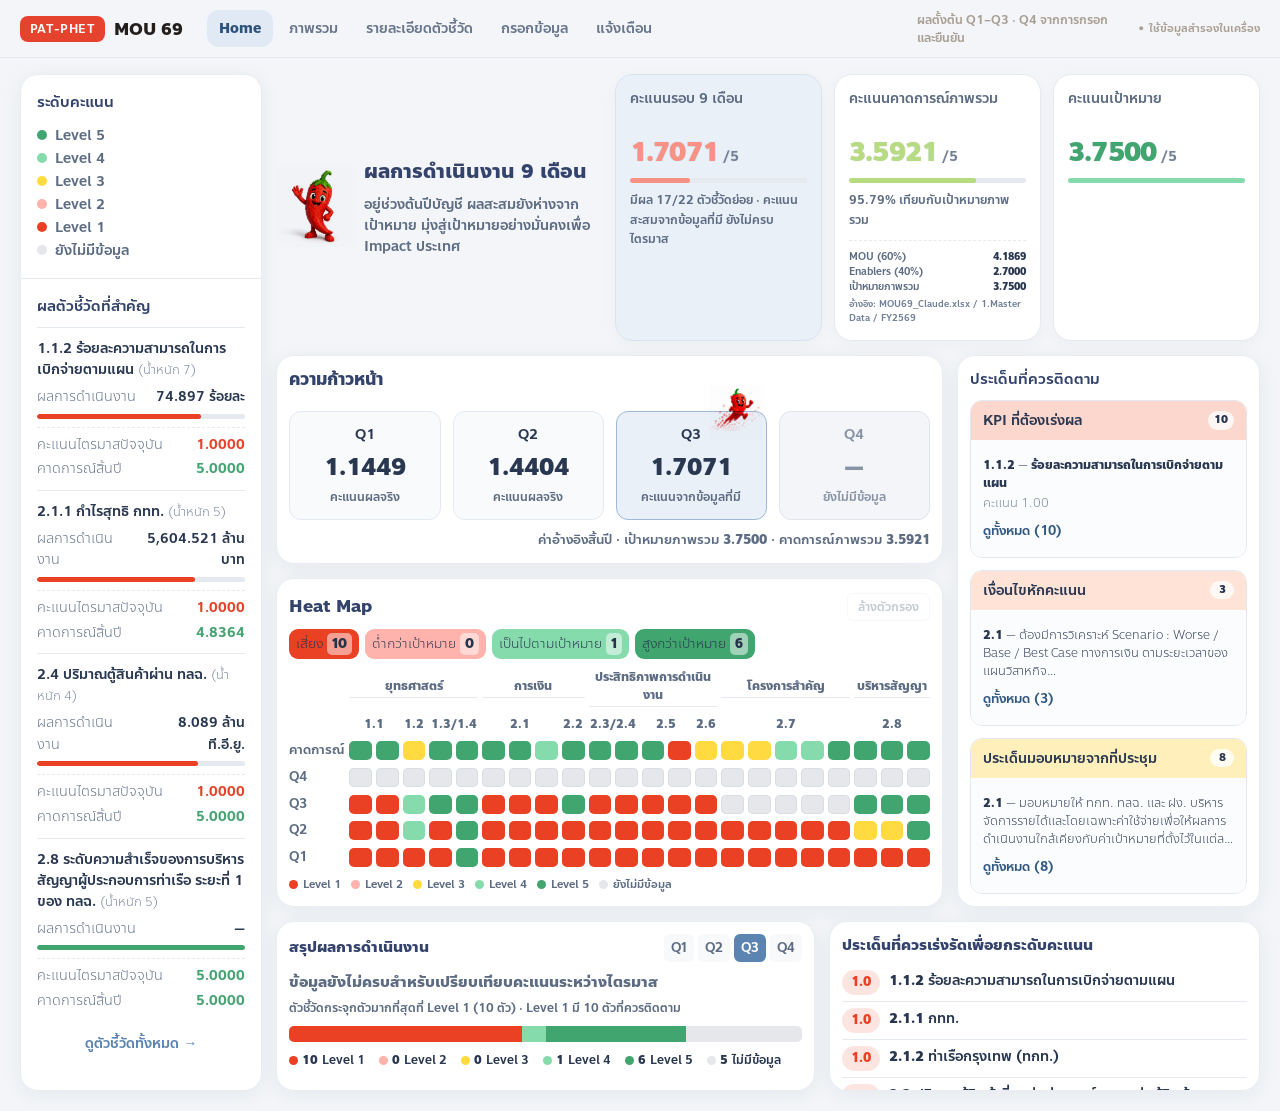
==== commit fe99a678: "Update MOU 69 dashboard to latest Final_Present build Replaces prior upload with the current index.h" ====
--- a/index.html
+++ b/index.html
@@ -3,19 +3,17 @@
 <head>
 <meta charset="UTF-8">
 <meta name="viewport" content="width=device-width, initial-scale=1.0">
-<title>PAT-PHET | MOU 69 Dashboard — UAT Prototype</title>
+<title>PAT-PHET | MOU 69 Dashboard</title>
 <link rel="preconnect" href="https://fonts.googleapis.com">
 <link rel="preconnect" href="https://fonts.gstatic.com" crossorigin>
 <link href="https://fonts.googleapis.com/css2?family=Bai+Jamjuree:wght@500;600;700&family=Sarabun:wght@400;500;600;700&display=swap" rel="stylesheet">
-
-
 <link rel="stylesheet" href="shared.css">
 <link rel="stylesheet" href="home.css">
 <link rel="stylesheet" href="reporting.css">
+<link rel="stylesheet" href="detail24.css">
 </head>
 <body>
 
-<div class="uat-banner">UAT Prototype — สำหรับทดสอบระบบเท่านั้น ข้อมูลในระบบนี้ไม่ถือเป็นผลการดำเนินงานอย่างเป็นทางการ</div>
 <header>
   <div class="logo"><span class="badge">PAT-PHET</span> MOU 69</div>
   <nav class="tabs">
@@ -25,7 +23,7 @@
     <button class="tab-btn" id="tabBtnEntry" onclick="switchTab('entry',this)">กรอกข้อมูล</button>
     <button class="tab-btn" id="tabBtnAlerts" onclick="switchTab('alerts',this)">แจ้งเตือน</button>
   </nav>
-  <div class="asof">ผลตั้งต้น Q1–Q2 · Q3 จากการกรอกและยืนยัน</div>
+  <div class="asof">ผลตั้งต้น Q1–Q3 · Q4 จากการกรอกและยืนยัน</div>
 </header>
 
 <main>
@@ -39,6 +37,7 @@
 <div id="quickDetailOverlay" onclick="if(event.target===this) closeQuickDetail()"></div>
 
 <script src="mou_data.js"></script>
+<script src="q3_baseline.js"></script>
 <script src="engine.js"></script>
 <script src="entry_config.js"></script>
 <script src="entry_store.js"></script>
@@ -48,5 +47,11 @@
 <script src="entry.js"></script>
 <script src="alerts.js"></script>
 <script src="all_kpis.js"></script>
+<script src="monthly_june.js"></script>
+<script src="numeric_detail.js"></script>
+<script src="detail_pattern.js"></script>
+<script src="api_config.js"></script>
+<script src="api_client.js"></script>
+<script src="remote_data_adapter.js"></script>
 </body>
 </html>
--- a/shared.css
+++ b/shared.css
@@ -10,7 +10,6 @@
 .tab-btn:hover { background: #dbe5ef; }
 .tab-btn.active { background: var(--nav-active); color: #fff; font-weight: 700; }
 .asof { margin-left: auto; color: var(--text3); font-size: 12px; }
-.uat-banner { background: #fff8e1; border-bottom: 1px solid #e8d488; color: #8a6d1a; font-size: 11px; text-align: center; padding: 4px 12px; line-height: 1.5; }
 main { max-width: 1720px; margin: 0 auto; padding: 24px 28px 56px; }
 .page { display: none; }
 .page.active { display: block; }
@@ -43,6 +42,9 @@
 .ovp-quickchips { display: flex; flex-wrap: wrap; align-items: center; gap: 8px; margin-bottom: 12px; }
 .ovp-chip { border: 1.5px solid var(--border); background: #fff; border-radius: 20px; padding: 7px 16px; font-family: inherit; font-size: 12.5px; font-weight: 600; cursor: pointer; display: flex; align-items: center; gap: 8px; color: var(--text2); }
 .ovp-chip b { font-size: 13px; font-weight: 800; }
+/* Same level-color dot convention as the Home legend (<i style="background:LV_COLORS[n]">) --
+   the exact colors already used by badges/heat map elsewhere, not a new palette. */
+.ovp-chip-dot { width: 9px; height: 9px; border-radius: 50%; display: inline-block; flex: 0 0 auto; }
 .ovp-chip.active { border-color: var(--text); color: var(--text); background: #f2efe8; }
 .ovp-chip.lv1 b { color: #8B0000; }
 .ovp-chip.lv2 b { color: #c96a1f; }
@@ -54,27 +56,72 @@
 .ovp-filterbar label { display: flex; flex-direction: column; gap: 4px; font-size: 11px; color: var(--text2); font-weight: 600; }
 .ovp-filterbar select { padding: 8px 10px; border: 1px solid var(--border); border-radius: 8px; font-family: inherit; font-size: 12.5px; background: #fff; color: var(--text); }
 .ovp-table-wrap { overflow-x: auto; background: var(--card); border: 1px solid var(--border); border-radius: 12px; box-shadow: var(--shadow); }
-.ovp-table { width: 100%; border-collapse: collapse; font-size: 12.5px; min-width: 1280px; }
-.ovp-table thead th { text-align: left; padding: 10px 10px; background: #f2efe8; border-bottom: 2px solid var(--border); white-space: nowrap; font-size: 11px; color: var(--text2); font-weight: 700; }
+.ovp-table { border-collapse: collapse; font-size: 12.5px; width: 1560px; table-layout: fixed; }
+/* Every header cell is centered regardless of its body alignment (KPI/name/narrative body stay
+   left, numeric body stays right) -- explicit per the Executive Scan Table spec. The <colgroup>
+   in renderOverview is the single column-width definition shared by thead and tbody. */
+.ovp-table thead th { text-align: center; padding: 10px 10px; background: #f2efe8; border-bottom: 2px solid var(--border); font-size: 11px; color: var(--text2); font-weight: 700; overflow-wrap: break-word; }
+/* Executive Scan Table: 1 KPI = 1 compact row (~60-80px), no narrative under the name anymore --
+   summary/problem/next-action are their own clamped columns (see .ovp-narrative-*). */
 .ovp-table tbody td { padding: 9px 10px; border-bottom: 1px solid var(--border); vertical-align: middle; }
+.ovp-table tbody td.num { text-align: right; }
 .ovp-row-main { background: #fff; }
 .ovp-row-sub td:first-child { padding-left: 0; }
 .ovp-row-sub { background: #fbfaf7; }
+/* Expanded child (sub) rows read lighter than their parent -- thinner weight across the whole
+   row, score badges included -- so the hierarchy (bold parent, light children) is visible at a
+   glance, not just from indent. font-weight cascades to plain text (name/narrative/status/unit/
+   result) automatically; the id <b> and the three score badges set their own weight and need an
+   explicit override. */
+.ovp-row-sub { font-weight: 300; font-size: 12px; }
+.ovp-row-sub .ovp-id-cell b { font-weight: 400; font-size: 12px; }
+.ovp-row-sub .ovp-badge,
+.ovp-row-sub .ovp-badge-forecast,
+.ovp-row-sub .ovp-badge-target { font-weight: 400; font-size: 12px; }
+.ovp-row-sub .ovp-narrative-text,
+.ovp-row-sub .ovp-status-txt { font-size: 12px; }
 .ovp-row-hidden { display: none; }
-.ovp-id-cell { display: flex; align-items: center; gap: 6px; white-space: nowrap; }
+.ovp-id-cell { display: flex; align-items: center; gap: 6px; white-space: nowrap; overflow: hidden; text-overflow: ellipsis; }
 .ovp-caret { width: 16px; height: 16px; border: none; background: none; cursor: pointer; font-size: 10px; color: var(--text2); flex: 0 0 auto; display: flex; align-items: center; justify-content: center; transition: transform 0.15s; }
 .ovp-caret.open { transform: rotate(90deg); }
 .ovp-caret.spacer { visibility: hidden; }
 .ovp-indent { display: inline-block; width: 14px; }
-.ovp-name-cell { max-width: 280px; }
+.ovp-name-cell { overflow-wrap: break-word; text-align: left; }
+/* คะแนน / คาดการณ์ / Target are deliberately three different visual weights (see app.js
+   ovpBadge/ovpForecastBadge/ovpTargetBadge) so they never read as "the same kind of score":
+   คะแนน = solid fill (primary, current); คาดการณ์ = tinted outline (a projection, lighter
+   weight); Target = neutral card (a reference value, never semantic red/green/yellow). */
 .ovp-badge { color: #fff; border-radius: 10px; padding: 2px 9px; font-weight: 700; font-size: 11.5px; display: inline-block; min-width: 44px; text-align: center; }
 .ovp-badge.empty { background: var(--lv-none); color: #6b615a; }
-.ovp-status-txt { font-size: 11.5px; color: var(--text2); max-width: 220px; display: block; }
-.ovp-owner-txt { font-size: 11.5px; color: var(--text); max-width: 180px; }
-.ovp-alert-flag { color: var(--brand); font-weight: 700; cursor: pointer; }
+.ovp-badge-forecast { border: 1.5px solid; border-radius: 10px; padding: 1px 8px; font-weight: 700; font-size: 11.5px; display: inline-block; min-width: 44px; text-align: center; }
+.ovp-badge-forecast.empty { border-color: var(--border); color: var(--text3); background: transparent; }
+.ovp-badge-target { background: #f2efe8; border: 1px solid #d8d3c4; color: var(--text); border-radius: 10px; padding: 2px 9px; font-weight: 700; font-size: 11.5px; display: inline-block; min-width: 44px; text-align: center; }
+.ovp-badge-target.empty { color: var(--text3); }
+.ovp-narrative-cell { overflow-wrap: break-word; text-align: left; }
+.ovp-narrative-text { display: -webkit-box; -webkit-line-clamp: 2; -webkit-box-orient: vertical; overflow: hidden; line-height: 1.5; font-size: 12px; color: var(--text2); }
+/* Parent rows show a derived roll-up (counts/ids from real child scores), never child narrative
+   text concatenated together -- kept visually distinct (italic) from a genuine leaf narrative. */
+.ovp-rollup-text { font-style: italic; color: var(--text2); }
+/* Centered to match the (centered) header above it -- a lone "—" or short status left-flush in a
+   wider column visually read as "misaligned" against the centered "สถานะ" header, even though the
+   underlying <td> boundary was already correct. */
+/* display:flex directly on a <td> can make the browser miscompute that cell's row-box height
+   independently of its siblings (the row divider then drifts out of sync with the rest of the
+   row, worse the taller the narrative cells next to it get) -- flex lives on an inner wrapper
+   instead, so the <td> itself stays a normal table-cell and the row's height/border is governed
+   the same way as every other cell in the row. */
+.ovp-status-cell { vertical-align: middle; }
+.ovp-status-inner { display: flex; align-items: center; justify-content: center; gap: 6px; overflow: hidden; height: 100%; }
+.ovp-status-txt { font-size: 11.5px; color: var(--text2); overflow-wrap: break-word; white-space: normal; }
+.ovp-alert-flag { color: var(--brand); font-weight: 700; cursor: pointer; flex: 0 0 auto; }
 .ovp-alert-none { color: var(--text3); }
 .ovp-detail-btn { border: 1px solid var(--border); background: #fff; border-radius: 6px; padding: 4px 10px; font-size: 11px; cursor: pointer; font-family: inherit; color: var(--text2); }
 .ovp-detail-btn:hover { background: #f2efe8; }
+/* Overview-only compact detail control (Detail page keeps its own .ovp-detail-btn look/behavior
+   in its child-KPI table -- see all_kpis.js -- untouched by this). */
+.ovp-action-cell { text-align: center; }
+.ovp-detail-icon { border: 1px solid var(--border); background: #fff; border-radius: 6px; width: 26px; height: 26px; line-height: 1; font-size: 15px; cursor: pointer; font-family: inherit; color: var(--text2); }
+.ovp-detail-icon:hover { background: #f2efe8; color: var(--text); }
 .ovp-empty-cell { color: var(--text3); }
 .ovp-cell-na { color: var(--text3); font-style: italic; cursor: help; }
 .ovp-cell-missing { color: var(--text3); cursor: help; }
@@ -82,15 +129,21 @@
 .dtl-sidebar { background: var(--card); border: 1px solid var(--border); border-radius: 12px; padding: 10px; box-shadow: var(--shadow); }
 .dtl-sec-title { font-weight: 700; font-size: 12px; padding: 8px 6px; cursor: pointer; color: var(--text); }
 .dtl-sec-body { padding-left: 2px; }
-.dtl-node { padding: 5px 6px; font-size: 12px; cursor: pointer; border-radius: 6px; display: flex; align-items: center; gap: 6px; color: var(--text2); }
+.dtl-node { padding: 5px 6px; font-size: 12px; cursor: pointer; border-radius: 6px; display: flex; align-items: center; gap: 6px; color: var(--text2); font-weight: 400; }
 .dtl-node:hover { background: #f2efe8; }
-.dtl-node.active { background: var(--brand); color: #fff; font-weight: 700; }
+.dtl-node.active { background: var(--brand); color: #fff; font-weight: 500; box-shadow: inset 3px 0 0 var(--brand); }
+.dtl-node.dtl-node-child { font-weight: 300; color: var(--text3); }
+.dtl-node.dtl-node-child.active { color: #fff; font-weight: 500; }
 .dtl-node-label { flex: 1; overflow: hidden; text-overflow: ellipsis; white-space: nowrap; }
+.dtl-node-id { font-weight: 400; }
 .dtl-score-chip { font-size: 10px; border-radius: 8px; padding: 1px 6px; color: #fff; flex: 0 0 auto; }
 .dtl-caret { width: 12px; display: inline-block; font-size: 9px; flex: 0 0 auto; }
 .dtl-main { display: flex; flex-direction: column; gap: 14px; min-width: 0; }
 .dtl-header-card { background: var(--card); border: 1px solid var(--border); border-radius: 12px; padding: 14px 16px; box-shadow: var(--shadow); }
 .dtl-breadcrumb { font-size: 11.5px; color: var(--text3); margin-bottom: 6px; }
+/* KPI Info box, made one level more prominent than the plain-white cards below it */
+.dtl-header-card-lead { background: var(--bg); border-color: var(--border); }
+.dtl-kpi-title-line { font-size: 17px; font-weight: 600; color: var(--text); margin-bottom: 10px; }
 .dtl-h1 { font-size: 18px; font-weight: 800; color: var(--text); }
 .dtl-id-badge { color: var(--brand); margin-right: 6px; }
 .dtl-meta-grid { display: grid; grid-template-columns: repeat(4,1fr); gap: 10px; margin-top: 12px; }
@@ -100,25 +153,66 @@
 .dtl-qbtn { border: 1px solid var(--border); background: #fff; border-radius: 6px; padding: 5px 12px; font-size: 12px; cursor: pointer; font-family: inherit; color: var(--text2); }
 .dtl-qbtn.active { background: var(--brand); color: #fff; border-color: var(--brand); }
 .dtl-qbtn.disabled { opacity: 0.45; cursor: not-allowed; }
+
+/* Quarter Switcher -- a navigation strip (underline tabs), never 4 boxed buttons */
+.dtl-qswitcher { display: flex; gap: 10px; }
+.dtl-qswitch-btn { border: 1.5px solid var(--border); background: var(--card); border-radius: 999px; padding: 8px 22px; cursor: pointer; font-family: inherit; font-size: 13.5px; font-weight: 500; color: var(--text2); transition: background .15s, color .15s, border-color .15s; }
+.dtl-qswitch-btn:hover { background: var(--bg); border-color: var(--text3); }
+.dtl-qswitch-btn.active { background: var(--brand); border-color: var(--brand); color: #fff; font-weight: 600; }
+.dtl-qswitch-btn.empty { opacity: 0.5; }
+
 .dtl-cards { display: grid; grid-template-columns: repeat(4,1fr); gap: 12px; }
-.dtl-card { border-radius: 12px; padding: 14px; box-shadow: var(--shadow); }
+.dtl-card { background: var(--card); border: 1px solid var(--border); border-left: 4px solid var(--border); border-radius: 12px; padding: 14px; box-shadow: var(--shadow); }
+
+/* KPI Information Header -- ONE box, label:value rows. Labels carry the weight; values stay
+   Regular 400 (brief Round-4 §2) -- including the id/name row, which is only larger in SIZE. */
+.dtl-info-rows { display: flex; flex-direction: column; gap: 9px; margin-top: 8px; }
+.dtl-info-row { display: flex; flex-wrap: wrap; gap: 8px; align-items: baseline; }
+.dtl-info-row.split { gap: 32px; }
+.dtl-info-pair { display: flex; gap: 8px; align-items: baseline; }
+.dtl-info-label { font-size: 13px; font-weight: 500; color: var(--text2); flex: 0 0 auto; }
+.dtl-info-val { font-size: 14px; font-weight: 400; color: var(--text); }
+
+/* 3-column metrics -- one flat region, thin rules only, never 3 cards */
+.dtl-metrics-row { display: grid; grid-template-columns: 1fr 1fr 1fr; text-align: center; padding: 16px 0; border-top: 1px solid var(--border); border-bottom: 1px solid var(--border); }
+.dtl-metric-col { position: relative; padding: 0 10px; }
+.dtl-metric-col + .dtl-metric-col::before { content: ''; position: absolute; left: 0; top: 4px; bottom: 4px; width: 1px; background: var(--border); }
+.dtl-metric-label { font-size: 11.5px; font-weight: 500; color: var(--text2); margin-bottom: 6px; }
+.dtl-metric-val { font-size: 22px; font-weight: 600; color: var(--text); font-variant-numeric: tabular-nums; }
+.dtl-metric-unit { font-size: 12px; font-weight: 400; color: var(--text2); }
+.dtl-metric-sub { margin-top: 6px; font-size: 11.5px; color: var(--text2); }
+.dtl-metric-sub b { font-weight: 700; font-variant-numeric: tabular-nums; }
+
+/* Flowing sections (Performance Bar, Monthly Trend) -- no card shell, just a plain heading */
+.dtl-flow-section { padding-top: 4px; }
+.dtl-flow-title { font-size: 13px; font-weight: 600; color: var(--text); margin-bottom: 12px; }
+
+/* Bullet-style Performance Bar -- one axis: MOU thresholds + forecast, not time/% */
+.dtl-bullet-track { position: relative; height: 8px; background: var(--bg); border-radius: 4px; margin: 10px 6px 24px; }
+.dtl-bullet-fill { position: absolute; inset: 0 auto 0 0; height: 100%; border-radius: 4px; transition: width 0.3s, background 0.3s; }
+.dtl-bullet-caption { font-size: 11px; font-weight: 300; color: var(--text3); }
+
+/* Scoring-criteria reference chips, right under the bar -- not interactive, not colored per level */
+.dtl-criteria-label { font-size: 11px; font-weight: 500; color: var(--text2); margin-top: 16px; margin-bottom: 6px; }
+.dtl-criteria-chips { display: flex; flex-wrap: wrap; gap: 8px; }
+.dtl-chip { display: inline-flex; align-items: center; padding: 5px 12px; border-radius: 999px; border: 1px solid var(--border); background: var(--bg); font-size: 11.5px; font-weight: 400; color: var(--text2); }
+.dtl-chip.lv5 { background: #fff; border-color: var(--text3); font-weight: 600; color: var(--text); }
+
+/* Monthly line/dot trend -- replaces the 9-bar grid entirely */
+
+/* Observation -- text block with a thin accent line, never a boxed card */
+.dtl-observation { border-left: 3px solid var(--brand); padding: 2px 0 2px 14px; }
+.dtl-observation-title { font-size: 11px; font-weight: 500; color: var(--text2); margin-bottom: 4px; }
 .dtl-card-label { font-size: 11.5px; font-weight: 700; margin-bottom: 6px; }
-.dtl-card-val { font-size: 20px; font-weight: 800; }
+.dtl-card-val { font-size: 20px; font-weight: 800; font-variant-numeric: tabular-nums; }
 .dtl-card-sub { font-size: 10.5px; margin-top: 4px; opacity: 0.85; }
-.dtl-card.c-actual { background: #fff8e1; border: 1px solid #f0d98a; }
-.dtl-card.c-score { background: #fdecec; border: 1px solid #f0b3b3; }
-.dtl-card.c-fcresult { background: #eaf1fb; border: 1px solid #b9cdec; }
-.dtl-card.c-fcscore { background: #eafaf1; border: 1px solid #a9e0c0; }
 .dtl-section-card { background: var(--card); border: 1px solid var(--border); border-radius: 12px; padding: 14px 16px; box-shadow: var(--shadow); }
-.dtl-monthly-row { display: flex; align-items: center; gap: 10px; padding: 4px 0; font-size: 11.5px; }
-.dtl-monthly-label { width: 52px; color: var(--text2); flex: 0 0 auto; }
-.dtl-monthly-bar-wrap { flex: 1; background: var(--bg); border-radius: 4px; overflow: hidden; height: 14px; }
-.dtl-monthly-bar { height: 100%; background: var(--brand); }
-.dtl-monthly-val { width: 70px; text-align: right; font-weight: 600; flex: 0 0 auto; }
 .dtl-cumulative-note { margin-top: 10px; font-size: 11.5px; color: var(--text2); border-top: 1px dashed var(--border); padding-top: 8px; }
-.dtl-qtable { width: 100%; border-collapse: collapse; font-size: 12px; margin-top: 8px; }
-.dtl-qtable th { text-align: left; padding: 6px 8px; background: var(--bg); border-bottom: 2px solid var(--border); font-size: 10.5px; color: var(--text2); }
-.dtl-qtable td { padding: 6px 8px; border-bottom: 1px solid var(--border); }
+.dtl-qtable { width: 100%; border-collapse: collapse; font-size: 12px; margin-top: 8px; font-variant-numeric: tabular-nums; }
+.dtl-qtable th { text-align: left; padding: 6px 8px; background: var(--bg); border-bottom: 2px solid var(--border); font-size: 10.5px; color: var(--text2); font-weight: 500; }
+.dtl-qtable td { padding: 6px 8px; border-bottom: 1px solid var(--border); font-weight: 400; }
+.dtl-qtable tr.current-q { background: var(--bg); box-shadow: inset 3px 0 0 var(--brand); }
+.dtl-qtable tr.current-q td:first-child { font-weight: 500; }
 .dtl-forecast-row { margin-top: 10px; display: flex; gap: 16px; flex-wrap: wrap; align-items: center; font-size: 12px; background: var(--bg); border-radius: 8px; padding: 8px 12px; }
 .dtl-support-grid { display: grid; grid-template-columns: 1fr 1fr; gap: 14px; }
 .dtl-support-item { margin-bottom: 4px; }
@@ -129,29 +223,32 @@
 .dtl-criteria-table td { padding: 4px 6px; border-bottom: 1px solid var(--border); text-align: center; }
 .dtl-criteria-table th { padding: 4px 6px; border-bottom: 1px solid var(--border); text-align: center; }
 .dtl-page-title { font-size: 20px; font-weight: 800; color: var(--brand); margin-bottom: 2px; }
-.dtl-progress-labels { display: flex; justify-content: space-between; font-size: 10.5px; color: var(--text2); margin-bottom: 4px; }
-.dtl-progress-track { height: 20px; background: var(--bg); border: 1px solid var(--border); border-radius: 10px; overflow: hidden; position: relative; }
-.dtl-progress-fill { height: 100%; background: var(--brand); border-radius: 10px 0 0 10px; transition: width 0.3s; }
-.dtl-progress-stats { display: flex; gap: 24px; margin-top: 10px; flex-wrap: wrap; }
-.dtl-progress-stat { font-size: 11.5px; color: var(--text2); }
-.dtl-progress-stat b { display: block; font-size: 16px; color: var(--text); font-weight: 800; }
-.dtl-monthly-mini { margin-top: 12px; padding-top: 10px; border-top: 1px dashed var(--border); }
-.dtl-monthly-mini-title { font-size: 10.5px; color: var(--text3); margin-bottom: 4px; }
-.dtl-monthly-mini-row { display: flex; flex-wrap: wrap; gap: 10px; font-size: 11px; color: var(--text2); }
-.dtl-monthly-mini-row span b { color: var(--text); font-weight: 700; }
+
+.dtl-monthly-mini-unit { font-size: 10px; font-weight: 300; opacity: 0.8; }
+
+/* Monthly data -- always 12 equal columns so the layout never reflows across quarters */
+.dtl-monthly-grid { display: grid; grid-template-columns: repeat(12, minmax(0,1fr)); gap: 4px; text-align: center; }
+.dtl-monthly-cell { text-align: center; }
+.dtl-monthly-month { display: block; width: 100%; font-size: 10.5px; font-weight: 400; color: var(--text3); text-align: center; }
+.dtl-monthly-val { display: block; width: 100%; font-size: 8px; font-weight: 400; color: var(--text); font-variant-numeric: tabular-nums; text-align: center; margin-top: 3px; }
+
+.dtl-trend-text { font-size: 13px; color: var(--text); line-height: 1.6; }
 .dtl-owners { display: flex; flex-direction: column; gap: 12px; }
-.dtl-owner-card { background: var(--card); border: 1px solid var(--border); border-radius: 12px; padding: 12px; box-shadow: var(--shadow); display: flex; gap: 10px; align-items: flex-start; }
-.dtl-owner-role { font-size: 10.5px; color: var(--text2); font-weight: 700; margin-bottom: 6px; }
-.dtl-owner-name { font-size: 12px; color: var(--text); padding: 2px 0; }
+.dtl-owner-card { background: var(--card); border: 1px solid var(--border); border-radius: 12px; padding: 12px; box-shadow: var(--shadow); display: flex; flex-direction: column; gap: 10px; }
+.dtl-owner-role { font-size: 10.5px; color: var(--text2); font-weight: 700; }
+.dtl-owner-people { display: flex; flex-direction: column; gap: 8px; }
+.dtl-person { display: flex; align-items: center; gap: 8px; }
+.dtl-owner-name { font-size: 12px; color: var(--text); font-weight: 400; }
 .dtl-owner-card.primary { border-color: var(--brand); background: #fdf3f1; }
 .dtl-owner-card.primary .dtl-owner-role { color: var(--brand); font-size: 11.5px; }
 .dtl-owner-card.primary .dtl-owner-name { font-size: 13.5px; font-weight: 700; }
 .dtl-owner-card.secondary .dtl-owner-name { font-weight: 600; }
 .dtl-owner-card.compact { padding: 10px; }
-.dtl-owner-card.compact .dtl-owner-name { font-size: 11.5px; padding: 1px 0; }
-.dtl-avatar { width: 34px; height: 34px; border-radius: 50%; background: var(--border); color: var(--text2); display: flex; align-items: center; justify-content: center; font-size: 13px; font-weight: 700; flex: 0 0 auto; }
-.dtl-owner-card.primary .dtl-avatar { width: 42px; height: 42px; background: var(--brand); color: #fff; }
-.dtl-owner-body { flex: 1; min-width: 0; }
+.dtl-owner-card.compact .dtl-owner-name { font-size: 11.5px; }
+.dtl-owner-card.compact .dtl-avatar { width: 26px; height: 26px; }
+.dtl-avatar { width: 34px; height: 34px; border-radius: 50%; display: flex; align-items: center; justify-content: center; flex: 0 0 auto; }
+.dtl-avatar-icon { width: 58%; height: 58%; }
+.dtl-owner-card.primary .dtl-avatar { width: 40px; height: 40px; }
 .entry-header-card { background: var(--card); border: 1px solid var(--border); border-radius: 12px; padding: 14px 16px; box-shadow: var(--shadow); margin-bottom: 14px; }
 .entry-header-row { display: flex; align-items: center; justify-content: space-between; gap: 14px; flex-wrap: wrap; }
 .entry-header-sub { font-size: 12px; color: var(--text2); margin-top: 2px; }
@@ -335,6 +432,8 @@
 .alert-preview-field { display: flex; gap: 8px; padding: 4px 0; font-size: 12.5px; color: var(--text2); }
 .alert-preview-field b { color: var(--text); }
 .alert-preview-body { background: var(--bg); border-radius: 8px; padding: 10px 12px; font-size: 12px; color: var(--text); line-height: 1.7; margin: 8px 0; white-space: pre-line; }
+@font-face { font-family: Anakotmai; src: url('assets/fonts/anakotmai-light.woff2') format('woff2'); font-weight: 100 399; font-display: swap; }
+@font-face { font-family: Anakotmai; src: url('assets/fonts/anakotmai-medium.woff2') format('woff2'); font-weight: 400 699; font-display: swap; }
 @font-face { font-family: Anakotmai; src: url('assets/fonts/anakotmai-bold.woff2') format('woff2'); font-weight: 700 900; font-display: swap; }
 :root { --font-display: Anakotmai,sans-serif; }
 body { font-family: Anakotmai,sans-serif; }
@@ -354,6 +453,8 @@
 body:has(#page-detail.active) main { max-width: 1920px; padding: 16px 20px 20px; }
 body:has(#page-detail.active) .tab-btn { background: transparent; color: #68758c; border-radius: 12px; font-size: 14px; padding: 8px 12px; }
 body:has(#page-detail.active) .tab-btn.active { background: #e1e9f4; color: #2d527c; }
+body:has(#page-detail.active) header .asof { display: none; }
+body:has(#page-detail.active) header #dataSourceBadge { display: none; }
 #page-detail { --brand: #315880; --bg: #f3f5f8; --card: #fff; --text: #293750; --text2: #5d6c83; --text3: #738096; --border: #e5eaf1; --shadow: 0 4px 20px #273c5710; line-height: 1.6; color: var(--text); }
 #page-detail .dtl-shell { grid-template-columns: minmax(230px,20fr) minmax(0,60fr) minmax(190px,20fr); gap: 14px; }
 #page-detail .dtl-header-card { border-radius: 18px; border: 1px solid var(--border); box-shadow: var(--shadow); padding: 14px 16px; }
@@ -362,46 +463,54 @@
 #page-detail .dtl-owner-card { border-radius: 18px; border: 1px solid var(--border); box-shadow: var(--shadow); padding: 14px 16px; }
 #page-detail .dtl-card { border-radius: 18px; border: 1px solid var(--border); box-shadow: var(--shadow); padding: 14px 16px; }
 #page-detail .dtl-sec-title { font-size: 14px; }
-#page-detail .dtl-node { font-size: 14px; }
+#page-detail .dtl-node { font-size: 11.5px; }
 #page-detail .dtl-owner-name { font-size: 14px; }
 #page-detail .dtl-node { align-items: flex-start; padding: 8px 6px; }
 #page-detail .dtl-node-label { white-space: normal; overflow: visible; line-height: 1.5; }
 #page-detail .dtl-node.active { background: #e1e9f4; color: #2d527c; }
 #page-detail .dtl-node:hover { background: #eef3f9; }
-#page-detail .dtl-score-chip { font-size: 12px; color: #293750; }
+#page-detail .dtl-score-chip { font-size: 9.5px; color: #293750; }
 #page-detail .dtl-h1 { font-size: 20px; line-height: 1.5; }
 #page-detail .card-title { font-size: 17px; margin-bottom: 10px; }
 #page-detail .dtl-page-title { font-size: 20px; }
-#page-detail .dtl-meta-grid { grid-template-columns: repeat(3,minmax(0,1fr)); gap: 14px; }
+#page-detail .dtl-meta-grid { grid-template-columns: repeat(2,minmax(0,1fr)); gap: 14px; max-width: 320px; }
 #page-detail .dtl-meta-item { font-size: 12px; color: var(--text2); }
 #page-detail .dtl-card-sub { font-size: 12px; color: var(--text2); }
 #page-detail .dtl-breadcrumb { font-size: 12px; color: var(--text2); }
 #page-detail .dtl-owner-role { font-size: 12px; color: var(--text2); }
-#page-detail .dtl-monthly-mini-title { font-size: 12px; color: var(--text2); }
+#page-detail .dtl-monthly-month { font-size: 11.5px; }
+#page-detail .dtl-monthly-val { font-size: 9px; }
+#page-detail .dtl-qswitch-btn { font-size: 15px; padding: 9px 26px; }
+#page-detail .dtl-metric-label { font-size: 12.5px; }
+#page-detail .dtl-metric-val { font-size: 24px; }
+#page-detail .dtl-metric-unit { font-size: 13px; }
+#page-detail .dtl-metric-sub { font-size: 12.5px; }
+#page-detail .dtl-metric-sub b { font-size: 14px; }
+#page-detail .dtl-flow-title { font-size: 15px; }
+#page-detail .dtl-bullet-caption { font-size: 12px; }
+#page-detail .dtl-kpi-title-line { font-size: 20px; }
+#page-detail .dtl-criteria-label { font-size: 12.5px; }
+#page-detail .dtl-chip { font-size: 12.5px; padding: 6px 14px; }
+#page-detail .dtl-monthly-mini-unit { font-size: 11px; }
+#page-detail .dtl-observation-title { font-size: 12px; }
+#page-detail .dtl-trend-text { font-size: 14px; }
 #page-detail .dtl-source-note { font-size: 12px; color: var(--text2); }
 #page-detail .dtl-meta-item b { font-size: 14px; }
 #page-detail .dtl-card-label { font-size: 14px; }
 #page-detail .dtl-support-label { font-size: 14px; }
 #page-detail .dtl-support-val { font-size: 14px; }
-#page-detail .dtl-progress-labels { font-size: 14px; }
-#page-detail .dtl-progress-stat { font-size: 14px; }
 #page-detail .dtl-qtable { font-size: 14px; }
 #page-detail .dtl-qtable th { font-size: 14px; }
-#page-detail .dtl-monthly-mini-row { font-size: 14px; }
 #page-detail .dtl-criteria-table { font-size: 14px; }
 #page-detail .dtl-cards { grid-template-columns: repeat(2,minmax(0,1fr)); gap: 12px; }
 #page-detail .dtl-card { background: #f8fafc; }
-#page-detail .dtl-card.c-actual { background: #eaf0f8; border-color: #d9e3f0; }
 #page-detail .dtl-card-val { font-size: 27px; line-height: 1.4; color: #293750; }
 #page-detail .dtl-qbtn { font-size: 14px; border-radius: 10px; padding: 8px 12px; }
 #page-detail .dtl-qbtn.active { background: #e1e9f4; color: #2d527c; border-color: #9fb8d5; }
 #page-detail .dtl-qbtn.empty { background: #f3f5f8; color: #8793a4; }
 #page-detail button:focus-visible { outline: 3px solid #557ba6; outline-offset: 3px; }
 #page-detail .dtl-owner-card.primary { background: #eaf0f8; border-color: #d9e3f0; }
-#page-detail .dtl-owner-card.primary .dtl-avatar { background: #315880; }
 #page-detail .dtl-source-note { margin: 10px 0; line-height: 1.6; }
-#page-detail .dtl-reconciliation { margin-top: 14px; padding: 12px; border: 1px solid #d9e3f0; border-radius: 10px; background: #eef3f9; font-size: 14px; }
-#page-detail .dtl-reconciliation.needs-review { background: #fff8df; border-color: #e9d68d; }
 #page-detail .dtl-qtable th { padding: 10px 8px; }
 #page-detail .dtl-qtable td { padding: 10px 8px; }
 #page-detail .dtl-section-card { overflow-x: auto; }
@@ -438,8 +547,22 @@
 @media(max-width:760px) {
   #page-detail .dtl-qtable { min-width: 580px; }
 }
+@media(max-width:600px) {
+  #page-detail .dtl-hero { grid-template-columns: 1fr; }
+  #page-detail .dtl-qswitcher { flex-wrap: wrap; }
+  #page-detail .dtl-qswitch-btn { min-width: 45%; }
+}
 @media(max-width:450px) {
   #page-detail .dtl-cards { grid-template-columns: 1fr; }
 }
 .reported-text { font-size: 12px; line-height: 1.6; color: #5d6c83; margin-top: 6px; white-space: pre-wrap; overflow-wrap: anywhere; }
 #page-detail .dtl-support-val { white-space: pre-wrap; overflow-wrap: anywhere; }
+
+/* UAT Data transfer controls — additive only; existing UI styles remain unchanged */
+.entry-data-tools { display:flex; align-items:center; gap:5px; flex-wrap:wrap; }
+.entry-data-btn { border:1px solid var(--border); background:#fff; border-radius:8px; padding:7px 10px; font-size:11.5px; cursor:pointer; font-family:inherit; color:var(--text2); white-space:nowrap; }
+.entry-data-btn:hover { background:#f2efe8; color:var(--brand); border-color:var(--brand); }
+@media (max-width: 900px) {
+  .entry-header-right { flex-wrap:wrap; justify-content:flex-end; }
+  .entry-data-tools { order:3; width:100%; justify-content:flex-end; }
+}
--- a/home.css
+++ b/home.css
@@ -15,14 +15,16 @@
 .legend-row i { width: 10px; height: 10px; border-radius: 50%; display: inline-block; flex: 0 0 auto; }
 .hl-kpi { padding: 11px 0; border-top: 1px solid var(--home-border); }
 .hl-kpi:first-child { border-top: none; padding-top: 0; }
-.hl-kpi-id { font-size: 10.5px; color: var(--home-text-3); }
-.hl-kpi-label { font-size: 12px; font-weight: 600; margin: 2px 0 6px; line-height: 1.35; color: var(--home-text); }
-.hl-kpi-scores { font-size: 13px; font-weight: 700; margin-bottom: 5px; }
-.hl-kpi-scores .fc { font-size: 11px; font-weight: 600; margin-left: 6px; opacity: .8; }
-.hl-kpi-bar { height: 6px; border-radius: 3px; background: var(--home-border); overflow: hidden; margin-bottom: 5px; }
+.hl-kpi-name { font-size: 12.5px; font-weight: 600; line-height: 1.4; color: var(--home-text); margin-bottom: 6px; }
+.hl-kpi-sub { font-size: 10.5px; font-weight: 300; color: var(--home-text-3); }
+.hl-kpi-result-row { display: flex; justify-content: space-between; gap: 10px; font-size: 11.5px; font-weight: 300; color: var(--home-text-2); margin-bottom: 4px; }
+.hl-kpi-result-row b { font-weight: 400; color: var(--home-text); font-variant-numeric: tabular-nums; text-align: right; }
+.hl-kpi-bar { height: 6px; border-radius: 3px; background: var(--home-border); overflow: hidden; margin-bottom: 8px; }
 .hl-kpi-bar-fill { height: 100%; border-radius: 3px; }
-.hl-kpi-meta { display: flex; justify-content: space-between; font-size: 10px; color: var(--home-text-3); }
-.hl-kpi-more { display: block; text-align: center; margin-top: 12px; font-size: 12px; font-weight: 700; color: var(--home-blue); cursor: pointer; background: none; border: none; font-family: inherit; width: 100%; padding: 6px 0; }
+.hl-kpi-scorebox { display: flex; flex-direction: column; gap: 3px; padding-top: 6px; border-top: 1px dashed var(--home-border); }
+.hl-kpi-scorerow { display: flex; justify-content: space-between; align-items: baseline; font-size: 12px; font-weight: 300; color: var(--home-text-2); }
+.hl-kpi-scorerow b { font-weight: 400; font-variant-numeric: tabular-nums; text-align: right; }
+.hl-kpi-more { display: block; text-align: center; margin-top: 12px; font-size: 12px; font-weight: 500; color: var(--home-blue); cursor: pointer; background: none; border: none; font-family: inherit; width: 100%; padding: 6px 0; }
 .hl-kpi-more:hover { text-decoration: underline; }
 .hero-masthead { display: flex; align-items: center; gap: 18px; padding: 4px 4px 18px; }
 .hero-mascot { width: 66px; height: 66px; flex: 0 0 auto; background: var(--home-surface-soft); border-radius: 22px; display: flex; align-items: center; justify-content: center; box-shadow: var(--home-shadow-sm); }
@@ -36,6 +38,15 @@
 .score-card-val { font-family: var(--font-display); font-size: 30px; font-weight: 700; line-height: 1; }
 .score-card .score-bar { margin-top: 12px; height: 6px; }
 .score-card-sub { font-size: 11px; color: var(--home-text-2); margin-top: 8px; }
+/* Static Master Data reference block (MASTER_DATA_REFERENCE_FY2569 in app.js) -- deliberately
+   compact/small: this card's own big number is the live MOU-only engine score; this sub-block is
+   a verified, separate organization-level (MOU 60% + Enablers 40%) figure shown alongside it. */
+.score-card-orgref { margin-top: 10px; padding-top: 8px; border-top: 1px dashed var(--home-border); text-align: left; }
+.score-card-orgref-row { display: flex; justify-content: space-between; gap: 8px; font-size: 10px; line-height: 1.5; color: var(--home-text-2); }
+.score-card-orgref-row b { color: var(--home-text); font-weight: 700; font-variant-numeric: tabular-nums; }
+.score-card-orgref-row.total { font-weight: 700; }
+.score-card-orgref-row.total span, .score-card-orgref-row.total b { color: var(--home-navy); }
+.score-card-orgref-source { font-size: 9px; color: var(--home-text-3); margin-top: 3px; }
 .trail-chart { margin-top: 2px; }
 .trail-plot { position: relative; height: 120px; }
 .trail-svg { width: 100%; height: 100%; display: block; }
@@ -48,7 +59,7 @@
 .trail-mascot img { width: 100%; height: 100%; object-fit: contain; }
 .home-panel.heatmap-panel { display: flex; flex-direction: column; }
 .hm-pills { display: flex; gap: 10px; flex-wrap: wrap; margin-bottom: 18px; }
-.hm-pill { display: flex; align-items: center; gap: 8px; border: none; border-radius: 8px; padding: 7px 8px 7px 14px; font-size: 12px; font-weight: 700; color: #fff; cursor: pointer; font-family: inherit; opacity: .55; transition: opacity .12s; }
+.hm-pill { display: flex; align-items: center; gap: 8px; border: none; border-radius: 8px; padding: 7px 8px 7px 14px; font-size: 12px; font-weight: 300; color: #fff; cursor: pointer; font-family: inherit; opacity: .55; transition: opacity .12s; }
 .hm-pill.on { opacity: 1; }
 .hm-pill b { background: rgba(255,255,255,.32); border-radius: 5px; padding: 1px 9px; }
 .hm-cathead { font-size: 11px; text-align: center; color: var(--home-text-2); font-weight: 700; padding-bottom: 6px; border-bottom: 1px solid var(--home-border); margin-bottom: 6px; }
@@ -109,7 +120,7 @@
 #page-home .score-card-sub { line-height: 1.6; }
 #page-home .score-of { font-size: 14px; margin-left: 5px; letter-spacing: 0; }
 #page-home .score-bar { height: 5px; }
-#page-home .hl-kpi-id { font-size: 12px; }
+#page-home .hl-kpi-sub { font-size: 12px; }
 #page-home .hl-kpi-bar { height: 5px; }
 #page-home .trail-tick-label { font-size: 12px; }
 #page-home .trail-tick-val.empty { font-size: 12px; }
@@ -160,6 +171,8 @@
 #page-home .home-grid>aside:first-child { grid-column: 1; grid-row: 1/5; display: flex; flex-direction: column; gap: 0; background: white; border: 1px solid #e9edf3; border-radius: 18px; box-shadow: var(--home-shadow); min-height: 0; }
 #page-home .home-grid>aside:first-child>.home-panel { border: 0; border-radius: 0; box-shadow: none; background: transparent; padding: 16px; }
 #page-home .home-grid>aside:first-child>.home-panel+ .home-panel { border-top: 1px solid var(--home-border); }
+#page-home .home-grid>aside:is(:first-child,:last-child) .mini-title { font-weight: 600; }
+#page-home .home-grid>aside:is(:first-child,:last-child) .watch-card-head { font-weight: 500; }
 #page-home .hero-masthead { grid-column: 2; grid-row: 1; gap: 12px; padding: 8px 0; min-width: 0; }
 #page-home .hero-mascot { flex-shrink: 0; }
 #page-home .hero-text h1 { font-size: 23px; line-height: 1.4; margin-bottom: 8px; }
@@ -190,10 +203,9 @@
 #page-home .mini-title { font-size: 15px; margin-bottom: 10px; }
 #page-home .legend-row { font-size: 14px; line-height: 1.5; padding: 1px 0; }
 #page-home .hl-kpi { padding: 10px 0; }
-#page-home .hl-kpi-label { font-size: 14px; margin: 4px 0 6px; }
-#page-home .hl-kpi-scores { font-size: 15px; }
-#page-home .hl-kpi-meta { font-size: 12px; line-height: 1.4; }
-#page-home .hl-kpi-bar { margin: 6px 0; }
+#page-home .hl-kpi-name { font-size: 14px; }
+#page-home .hl-kpi-result-row,#page-home .hl-kpi-scorerow { font-size: 13.5px; }
+#page-home .hl-kpi-bar { margin: 6px 0 8px; }
 #page-home .hl-kpi-more { margin-top: 6px; font-size: 14px; }
 #page-home .trail-plot { height: 86px; }
 #page-home .trail-ticks { margin-top: 4px; }
@@ -302,7 +314,7 @@
 #page-home .hm-cell.dim { opacity: .28; }
 #page-home .dist-chip { color: #293750!important; }
 #page-home .score-card-val { text-shadow: 0 0 1px #29375040; }
-#page-home .hl-kpi-scores { text-shadow: 0 0 1px #29375040; }
+#page-home .hl-kpi-scorerow b { text-shadow: 0 0 1px #29375040; }
 #page-home .hero-mascot { width: 115px; height: 125px; background: transparent; }
 #page-home .hero-mascot img { mix-blend-mode: multiply; }
 #page-home .trail-mascot img { mix-blend-mode: multiply; }
@@ -343,9 +355,17 @@
 #page-home .hm-cell { height: 19px; }
 #page-home .hm-cathead { line-height: 1.5; }
 #page-home .hm-pills { flex-wrap: wrap; }
-#page-home .watch-card-body>.issue-item { display: block; -webkit-line-clamp: unset; overflow: visible; }
-#page-home .watch-card { overflow: visible; min-height: 0; }
-#page-home .watch-card-body { overflow: visible; max-height: none; }
+/* The previewed item (before "ดูทั้งหมด") must stay inside its card -- clamp + hide overflow
+   instead of "visible/unset" (that let a long KPI label + status run past the card's bottom
+   edge, since #issues gives each of the 3 cards a fixed fractional height). */
+#page-home .watch-card-body>.issue-item { display: -webkit-box; -webkit-line-clamp: 3; overflow: hidden; }
+#page-home .watch-card { overflow: hidden; min-height: 0; }
+#page-home .watch-card-body { overflow: hidden; max-height: none; min-height: 0; }
+/* Content only (not the card title/count) reads thinner, matching the same light-weight
+   treatment already used for Overview's sub-rows. */
+#page-home .issue-item,
+#page-home .issue-status,
+#page-home .empty-note { font-weight: 300; }
 #page-home .home-grid>aside:last-child #issues { display: flex; flex-direction: column; gap: 12px; }
 #page-home .home-grid>aside:last-child { align-self: start; }
 #page-home .issue-all { margin-top: 8px; }
@@ -421,8 +441,7 @@
 #page-home .quarter-score.empty strong { color: #8793a4; }
 #page-home .quarter-score.empty small { color: #8793a4; }
 #page-home .quarter-score.empty:hover { border-color: #b7c3d2; }
-#page-home .hl-kpi-label { display: block; -webkit-line-clamp: unset; max-height: none; overflow: visible; line-height: 1.5; }
-#page-home .hl-kpi-scores .fc { display: block; margin: 4px 0 0; font-size: 12px; }
+#page-home .hl-kpi-name { line-height: 1.5; }
 #page-home .executive-movement { font-weight: 700; font-size: 15px; }
 #page-home .executive-insight { margin: 5px 0 9px; font-size: 12px; line-height: 1.5; color: var(--home-text-2); }
 #page-home .executive-bar { display: flex; width: 100%; height: 16px; border-radius: 5px; overflow: hidden; }
--- a/detail24.css
+++ b/detail24.css
@@ -0,0 +1,77 @@
+/* Reference layout, scoped exclusively to KPI 2.4. */
+#page-detail .fp24-page{color:#253148;max-width:1680px;margin:auto;font-family:inherit}
+.fp24-page *{box-sizing:border-box}
+.fp24-navigation{margin-bottom:20px;color:#647084;font-size:13px}
+.fp24-navigation summary,.fp24-page details summary{cursor:pointer}
+.fp24-navigation .dtl-sidebar{margin-top:10px;max-height:340px;overflow:auto}
+.fp24-heading{display:flex;justify-content:space-between;align-items:center;gap:24px;margin-bottom:24px}
+.fp24-eyebrow{font-size:11px;font-weight:700;letter-spacing:2px;color:#8b94a3}
+.fp24-heading h1{font-size:clamp(28px,3vw,44px);line-height:1.3;margin:6px 0 8px;color:#172131}
+.fp24-heading p{margin:0;color:#677185;font-size:15px}
+.fp24-year{background:#fff;border:1px solid #e2e5e9;border-radius:12px;padding:14px 20px;white-space:nowrap;font-size:14px}
+.fp24-grid{display:grid;grid-template-columns:minmax(0,.9fr) minmax(0,1.25fr);gap:16px;align-items:stretch}
+.fp24-card{background:#fff;border:1px solid #e6e8eb;border-radius:16px;padding:22px;min-width:0;box-shadow:0 6px 24px #24334703}
+.fp24-page h2{font-size:18px;line-height:1.5;margin:0 0 12px;font-weight:700;color:#263247}
+.fp24-page h3{font-size:15px;line-height:1.5;margin:0 0 8px;font-weight:600;color:#455168}
+.fp24-info dl{margin:0}.fp24-info dl>div{display:grid;grid-template-columns:158px 1fr;gap:12px;padding:10px 0;border-top:1px solid #eef0f2;font-size:14px}
+.fp24-info dt{font-weight:600}.fp24-info dd{margin:0;line-height:1.65}.fp24-type{display:inline-block;background:#e5f4ec;color:#26734f;padding:3px 9px;border-radius:5px;font-size:13px}
+.fp24-top{display:flex;flex-direction:column;gap:16px;min-width:0}
+.fp24-quarters{display:grid;grid-template-columns:repeat(4,1fr);border:1px solid #e4e7eb;border-radius:16px;overflow:hidden;background:#fff;min-height:88px}
+.fp24-quarters button{font-family:inherit;cursor:pointer;border:0;border-right:1px solid #edf0f2;border-bottom:4px solid transparent;background:#fff;color:#4c596d;display:flex;flex-direction:column;align-items:center;justify-content:center;gap:3px;padding:10px 5px}
+.fp24-quarters button:last-child{border-right:0}.fp24-quarters button b{font-size:19px}.fp24-quarters button span{font-size:12px}.fp24-quarters button small{font-size:11px}.fp24-quarters button.pending{color:#929aa7;background:#fafbfc}.fp24-quarters button.selected{background:#fff0e9;color:#d64a2c;border-bottom-color:#ea4024}.fp24-quarters button:hover{background:#f6f1ed}.fp24-quarters button:focus-visible{outline:3px solid #435d7a;outline-offset:-4px}
+.fp24-metrics{flex:1;display:grid;grid-template-columns:repeat(3,minmax(0,1fr));align-items:center;padding:25px 8px}
+.fp24-metrics>div{padding:4px 16px;border-right:1px solid #e6e9ed;min-width:0}.fp24-metrics>div:last-child{border:0}
+.fp24-metrics strong{font-size:clamp(24px,2.45vw,36px);line-height:1.4;color:#18212b;letter-spacing:-1px}.fp24-metrics small{font-size:12px;color:#778092}.fp24-metrics p{font-size:12px;color:#7a8493;margin:8px 0 0}
+.fp24-card-heading{display:flex;align-items:baseline;justify-content:space-between;gap:12px}.fp24-card-heading>b{font-size:26px;white-space:nowrap}.fp24-card-heading>span{font-size:11px;color:#41a570;white-space:nowrap}
+.fp24-track{height:22px;background:#edf0f3;border-radius:99px;overflow:hidden;margin:12px 0}.fp24-track>div{height:100%;border-radius:99px}.fp24-scale{display:flex;justify-content:space-between;font-size:12px;color:#7a8493}
+.fp24-thresholds{display:grid;grid-template-columns:repeat(5,1fr);margin-top:20px;gap:6px}.fp24-thresholds span{font-size:11px;color:#788392;text-align:center;background:#f6f8f9;border-radius:7px;padding:8px 3px}.fp24-thresholds b{display:block;color:#435267;font-size:13px;margin-top:3px}
+.fp24-chart svg{display:block;width:100%;height:auto}.fp24-chart svg text{font-family:inherit;font-size:11px;fill:#7a8493}.fp24-chart details{font-size:12px;color:#798393;margin-top:6px}.fp24-chart .dtl-monthly-grid{overflow:auto;margin-top:12px}
+.fp24-notes{border-left:6px solid #ea4024;background:linear-gradient(120deg,#fff8f4,#fffdfc)}.fp24-notes p{font-size:14px;line-height:1.85;color:#626d7f;margin:10px 0;white-space:pre-line}.fp24-next{border-top:1px solid #eee3dc;padding-top:16px;margin-top:18px}
+.fp24-table-scroll{overflow:auto}.fp24-comparison .dtl-qtable{width:100%;font-size:12px}.fp24-comparison .dtl-qtable th{background:#f2f4f6;font-size:11px;font-weight:500;white-space:normal}.fp24-comparison .dtl-qtable td{padding:12px 8px}.fp24-comparison .dtl-qtable tr.current-q td{background:#fff0e9}.fp24-footnote{font-size:11px;color:#7a8493;line-height:1.6}.fp24-comparison .dtl-forecast-row{font-size:12px}
+.fp24-page>.dtl-section-card{margin-top:16px;border-radius:16px}.fp24-owner-details{padding:18px;margin-top:16px;border:1px solid #e6e8eb;border-radius:16px;background:white;font-size:14px}
+@media(max-width:1050px){.fp24-grid{grid-template-columns:1fr}.fp24-heading h1{font-size:32px}.fp24-info dl>div{grid-template-columns:175px 1fr}.fp24-top{grid-row:2}.fp24-card-heading{flex-wrap:wrap}}
+@media(max-width:600px){.fp24-heading{align-items:flex-start;flex-direction:column;gap:12px}.fp24-heading h1{font-size:28px}.fp24-heading p{font-size:13px}.fp24-card{padding:16px}.fp24-metrics{padding:18px 2px}.fp24-metrics>div{padding:0 8px}.fp24-metrics strong{font-size:22px}.fp24-metrics h3{font-size:12px}.fp24-metrics small{display:block}.fp24-info dl>div{grid-template-columns:125px 1fr;font-size:12px}.fp24-type{font-size:12px}.fp24-quarters button span{font-size:10px}}
+
+/* Final presentation polish: clear navigation and restrained focal colors. */
+.fp24-navigation{margin-bottom:24px;border:1px solid #b9d4cd;border-radius:14px;background:#fff;overflow:hidden;box-shadow:0 4px 16px #244e4010}
+.fp24-navigation>summary{list-style:none;display:flex;align-items:center;gap:14px;padding:17px 20px;background:#e8f3ef;color:#234d44;transition:background .15s}
+.fp24-navigation>summary::-webkit-details-marker{display:none}
+.fp24-navigation>summary:hover{background:#dbeee5}
+.fp24-navigation>summary:focus-visible{outline:3px solid #41a570;outline-offset:-4px}
+.fp24-nav-icon{display:grid;place-items:center;background:#2e6959;color:white;border-radius:10px;width:40px;height:40px;font-size:25px;flex-shrink:0}
+.fp24-nav-copy{display:flex;flex-direction:column;gap:4px;min-width:0}.fp24-nav-copy>b{font-size:17px}.fp24-nav-copy>span{font-size:12px;color:#5b756d}
+.fp24-nav-action{display:flex;align-items:center;gap:12px;margin-left:auto;background:#fff;border:1px solid #b9d4cd;border-radius:9px;padding:9px 14px;font-size:13px;font-weight:600;white-space:nowrap}
+.fp24-nav-chevron{font-size:23px;line-height:1;transition:transform .15s}.fp24-nav-open{display:none}.fp24-navigation[open] .fp24-nav-closed{display:none}.fp24-navigation[open] .fp24-nav-open{display:inline}.fp24-navigation[open] .fp24-nav-chevron{transform:rotate(180deg)}
+.fp24-navigation .dtl-sidebar{margin:0;border:0!important;border-radius:0!important;box-shadow:none!important;padding:16px!important}
+.fp24-info{border-top:4px solid #438475;background:#fcfefd}.fp24-info h2{color:#2e6959}
+.fp24-metrics{border-top:4px solid #77a794;background:#f7fbf9}.fp24-metrics>div:first-child strong{color:#285d50}.fp24-metrics>div:nth-child(2){background:#edf3f7;border-radius:10px}.fp24-metrics>div:last-child{border-radius:10px;border-top:3px solid var(--fp24-score-color);background:#fff;padding-top:10px;padding-bottom:10px}
+.fp24-progress{background:#fbfcfe;border-top:4px solid #8a9db6}.fp24-progress .fp24-thresholds span:last-child{background:#e4f3eb}.fp24-progress .fp24-thresholds span:last-child b{color:#28704c}
+.fp24-chart{border-top:4px solid #86dbad}.fp24-chart h2{color:#2c6954}
+.fp24-comparison{border-top:4px solid #849eb7}.fp24-comparison .dtl-forecast-row{background:#e8f3ed;color:#2c6650;border-radius:9px;padding:12px}
+.fp24-notes{border-left-color:#d5ad49;background:#fffcf3}.fp24-notes h2{color:#78622e}.fp24-next{border-top-color:#eee5c9}
+@media(max-width:600px){.fp24-navigation>summary{padding:13px 12px;gap:9px;flex-wrap:wrap}.fp24-nav-copy{flex:1}.fp24-nav-action{margin-left:49px;padding:7px 12px}.fp24-nav-copy>b{font-size:15px}.fp24-nav-copy>span{font-size:11px}.fp24-metrics>div:last-child{padding-top:8px;padding-bottom:8px}}
+
+/* KPI 2.4: collapsible left navigation. */
+.fp24-toolbar{display:flex;align-items:center;gap:16px;margin-bottom:20px;flex-wrap:wrap}
+.fp24-toolbar>button{display:inline-flex;align-items:center;gap:10px;font:600 14px inherit;font-family:inherit;font-size:14px;font-weight:600;cursor:pointer;color:#245d4f;background:#e4f1eb;border:1px solid #a9cbbb;padding:11px 16px;border-radius:10px;box-shadow:0 3px 10px #254f4010}
+.fp24-toolbar>button:hover{background:#d3e9dd}.fp24-toolbar>button:focus-visible{outline:3px solid #438475;outline-offset:3px}.fp24-toolbar>button>span{font-size:22px;line-height:1}
+.fp24-toolbar>span{font-size:13px;color:#738178}
+.fp24-layout{display:grid;grid-template-columns:250px minmax(0,1fr);gap:22px;align-items:start}
+.fp24-layout.sidebar-hidden{grid-template-columns:minmax(0,1fr)}
+.fp24-sidebar{position:sticky;top:90px;background:#fff;border:1px solid #c7ddd2;border-radius:16px;overflow:hidden;max-height:calc(100vh - 110px);display:flex;flex-direction:column}
+.fp24-sidebar[hidden]{display:none}
+.fp24-sidebar-heading{display:flex;flex-direction:column;gap:5px;padding:18px;background:#e7f3ec;border-bottom:1px solid #d3e6da;color:#2e6959}.fp24-sidebar-heading>b{font-size:17px}.fp24-sidebar-heading>span{font-size:12px;color:#6b8277}
+#page-detail .fp24-sidebar .dtl-sidebar{border:0;border-radius:0;box-shadow:none;margin:0;padding:12px;overflow:auto;max-height:none;width:100%;min-height:0}
+.fp24-content{min-width:0;container-type:inline-size}
+.fp24-content>.dtl-section-card{margin-top:16px;border-radius:16px}
+@container(max-width:1050px){.fp24-grid{grid-template-columns:minmax(0,1fr)}.fp24-top{grid-row:2}.fp24-heading h1{font-size:32px}.fp24-card-heading{flex-wrap:wrap}}
+@container(max-width:620px){.fp24-heading{flex-direction:column;align-items:flex-start;gap:12px}.fp24-info dl>div{grid-template-columns:135px minmax(0,1fr)}.fp24-metrics strong{font-size:25px}.fp24-metrics>div{padding-left:9px;padding-right:9px}.fp24-metrics small{display:block}.fp24-heading h1{font-size:28px}}
+@media(max-width:760px){.fp24-layout{grid-template-columns:minmax(0,1fr);gap:16px}.fp24-sidebar{position:static;max-height:300px}.fp24-toolbar{gap:9px}.fp24-toolbar>span{font-size:12px}.fp24-sidebar-heading{padding:12px 16px}}
+.fp24-analysis-label{display:inline-block;font-size:11px;font-weight:600;color:#846a2d;background:#f5edcf;padding:4px 9px;border-radius:6px}
+.fp24-required{display:flex;flex-direction:column;gap:6px;background:#e6f3eb;border:1px solid #bddbc9;border-radius:12px;padding:15px 17px;margin:16px 0;color:#315f48}
+.fp24-required>span{font-size:12px}.fp24-required strong{font-size:29px;line-height:1.4;color:#28734f}.fp24-required small{font-size:13px;font-weight:500}
+.fp-kpi-link{font:inherit;color:#2e6959;text-align:left;background:#e9f4ed;border:1px solid #c5dfce;padding:8px 10px;border-radius:8px;cursor:pointer;line-height:1.6}.fp-kpi-link:hover{background:#d7eadf}.fp-kpi-link:focus-visible{outline:3px solid #438475;outline-offset:2px}
+.fp-score-chart{width:100%;height:auto;display:block}.fp-score-chart text{font:12px sans-serif;fill:#7a8493}.fp24-metrics .fp-result{overflow-wrap:anywhere;font-size:clamp(18px,2vw,30px)}
+.fp-forecast{display:flex;flex-direction:column;gap:8px;background:#e8f3ed;color:#35654e;border-radius:10px;padding:14px;margin-top:18px;font-size:13px}
+.fp-step-list{padding-left:26px;max-height:370px;overflow:auto}.fp-step-list li{padding:10px 8px;margin-bottom:7px;background:#f0f7f3;border-radius:8px;font-size:13px;line-height:1.8}.fp-step-list li::marker{color:#438475;font-weight:700}.fp-rule-note{font-size:12px;color:#7a7156;line-height:1.7}
+.fp-month-legend{font-size:12px;margin-bottom:10px}.fp-month-empty{padding:50px;text-align:center;color:#8b95a1}.fp-progress-part+ .fp-progress-part{margin-top:20px;padding-top:16px;border-top:1px solid #e1e8e5}.fp24-chart details{font-size:12px}.fp24-chart .dtl-qtable{white-space:nowrap;font-size:11px}
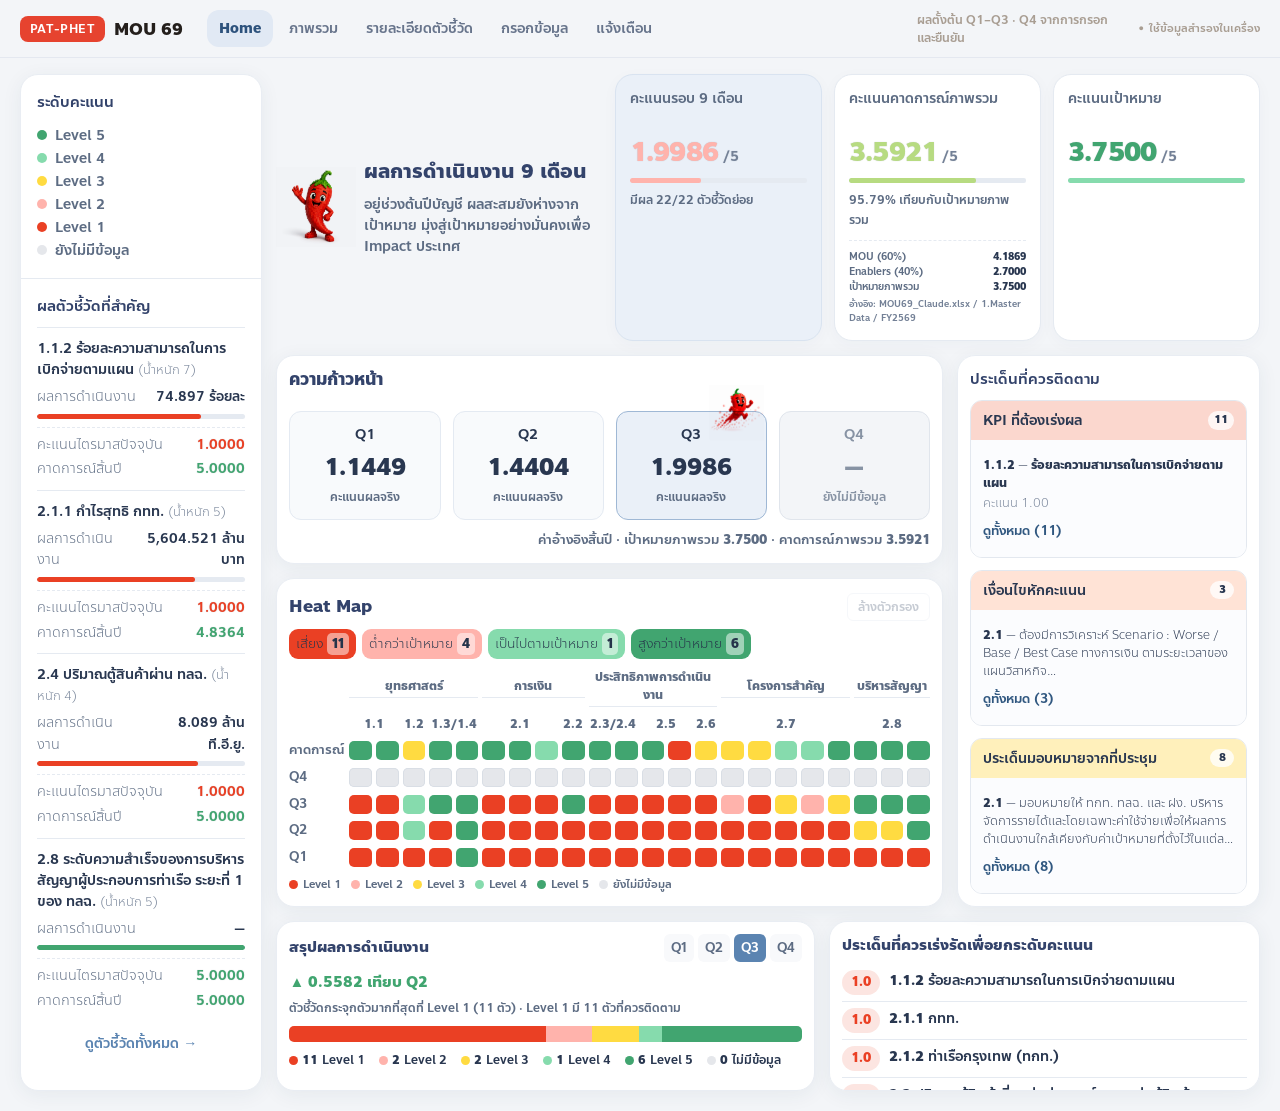
==== commit 1123c1cf: "fix: make Q3 public viewer deterministic across devices Public Viewer rendering (Home/Heatmap/Overvi" ====
--- a/index.html
+++ b/index.html
@@ -7,10 +7,10 @@
 <link rel="preconnect" href="https://fonts.googleapis.com">
 <link rel="preconnect" href="https://fonts.gstatic.com" crossorigin>
 <link href="https://fonts.googleapis.com/css2?family=Bai+Jamjuree:wght@500;600;700&family=Sarabun:wght@400;500;600;700&display=swap" rel="stylesheet">
-<link rel="stylesheet" href="shared.css">
-<link rel="stylesheet" href="home.css">
-<link rel="stylesheet" href="reporting.css">
-<link rel="stylesheet" href="detail24.css">
+<link rel="stylesheet" href="shared.css?v=20260915-q3parity">
+<link rel="stylesheet" href="home.css?v=20260915-q3parity">
+<link rel="stylesheet" href="reporting.css?v=20260915-q3parity">
+<link rel="stylesheet" href="detail24.css?v=20260915-q3parity">
 </head>
 <body>
 
@@ -36,22 +36,22 @@
 
 <div id="quickDetailOverlay" onclick="if(event.target===this) closeQuickDetail()"></div>
 
-<script src="mou_data.js"></script>
-<script src="q3_baseline.js"></script>
-<script src="engine.js"></script>
-<script src="entry_config.js"></script>
-<script src="entry_store.js"></script>
-<script src="alert_config.js"></script>
-<script src="alert_engine.js"></script>
-<script src="app.js"></script>
-<script src="entry.js"></script>
-<script src="alerts.js"></script>
-<script src="all_kpis.js"></script>
-<script src="monthly_june.js"></script>
-<script src="numeric_detail.js"></script>
-<script src="detail_pattern.js"></script>
-<script src="api_config.js"></script>
-<script src="api_client.js"></script>
-<script src="remote_data_adapter.js"></script>
+<script src="mou_data.js?v=20260915-q3parity"></script>
+<script src="q3_baseline.js?v=20260915-q3parity"></script>
+<script src="engine.js?v=20260915-q3parity"></script>
+<script src="entry_config.js?v=20260915-q3parity"></script>
+<script src="entry_store.js?v=20260915-q3parity"></script>
+<script src="alert_config.js?v=20260915-q3parity"></script>
+<script src="alert_engine.js?v=20260915-q3parity"></script>
+<script src="app.js?v=20260915-q3parity"></script>
+<script src="entry.js?v=20260915-q3parity"></script>
+<script src="alerts.js?v=20260915-q3parity"></script>
+<script src="all_kpis.js?v=20260915-q3parity"></script>
+<script src="monthly_june.js?v=20260915-q3parity"></script>
+<script src="numeric_detail.js?v=20260915-q3parity"></script>
+<script src="detail_pattern.js?v=20260915-q3parity"></script>
+<script src="api_config.js?v=20260915-q3parity"></script>
+<script src="api_client.js?v=20260915-q3parity"></script>
+<script src="remote_data_adapter.js?v=20260915-q3parity"></script>
 </body>
 </html>
--- a/shared.css
+++ b/shared.css
@@ -258,6 +258,17 @@
 .entry-role-toggle { display: flex; border: 1px solid var(--border); border-radius: 8px; overflow: hidden; }
 .entry-role-toggle button { border: none; background: #fff; padding: 7px 12px; font-size: 12px; cursor: pointer; font-family: inherit; color: var(--text2); }
 .entry-role-toggle button.active { background: var(--brand); color: #fff; font-weight: 700; }
+/* Step 5A — quarter switcher (Section 4): neutral/soft gray-blue by default, no red anywhere. */
+.entry-quarter-switcher { display: flex; gap: 8px; margin-top: 12px; flex-wrap: wrap; }
+.entry-qsw-btn { display: flex; flex-direction: column; align-items: center; gap: 2px; border: 1px solid var(--border); background: #fff; border-radius: 10px; padding: 7px 16px; cursor: pointer; font-family: inherit; }
+.entry-qsw-btn .entry-qsw-label { font-size: 13px; font-weight: 700; color: var(--text); }
+.entry-qsw-btn .entry-qsw-status { font-size: 10px; font-weight: 600; color: var(--nav-inactive-text); }
+.entry-qsw-btn.st-historical { background: var(--nav-inactive-bg); }
+.entry-qsw-btn.st-locked .entry-qsw-status { color: #1f7d51; }
+.entry-qsw-btn.st-locked { background: #eafaf1; border-color: #cdeadb; }
+.entry-qsw-btn.st-not_open { background: var(--nav-inactive-bg); }
+.entry-qsw-btn.active { border-color: var(--nav-active); box-shadow: 0 0 0 1px var(--nav-active) inset; }
+.entry-quarter-unavailable { color: var(--text2); }
 .entry-subnav { display: flex; gap: 6px; margin-top: 12px; padding-top: 12px; border-top: 1px solid var(--border); flex-wrap: wrap; }
 .entry-subnav button { border: 1px solid var(--border); background: #fff; border-radius: 8px; padding: 7px 14px; font-size: 12.5px; cursor: pointer; font-family: inherit; color: var(--text2); }
 .entry-subnav button.active { background: #fdecec; border-color: var(--brand); color: var(--brand); font-weight: 700; }
@@ -283,6 +294,8 @@
 .entry-type-chip.plan { background: #eafaf1; color: #1f7d51; }
 .entry-meta-line { font-size: 11.5px; color: var(--text2); margin-bottom: 8px; }
 .entry-todo-note { background: #fff4e8; border: 1px dashed #e8c99a; border-radius: 8px; padding: 8px 10px; font-size: 11.5px; color: #8a5a1a; margin-bottom: 10px; }
+.entry-locked-banner { background: #eafaf1; border: 1px solid #cdeadb; border-radius: 8px; padding: 8px 12px; font-size: 11.5px; font-weight: 600; color: #1f7d51; margin-top: 10px; display: flex; align-items: center; gap: 7px; }
+.entry-locked-dot { color: var(--lv5); font-size: 9px; line-height: 1; }
 .entry-field-row { display: flex; align-items: center; gap: 10px; padding: 6px 0; }
 .entry-field-row.col { flex-direction: column; align-items: stretch; gap: 5px; }
 .entry-field-row label { font-size: 12px; color: var(--text2); font-weight: 600; flex: 0 0 180px; }
